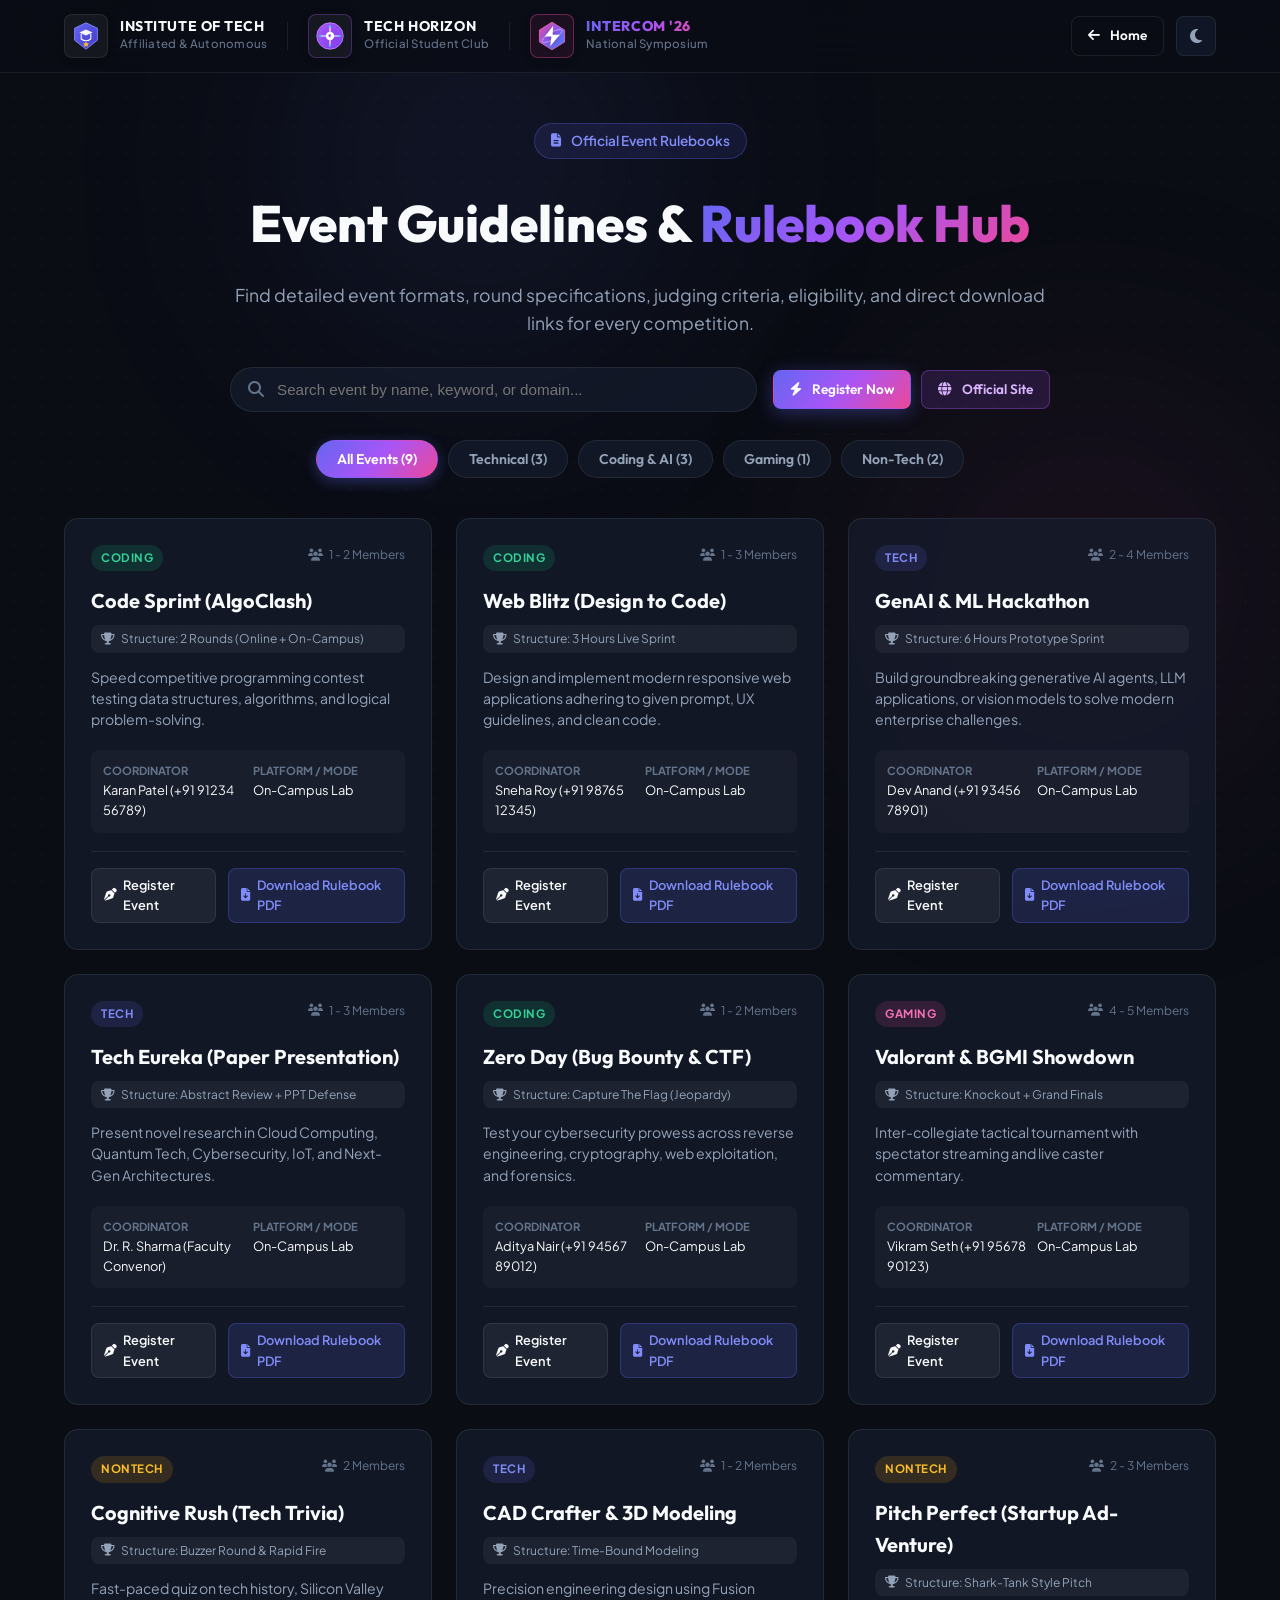
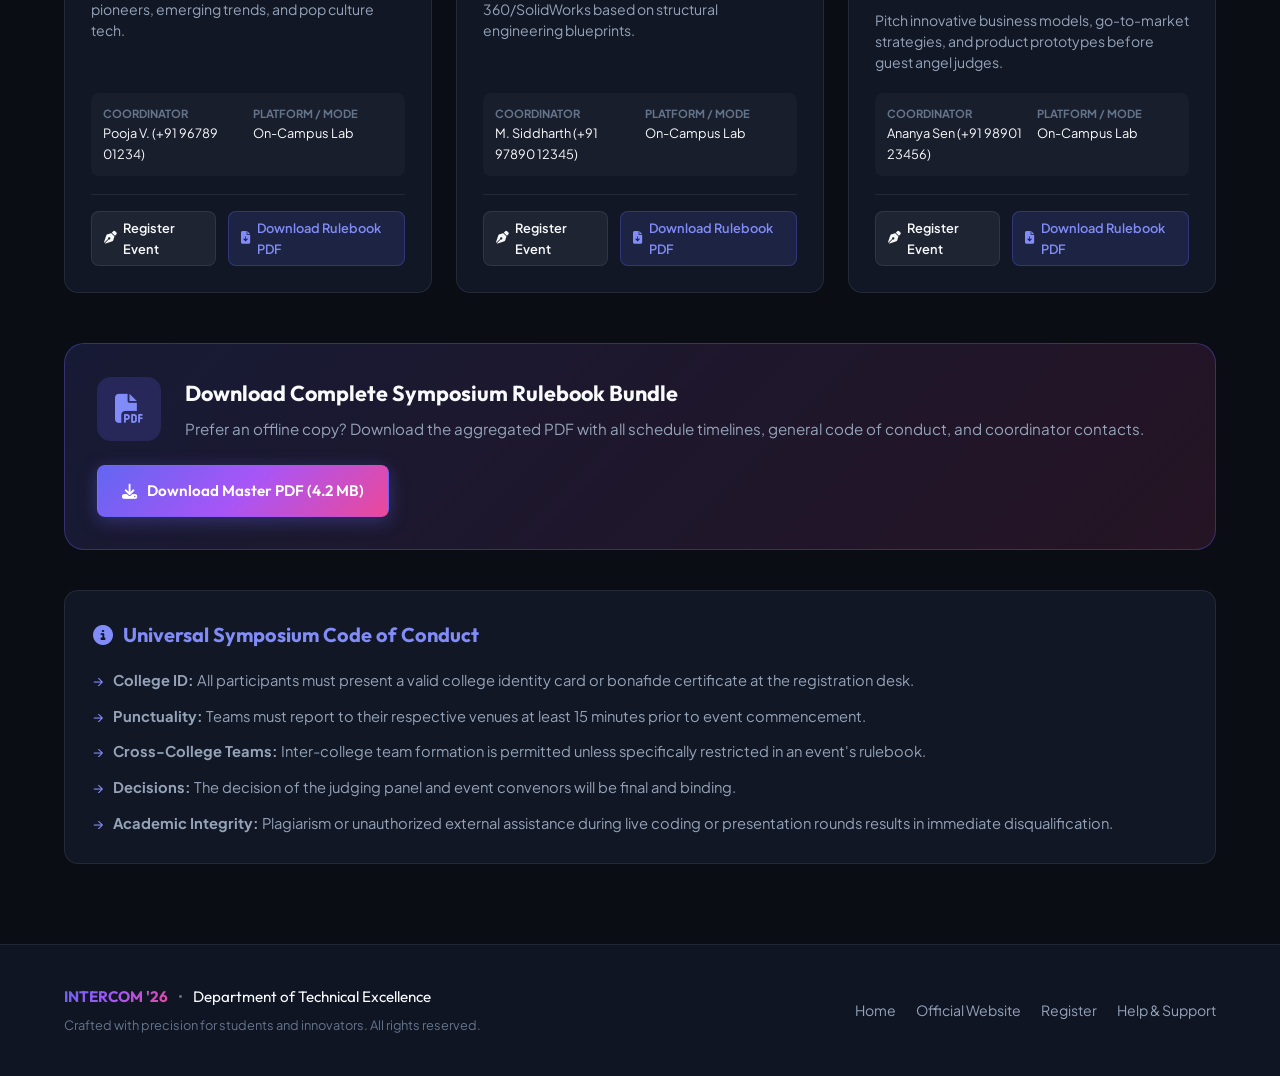
==== rulebooks.html @ 61817e2f "phase 1" ====
<!DOCTYPE html>
<html lang="en" data-theme="dark">
<head>
  <meta charset="UTF-8">
  <meta name="viewport" content="width=device-width, initial-scale=1.0">
  <title>Event Rulebooks & Guidelines | Intercom 2026</title>
  <meta name="description" content="Download and view official event rulebooks, scoring rubrics, and guidelines for Intercom 2026 Technical Symposium.">
  
  <!-- Google Fonts: Plus Jakarta Sans & Outfit -->
  <link rel="preconnect" href="https://fonts.googleapis.com">
  <link rel="preconnect" href="https://fonts.gstatic.com" crossorigin>
  <link href="https://fonts.googleapis.com/css2?family=Outfit:wght@400;500;600;700;800&family=Plus+Jakarta+Sans:wght@300;400;500;600;700&display=swap" rel="stylesheet">
  
  <!-- Font Awesome Icons -->
  <link rel="stylesheet" href="https://cdnjs.cloudflare.com/ajax/libs/font-awesome/6.5.1/css/all.min.css">
  
  <!-- Stylesheet -->
  <link rel="stylesheet" href="styles.css">
</head>
<body>
  <!-- Ambient background glow elements -->
  <div class="ambient-glow glow-1"></div>
  <div class="ambient-glow glow-2"></div>
  <div class="noise-overlay"></div>

  <!-- Header with Triple Logo Section -->
  <header class="site-header">
    <div class="container header-container">
      <div class="logo-triad">
        <!-- College Logo -->
        <a href="index.html" class="logo-item" title="College Logo">
          <div class="logo-box">
            <img src="assets/college-logo.svg" alt="College Logo" class="brand-img" onerror="this.src='data:image/svg+xml;utf8,<svg xmlns=\'http://www.w3.org/2000/svg\' width=\'60\' height=\'60\' viewBox=\'0 0 24 24\' fill=\'none\' stroke=\'%236366f1\' stroke-width=\'2\' stroke-linecap=\'round\' stroke-linejoin=\'round\'><path d=\'M22 10v6M2 10l10-5 10 5-10 5z\'/><path d=\'M6 12v5c3 3 9 3 12 0v-5\'/></svg>'">
          </div>
          <div class="logo-text">
            <span class="logo-title">INSTITUTE OF TECH</span>
            <span class="logo-sub">Affiliated & Autonomous</span>
          </div>
        </a>

        <!-- Divider -->
        <div class="logo-divider"></div>

        <!-- Club Logo -->
        <a href="index.html" class="logo-item" title="Club Logo">
          <div class="logo-box club-box">
            <img src="assets/club-logo.svg" alt="Club Logo" class="brand-img" onerror="this.src='data:image/svg+xml;utf8,<svg xmlns=\'http://www.w3.org/2000/svg\' width=\'60\' height=\'60\' viewBox=\'0 0 24 24\' fill=\'none\' stroke=\'%23a855f7\' stroke-width=\'2\' stroke-linecap=\'round\' stroke-linejoin=\'round\'><circle cx=\'12\' cy=\'12\' r=\'10\'/><polyline points=\'12 6 12 12 16 14\'/></svg>'">
          </div>
          <div class="logo-text">
            <span class="logo-title">TECH HORIZON</span>
            <span class="logo-sub">Official Student Club</span>
          </div>
        </a>

        <!-- Divider -->
        <div class="logo-divider"></div>

        <!-- Symposium Logo -->
        <a href="index.html" class="logo-item symposium-logo" title="Symposium Logo">
          <div class="logo-box symposium-box">
            <img src="assets/symposium-logo.svg" alt="Symposium Logo" class="brand-img" onerror="this.src='data:image/svg+xml;utf8,<svg xmlns=\'http://www.w3.org/2000/svg\' width=\'60\' height=\'60\' viewBox=\'0 0 24 24\' fill=\'none\' stroke=\'%23ec4899\' stroke-width=\'2\' stroke-linecap=\'round\' stroke-linejoin=\'round\'><polygon points=\'13 2 3 14 12 14 11 22 21 10 12 10 13 2\'/></svg>'">
          </div>
          <div class="logo-text">
            <span class="logo-title brand-gradient">INTERCOM '26</span>
            <span class="logo-sub">National Symposium</span>
          </div>
        </a>
      </div>

      <!-- Header actions (Back button & Theme toggle) -->
      <div class="header-actions">
        <a href="index.html" class="btn btn-sm btn-outline">
          <i class="fa-solid fa-arrow-left"></i>
          <span>Home</span>
        </a>
        <button id="themeToggleBtn" class="icon-btn" aria-label="Toggle dark/light mode" title="Toggle Theme">
          <i class="fa-solid fa-moon"></i>
        </button>
      </div>
    </div>
  </header>

  <main class="page-main">
    <div class="container">
      
      <!-- Page Hero Header -->
      <div class="page-hero">
        <div class="hero-badge">
          <i class="fa-solid fa-file-lines"></i>
          <span>Official Event Rulebooks</span>
        </div>
        <h1 class="page-title">Event Guidelines & <span class="gradient-text">Rulebook Hub</span></h1>
        <p class="page-lead">
          Find detailed event formats, round specifications, judging criteria, eligibility, and direct download links for every competition.
        </p>

        <!-- Search Bar and Quick Actions -->
        <div class="search-filter-bar">
          <div class="search-input-wrapper">
            <i class="fa-solid fa-magnifying-glass search-icon"></i>
            <input type="text" id="rulebookSearchInput" placeholder="Search event by name, keyword, or domain..." autocomplete="off">
            <button id="clearSearchBtn" class="clear-btn" style="display: none;" title="Clear search">&times;</button>
          </div>
          <div class="action-buttons-wrap">
            <a href="https://forms.google.com" target="_blank" rel="noopener noreferrer" class="btn btn-primary btn-sm">
              <i class="fa-solid fa-bolt"></i> Register Now
            </a>
            <a href="https://example.edu" target="_blank" rel="noopener noreferrer" class="btn btn-secondary btn-sm">
              <i class="fa-solid fa-globe"></i> Official Site
            </a>
          </div>
        </div>

        <!-- Category Filters -->
        <div class="category-tabs" id="pageCategoryFilter">
          <button class="tab-btn active" data-filter="all">All Events (<span id="count-all">0</span>)</button>
          <button class="tab-btn" data-filter="tech">Technical (<span id="count-tech">0</span>)</button>
          <button class="tab-btn" data-filter="coding">Coding & AI (<span id="count-coding">0</span>)</button>
          <button class="tab-btn" data-filter="gaming">Gaming (<span id="count-gaming">0</span>)</button>
          <button class="tab-btn" data-filter="nontech">Non-Tech (<span id="count-nontech">0</span>)</button>
        </div>
      </div>

      <!-- Rulebook Directory List -->
      <div class="rulebook-detailed-list" id="rulebooksListContainer">
        <!-- Injected via JavaScript -->
      </div>

      <!-- No Results State -->
      <div id="noResultsState" class="no-results-card" style="display: none;">
        <i class="fa-solid fa-circle-question no-results-icon"></i>
        <h3>No Rulebooks Found</h3>
        <p>No event matches your search query. Try typing another keyword or clear the search.</p>
        <button class="btn btn-sm btn-outline" id="resetSearchBtn">Reset Filters</button>
      </div>

      <!-- Master Download Notice Box -->
      <div class="master-download-card">
        <div class="master-card-icon">
          <i class="fa-solid fa-file-pdf"></i>
        </div>
        <div class="master-card-content">
          <h3>Download Complete Symposium Rulebook Bundle</h3>
          <p>Prefer an offline copy? Download the aggregated PDF with all schedule timelines, general code of conduct, and coordinator contacts.</p>
        </div>
        <div class="master-card-cta">
          <a href="#" class="btn btn-primary" onclick="event.preventDefault(); alert('Master Rulebook Download: Please replace assets/master-rulebook.pdf with your actual brochure/rulebook file.');">
            <i class="fa-solid fa-download"></i> Download Master PDF (4.2 MB)
          </a>
        </div>
      </div>

      <!-- General Guidelines Accordion -->
      <div class="guidelines-card">
        <h3 class="guidelines-title"><i class="fa-solid fa-circle-info"></i> Universal Symposium Code of Conduct</h3>
        <ul class="guidelines-list">
          <li><strong>College ID:</strong> All participants must present a valid college identity card or bonafide certificate at the registration desk.</li>
          <li><strong>Punctuality:</strong> Teams must report to their respective venues at least 15 minutes prior to event commencement.</li>
          <li><strong>Cross-College Teams:</strong> Inter-college team formation is permitted unless specifically restricted in an event's rulebook.</li>
          <li><strong>Decisions:</strong> The decision of the judging panel and event convenors will be final and binding.</li>
          <li><strong>Academic Integrity:</strong> Plagiarism or unauthorized external assistance during live coding or presentation rounds results in immediate disqualification.</li>
        </ul>
      </div>

    </div>
  </main>

  <!-- Footer -->
  <footer class="site-footer">
    <div class="container footer-container">
      <div class="footer-left">
        <div class="footer-logo">
          <span class="gradient-text font-bold">INTERCOM '26</span>
          <span class="divider-dot">•</span>
          <span>Department of Technical Excellence</span>
        </div>
        <p class="footer-copy">Crafted with precision for students and innovators. All rights reserved.</p>
      </div>
      <div class="footer-right">
        <div class="footer-links">
          <a href="index.html">Home</a>
          <a href="https://example.edu" target="_blank" rel="noopener">Official Website</a>
          <a href="https://forms.google.com" target="_blank" rel="noopener">Register</a>
          <a href="index.html#contactModal" id="btnHelpModal">Help & Support</a>
        </div>
      </div>
    </div>
  </footer>

  <script src="script.js"></script>
</body>
</html>
---- styles.css ----
/* ===================================================================
   INTERCOM '26 - Minimalist Modern UI Design System
   =================================================================== */

:root {
  /* Color Palette - Dark Theme Default */
  --bg-primary: #0a0d14;
  --bg-secondary: #101524;
  --bg-card: rgba(22, 28, 45, 0.72);
  --bg-card-hover: rgba(30, 39, 65, 0.85);
  --border-subtle: rgba(255, 255, 255, 0.08);
  --border-focus: rgba(99, 102, 241, 0.6);
  
  --text-primary: #f8fafc;
  --text-secondary: #94a3b8;
  --text-muted: #64748b;
  
  /* Brand Gradients & Accents */
  --accent-primary: #6366f1;       /* Indigo */
  --accent-secondary: #a855f7;     /* Purple */
  --accent-tertiary: #ec4899;      /* Pink */
  --accent-cyan: #06b6d4;          /* Cyan */
  --accent-emerald: #10b981;       /* Emerald */
  
  --gradient-brand: linear-gradient(135deg, #6366f1 0%, #a855f7 50%, #ec4899 100%);
  --gradient-glow: radial-gradient(circle, rgba(99, 102, 241, 0.15) 0%, rgba(168, 85, 247, 0.08) 50%, transparent 70%);
  
  /* Elevation & Shadows */
  --shadow-sm: 0 2px 8px rgba(0, 0, 0, 0.2);
  --shadow-md: 0 8px 24px -4px rgba(0, 0, 0, 0.35);
  --shadow-lg: 0 20px 40px -8px rgba(0, 0, 0, 0.5);
  --shadow-glow-primary: 0 0 35px -5px rgba(99, 102, 241, 0.4);
  --shadow-glow-purple: 0 0 35px -5px rgba(168, 85, 247, 0.4);
  --shadow-glow-pink: 0 0 35px -5px rgba(236, 72, 153, 0.4);

  /* Typography */
  --font-heading: 'Outfit', sans-serif;
  --font-body: 'Plus Jakarta Sans', sans-serif;

  /* Transitions */
  --transition-fast: 0.18s cubic-bezier(0.16, 1, 0.3, 1);
  --transition-smooth: 0.32s cubic-bezier(0.16, 1, 0.3, 1);
  --transition-bounce: 0.45s cubic-bezier(0.34, 1.56, 0.64, 1);

  /* Radius */
  --radius-sm: 8px;
  --radius-md: 14px;
  --radius-lg: 20px;
  --radius-full: 9999px;
}

/* Light Theme Variables */
[data-theme="light"] {
  --bg-primary: #f8fafc;
  --bg-secondary: #edf2f7;
  --bg-card: rgba(255, 255, 255, 0.88);
  --bg-card-hover: rgba(255, 255, 255, 0.98);
  --border-subtle: rgba(0, 0, 0, 0.08);
  --border-focus: rgba(99, 102, 241, 0.8);
  
  --text-primary: #0f172a;
  --text-secondary: #475569;
  --text-muted: #94a3b8;

  --shadow-sm: 0 2px 8px rgba(0, 0, 0, 0.05);
  --shadow-md: 0 8px 24px -4px rgba(99, 102, 241, 0.12);
  --shadow-lg: 0 20px 40px -8px rgba(99, 102, 241, 0.18);
  --shadow-glow-primary: 0 0 35px -5px rgba(99, 102, 241, 0.25);
  --shadow-glow-purple: 0 0 35px -5px rgba(168, 85, 247, 0.25);
  --shadow-glow-pink: 0 0 35px -5px rgba(236, 72, 153, 0.25);
}

/* Reset & Basics */
*, *::before, *::after {
  box-sizing: border-box;
  margin: 0;
  padding: 0;
}

html {
  scroll-behavior: smooth;
}

body {
  font-family: var(--font-body);
  background-color: var(--bg-primary);
  color: var(--text-primary);
  line-height: 1.6;
  min-height: 100vh;
  position: relative;
  overflow-x: hidden;
  transition: background-color var(--transition-smooth), color var(--transition-smooth);
  -webkit-font-smoothing: antialiased;
}

/* Ambient Background Lights */
.ambient-glow {
  position: fixed;
  border-radius: 50%;
  filter: blur(120px);
  pointer-events: none;
  z-index: 0;
  opacity: 0.55;
  transition: opacity 0.5s ease;
}

.glow-1 {
  top: -10vw;
  left: 15vw;
  width: 45vw;
  height: 45vw;
  background: radial-gradient(circle, rgba(99, 102, 241, 0.28) 0%, transparent 70%);
}

.glow-2 {
  top: 30vh;
  right: -10vw;
  width: 50vw;
  height: 50vw;
  background: radial-gradient(circle, rgba(236, 72, 153, 0.2) 0%, transparent 70%);
}

.noise-overlay {
  position: fixed;
  inset: 0;
  background-image: radial-gradient(rgba(255, 255, 255, 0.03) 1px, transparent 0);
  background-size: 28px 28px;
  pointer-events: none;
  z-index: 1;
}

/* Container */
.container {
  max-width: 1200px;
  margin: 0 auto;
  padding: 0 24px;
  position: relative;
  z-index: 2;
}

/* ===================================================================
   HEADER & TRIPLE LOGO SECTION
   =================================================================== */

.site-header {
  position: sticky;
  top: 0;
  z-index: 100;
  backdrop-filter: blur(18px);
  -webkit-backdrop-filter: blur(18px);
  background: rgba(10, 13, 20, 0.75);
  border-bottom: 1px solid var(--border-subtle);
  transition: all var(--transition-smooth);
}

[data-theme="light"] .site-header {
  background: rgba(248, 250, 252, 0.82);
}

.header-container {
  display: flex;
  align-items: center;
  justify-content: space-between;
  padding-top: 14px;
  padding-bottom: 14px;
  gap: 16px;
}

/* Triple Logo Layout */
.logo-triad {
  display: flex;
  align-items: center;
  gap: 20px;
  flex-wrap: wrap;
}

.logo-item {
  display: flex;
  align-items: center;
  gap: 12px;
  text-decoration: none;
  color: inherit;
  transition: transform var(--transition-fast), opacity var(--transition-fast);
}

.logo-item:hover {
  transform: translateY(-1px);
}

.logo-box {
  width: 44px;
  height: 44px;
  border-radius: var(--radius-sm);
  background: rgba(255, 255, 255, 0.05);
  border: 1px solid var(--border-subtle);
  display: flex;
  align-items: center;
  justify-content: center;
  padding: 6px;
  box-shadow: var(--shadow-sm);
  transition: all var(--transition-fast);
}

[data-theme="light"] .logo-box {
  background: rgba(0, 0, 0, 0.04);
}

.brand-img {
  width: 100%;
  height: 100%;
  object-fit: contain;
  display: block;
}

.club-box {
  border-color: rgba(168, 85, 247, 0.3);
}

.symposium-box {
  border-color: rgba(236, 72, 153, 0.4);
  background: rgba(236, 72, 153, 0.08);
}

.logo-text {
  display: flex;
  flex-direction: column;
}

.logo-title {
  font-family: var(--font-heading);
  font-size: 0.88rem;
  font-weight: 700;
  letter-spacing: 0.04em;
  color: var(--text-primary);
  line-height: 1.2;
}

.logo-sub {
  font-size: 0.72rem;
  color: var(--text-muted);
  font-weight: 500;
  letter-spacing: 0.02em;
}

.logo-divider {
  width: 1px;
  height: 28px;
  background: var(--border-subtle);
}

.brand-gradient {
  background: var(--gradient-brand);
  -webkit-background-clip: text;
  -webkit-text-fill-color: transparent;
  font-weight: 800;
}

/* Header Action Buttons */
.header-actions {
  display: flex;
  align-items: center;
  gap: 12px;
}

.icon-btn {
  background: var(--bg-card);
  border: 1px solid var(--border-subtle);
  color: var(--text-secondary);
  width: 40px;
  height: 40px;
  border-radius: var(--radius-sm);
  cursor: pointer;
  display: inline-flex;
  align-items: center;
  justify-content: center;
  font-size: 1rem;
  transition: all var(--transition-fast);
}

.icon-btn:hover {
  color: var(--text-primary);
  border-color: var(--border-focus);
  transform: translateY(-2px);
  box-shadow: var(--shadow-sm);
}

/* ===================================================================
   HERO SECTION
   =================================================================== */

.hero-section {
  padding: 70px 0 50px;
  text-align: center;
}

.hero-container {
  display: flex;
  flex-direction: column;
  align-items: center;
}

.hero-badge {
  display: inline-flex;
  align-items: center;
  gap: 10px;
  background: rgba(99, 102, 241, 0.12);
  border: 1px solid rgba(99, 102, 241, 0.3);
  padding: 6px 16px;
  border-radius: var(--radius-full);
  font-size: 0.85rem;
  font-weight: 600;
  color: #818cf8;
  margin-bottom: 24px;
}

.pulse-dot {
  width: 8px;
  height: 8px;
  border-radius: 50%;
  background-color: var(--accent-emerald);
  box-shadow: 0 0 10px var(--accent-emerald);
  animation: pulseAnimation 2s infinite ease-in-out;
}

@keyframes pulseAnimation {
  0% { transform: scale(0.95); box-shadow: 0 0 0 0 rgba(16, 185, 129, 0.7); }
  70% { transform: scale(1.1); box-shadow: 0 0 0 8px rgba(16, 185, 129, 0); }
  100% { transform: scale(0.95); box-shadow: 0 0 0 0 rgba(16, 185, 129, 0); }
}

.hero-title {
  font-family: var(--font-heading);
  font-size: clamp(2.4rem, 5.5vw, 4.2rem);
  font-weight: 800;
  line-height: 1.15;
  letter-spacing: -0.02em;
  margin-bottom: 20px;
}

.gradient-text {
  background: var(--gradient-brand);
  -webkit-background-clip: text;
  -webkit-text-fill-color: transparent;
}

.hero-description {
  max-width: 680px;
  font-size: 1.15rem;
  color: var(--text-secondary);
  line-height: 1.7;
  margin-bottom: 48px;
}

/* ===================================================================
   THE 3 MAIN ACTION CARDS (USER'S CORE REQUIREMENT)
   =================================================================== */

.action-grid {
  display: grid;
  grid-template-columns: repeat(3, 1fr);
  gap: 28px;
  width: 100%;
  margin-bottom: 36px;
}

.action-card {
  position: relative;
  background: var(--bg-card);
  backdrop-filter: blur(14px);
  -webkit-backdrop-filter: blur(14px);
  border: 1px solid var(--border-subtle);
  border-radius: var(--radius-lg);
  padding: 36px 28px;
  display: flex;
  flex-direction: column;
  align-items: flex-start;
  text-align: left;
  transition: all var(--transition-smooth);
  overflow: hidden;
  box-shadow: var(--shadow-md);
}

.action-card::before {
  content: '';
  position: absolute;
  top: 0;
  left: 0;
  right: 0;
  height: 3px;
  background: transparent;
  transition: background var(--transition-fast);
}

.action-card:hover {
  transform: translateY(-6px);
  border-color: rgba(255, 255, 255, 0.2);
  background: var(--bg-card-hover);
}

/* Card Accent variations */
.card-register::before {
  background: linear-gradient(90deg, #6366f1, #818cf8);
}
.card-register:hover {
  box-shadow: var(--shadow-glow-primary), var(--shadow-lg);
}

.card-website::before {
  background: linear-gradient(90deg, #a855f7, #c084fc);
}
.card-website:hover {
  box-shadow: var(--shadow-glow-purple), var(--shadow-lg);
}

.card-rulebook::before {
  background: linear-gradient(90deg, #ec4899, #f472b6);
}
.card-rulebook:hover {
  box-shadow: var(--shadow-glow-pink), var(--shadow-lg);
}

.card-icon-wrap {
  width: 56px;
  height: 56px;
  border-radius: var(--radius-md);
  display: flex;
  align-items: center;
  justify-content: center;
  font-size: 1.5rem;
  margin-bottom: 22px;
  transition: transform var(--transition-bounce);
}

.card-register .card-icon-wrap {
  background: rgba(99, 102, 241, 0.15);
  color: #818cf8;
  border: 1px solid rgba(99, 102, 241, 0.3);
}

.card-website .card-icon-wrap {
  background: rgba(168, 85, 247, 0.15);
  color: #c084fc;
  border: 1px solid rgba(168, 85, 247, 0.3);
}

.card-rulebook .card-icon-wrap {
  background: rgba(236, 72, 153, 0.15);
  color: #f472b6;
  border: 1px solid rgba(236, 72, 153, 0.3);
}

.action-card:hover .card-icon-wrap {
  transform: scale(1.1) rotate(-3deg);
}

.card-tag {
  font-size: 0.72rem;
  text-transform: uppercase;
  letter-spacing: 0.08em;
  font-weight: 700;
  color: var(--text-muted);
  margin-bottom: 8px;
  display: block;
}

.card-title {
  font-family: var(--font-heading);
  font-size: 1.5rem;
  font-weight: 700;
  margin-bottom: 12px;
  color: var(--text-primary);
}

.card-info {
  font-size: 0.95rem;
  color: var(--text-secondary);
  line-height: 1.6;
  margin-bottom: 28px;
  flex-grow: 1;
}

/* ===================================================================
   BUTTONS STYLES
   =================================================================== */

.btn {
  display: inline-flex;
  align-items: center;
  justify-content: center;
  gap: 10px;
  font-family: var(--font-heading);
  font-weight: 600;
  font-size: 0.95rem;
  text-decoration: none;
  padding: 13px 24px;
  border-radius: var(--radius-sm);
  transition: all var(--transition-fast);
  cursor: pointer;
  border: 1px solid transparent;
  width: 100%;
}

.btn-primary {
  background: var(--gradient-brand);
  color: #ffffff;
  box-shadow: 0 4px 18px rgba(99, 102, 241, 0.35);
}

.btn-primary:hover {
  box-shadow: 0 6px 24px rgba(99, 102, 241, 0.55);
  transform: translateY(-2px);
}

.btn-secondary {
  background: rgba(168, 85, 247, 0.15);
  color: #d8b4fe;
  border: 1px solid rgba(168, 85, 247, 0.35);
}

[data-theme="light"] .btn-secondary {
  background: rgba(168, 85, 247, 0.1);
  color: #7e22ce;
}

.btn-secondary:hover {
  background: rgba(168, 85, 247, 0.25);
  border-color: rgba(168, 85, 247, 0.6);
  transform: translateY(-2px);
}

.btn-accent {
  background: rgba(236, 72, 153, 0.15);
  color: #f472b6;
  border: 1px solid rgba(236, 72, 153, 0.35);
}

[data-theme="light"] .btn-accent {
  background: rgba(236, 72, 153, 0.1);
  color: #be185d;
}

.btn-accent:hover {
  background: rgba(236, 72, 153, 0.25);
  border-color: rgba(236, 72, 153, 0.6);
  transform: translateY(-2px);
}

.btn-outline {
  background: transparent;
  color: var(--text-primary);
  border: 1px solid var(--border-subtle);
}

.btn-outline:hover {
  border-color: var(--accent-primary);
  background: rgba(99, 102, 241, 0.1);
  transform: translateY(-2px);
}

.btn-glass {
  background: rgba(255, 255, 255, 0.08);
  color: var(--text-primary);
  border: 1px solid var(--border-subtle);
  backdrop-filter: blur(8px);
}

.btn-glass:hover {
  background: rgba(255, 255, 255, 0.15);
  transform: translateY(-2px);
}

.btn-sm {
  padding: 8px 16px;
  font-size: 0.85rem;
  width: auto;
}

/* Quick Jump Banner */
.quick-jump-banner {
  background: rgba(255, 255, 255, 0.03);
  border: 1px solid var(--border-subtle);
  padding: 12px 24px;
  border-radius: var(--radius-full);
  font-size: 0.9rem;
  color: var(--text-secondary);
}

.link-inline {
  color: #818cf8;
  text-decoration: none;
  font-weight: 600;
  transition: color var(--transition-fast);
}

.link-inline:hover {
  color: #a5b4fc;
  text-decoration: underline;
}

/* ===================================================================
   RULEBOOK SECTION (EMBEDDED PREVIEW & DEDICATED PAGE)
   =================================================================== */

.rulebooks-preview-section {
  padding: 70px 0;
  border-top: 1px solid var(--border-subtle);
}

.section-header {
  text-align: center;
  max-width: 650px;
  margin: 0 auto 36px;
}

.section-pill {
  display: inline-block;
  font-size: 0.75rem;
  font-weight: 700;
  letter-spacing: 0.08em;
  text-transform: uppercase;
  color: #a855f7;
  background: rgba(168, 85, 247, 0.1);
  border: 1px solid rgba(168, 85, 247, 0.25);
  padding: 4px 14px;
  border-radius: var(--radius-full);
  margin-bottom: 12px;
}

.section-title {
  font-family: var(--font-heading);
  font-size: 2.2rem;
  font-weight: 700;
  margin-bottom: 12px;
}

.section-subtitle {
  color: var(--text-secondary);
  font-size: 1rem;
}

/* Category Filter Tabs */
.category-tabs {
  display: flex;
  align-items: center;
  justify-content: center;
  gap: 10px;
  margin-bottom: 36px;
  flex-wrap: wrap;
}

.tab-btn {
  background: var(--bg-card);
  border: 1px solid var(--border-subtle);
  color: var(--text-secondary);
  padding: 9px 20px;
  border-radius: var(--radius-full);
  font-family: var(--font-heading);
  font-size: 0.88rem;
  font-weight: 600;
  cursor: pointer;
  transition: all var(--transition-fast);
}

.tab-btn:hover {
  color: var(--text-primary);
  border-color: rgba(255, 255, 255, 0.25);
}

.tab-btn.active {
  background: var(--gradient-brand);
  color: #ffffff;
  border-color: transparent;
  box-shadow: 0 4px 14px rgba(99, 102, 241, 0.35);
}

/* Rulebook Grid */
.rulebook-grid {
  display: grid;
  grid-template-columns: repeat(auto-fill, minmax(340px, 1fr));
  gap: 24px;
  margin-bottom: 40px;
}

.rulebook-card {
  background: var(--bg-card);
  border: 1px solid var(--border-subtle);
  border-radius: var(--radius-md);
  padding: 24px;
  display: flex;
  flex-direction: column;
  transition: all var(--transition-smooth);
}

.rulebook-card:hover {
  transform: translateY(-4px);
  border-color: var(--border-focus);
  box-shadow: var(--shadow-md);
}

.rulebook-card-header {
  display: flex;
  align-items: flex-start;
  justify-content: space-between;
  margin-bottom: 14px;
}

.event-category-tag {
  font-size: 0.72rem;
  font-weight: 700;
  text-transform: uppercase;
  letter-spacing: 0.05em;
  padding: 4px 10px;
  border-radius: var(--radius-full);
}

.tag-tech { background: rgba(99, 102, 241, 0.15); color: #818cf8; }
.tag-coding { background: rgba(16, 185, 129, 0.15); color: #34d399; }
.tag-gaming { background: rgba(236, 72, 153, 0.15); color: #f472b6; }
.tag-nontech { background: rgba(245, 158, 11, 0.15); color: #fbbf24; }

.event-team-badge {
  font-size: 0.75rem;
  color: var(--text-muted);
  display: flex;
  align-items: center;
  gap: 6px;
}

.event-name {
  font-family: var(--font-heading);
  font-size: 1.25rem;
  font-weight: 700;
  color: var(--text-primary);
  margin-bottom: 8px;
}

.event-desc {
  font-size: 0.88rem;
  color: var(--text-secondary);
  line-height: 1.5;
  margin-bottom: 20px;
  flex-grow: 1;
}

.rulebook-card-footer {
  display: flex;
  align-items: center;
  justify-content: space-between;
  padding-top: 16px;
  border-top: 1px solid var(--border-subtle);
  gap: 12px;
}

.rule-meta {
  font-size: 0.75rem;
  color: var(--text-muted);
}

.rule-links {
  display: flex;
  gap: 8px;
}

.rule-btn {
  display: inline-flex;
  align-items: center;
  gap: 6px;
  padding: 6px 12px;
  border-radius: var(--radius-sm);
  font-size: 0.8rem;
  font-weight: 600;
  text-decoration: none;
  transition: all var(--transition-fast);
}

.rule-btn-view {
  background: rgba(255, 255, 255, 0.06);
  color: var(--text-primary);
  border: 1px solid var(--border-subtle);
}

.rule-btn-view:hover {
  background: rgba(255, 255, 255, 0.15);
}

.rule-btn-download {
  background: rgba(99, 102, 241, 0.15);
  color: #818cf8;
  border: 1px solid rgba(99, 102, 241, 0.3);
}

.rule-btn-download:hover {
  background: rgba(99, 102, 241, 0.3);
}

/* Master PDF Banner */
.full-portal-banner {
  background: linear-gradient(135deg, rgba(99, 102, 241, 0.12) 0%, rgba(168, 85, 247, 0.12) 100%);
  border: 1px solid rgba(99, 102, 241, 0.25);
  border-radius: var(--radius-lg);
  padding: 30px;
  display: flex;
  align-items: center;
  justify-content: space-between;
  flex-wrap: wrap;
  gap: 20px;
  margin-top: 30px;
}

.banner-text h3 {
  font-family: var(--font-heading);
  font-size: 1.3rem;
  font-weight: 700;
  margin-bottom: 6px;
}

.banner-text p {
  color: var(--text-secondary);
  font-size: 0.92rem;
}

.banner-actions {
  display: flex;
  gap: 12px;
  flex-wrap: wrap;
}

/* ===================================================================
   STATS SECTION
   =================================================================== */

.stats-section {
  padding: 40px 0 60px;
}

.stats-container {
  display: grid;
  grid-template-columns: repeat(4, 1fr);
  gap: 20px;
}

.stat-card {
  background: var(--bg-card);
  border: 1px solid var(--border-subtle);
  border-radius: var(--radius-md);
  padding: 24px;
  text-align: center;
  transition: transform var(--transition-fast);
}

.stat-card:hover {
  transform: translateY(-3px);
  border-color: rgba(255, 255, 255, 0.2);
}

.stat-number {
  display: block;
  font-family: var(--font-heading);
  font-size: 2rem;
  font-weight: 800;
  background: var(--gradient-brand);
  -webkit-background-clip: text;
  -webkit-text-fill-color: transparent;
  margin-bottom: 4px;
}

.stat-label {
  font-size: 0.85rem;
  color: var(--text-secondary);
  font-weight: 500;
}

/* ===================================================================
   PAGE SPECIFIC: RULEBOOKS.HTML
   =================================================================== */

.page-main {
  padding: 50px 0 80px;
}

.page-hero {
  text-align: center;
  max-width: 820px;
  margin: 0 auto 40px;
}

.page-title {
  font-family: var(--font-heading);
  font-size: clamp(2rem, 4vw, 3.2rem);
  font-weight: 800;
  margin-bottom: 16px;
}

.page-lead {
  font-size: 1.1rem;
  color: var(--text-secondary);
  margin-bottom: 30px;
}

.search-filter-bar {
  display: flex;
  align-items: center;
  gap: 16px;
  margin-bottom: 28px;
  flex-wrap: wrap;
}

.search-input-wrapper {
  position: relative;
  flex-grow: 1;
  min-width: 280px;
}

.search-icon {
  position: absolute;
  left: 18px;
  top: 50%;
  transform: translateY(-50%);
  color: var(--text-muted);
  font-size: 1rem;
}

.search-input-wrapper input {
  width: 100%;
  background: var(--bg-card);
  border: 1px solid var(--border-subtle);
  border-radius: var(--radius-full);
  padding: 13px 44px 13px 46px;
  font-size: 0.95rem;
  color: var(--text-primary);
  outline: none;
  transition: all var(--transition-fast);
}

.search-input-wrapper input:focus {
  border-color: var(--accent-primary);
  box-shadow: 0 0 0 3px rgba(99, 102, 241, 0.25);
  background: var(--bg-card-hover);
}

.clear-btn {
  position: absolute;
  right: 16px;
  top: 50%;
  transform: translateY(-50%);
  background: none;
  border: none;
  color: var(--text-muted);
  font-size: 1.2rem;
  cursor: pointer;
}

.action-buttons-wrap {
  display: flex;
  gap: 10px;
}

/* Detailed Rulebooks List for rulebooks.html */
.rulebook-detailed-list {
  display: grid;
  grid-template-columns: repeat(auto-fill, minmax(360px, 1fr));
  gap: 24px;
  margin-bottom: 50px;
}

.rulebook-detail-card {
  background: var(--bg-card);
  border: 1px solid var(--border-subtle);
  border-radius: var(--radius-md);
  padding: 26px;
  display: flex;
  flex-direction: column;
  transition: all var(--transition-smooth);
}

.rulebook-detail-card:hover {
  transform: translateY(-4px);
  border-color: var(--border-focus);
  box-shadow: var(--shadow-md);
}

.event-rounds-tag {
  display: inline-flex;
  align-items: center;
  gap: 6px;
  font-size: 0.75rem;
  color: var(--text-secondary);
  background: rgba(255, 255, 255, 0.05);
  padding: 4px 10px;
  border-radius: var(--radius-sm);
  margin-bottom: 14px;
}

.event-details-specs {
  display: grid;
  grid-template-columns: 1fr 1fr;
  gap: 10px;
  margin-bottom: 18px;
  padding: 12px;
  background: rgba(255, 255, 255, 0.03);
  border-radius: var(--radius-sm);
  font-size: 0.8rem;
}

.spec-item strong {
  display: block;
  color: var(--text-muted);
  font-size: 0.7rem;
  text-transform: uppercase;
}

.master-download-card {
  background: linear-gradient(135deg, rgba(99, 102, 241, 0.15) 0%, rgba(236, 72, 153, 0.12) 100%);
  border: 1px solid rgba(99, 102, 241, 0.35);
  border-radius: var(--radius-lg);
  padding: 32px;
  display: flex;
  align-items: center;
  gap: 24px;
  margin-bottom: 40px;
  flex-wrap: wrap;
}

.master-card-icon {
  width: 64px;
  height: 64px;
  border-radius: var(--radius-md);
  background: rgba(99, 102, 241, 0.2);
  display: flex;
  align-items: center;
  justify-content: center;
  font-size: 1.8rem;
  color: #818cf8;
}

.master-card-content {
  flex-grow: 1;
}

.master-card-content h3 {
  font-family: var(--font-heading);
  font-size: 1.35rem;
  font-weight: 700;
  margin-bottom: 6px;
}

.master-card-content p {
  color: var(--text-secondary);
  font-size: 0.95rem;
}

.guidelines-card {
  background: var(--bg-card);
  border: 1px solid var(--border-subtle);
  border-radius: var(--radius-md);
  padding: 28px;
}

.guidelines-title {
  font-family: var(--font-heading);
  font-size: 1.25rem;
  font-weight: 700;
  margin-bottom: 18px;
  display: flex;
  align-items: center;
  gap: 10px;
  color: #818cf8;
}

.guidelines-list {
  list-style: none;
  display: flex;
  flex-direction: column;
  gap: 12px;
}

.guidelines-list li {
  position: relative;
  padding-left: 20px;
  font-size: 0.92rem;
  color: var(--text-secondary);
}

.guidelines-list li::before {
  content: '→';
  position: absolute;
  left: 0;
  color: #818cf8;
}

.no-results-card {
  text-align: center;
  padding: 60px 20px;
  background: var(--bg-card);
  border-radius: var(--radius-md);
  border: 1px dashed var(--border-subtle);
}

.no-results-icon {
  font-size: 2.8rem;
  color: var(--text-muted);
  margin-bottom: 16px;
}

/* ===================================================================
   FOOTER
   =================================================================== */

.site-footer {
  border-top: 1px solid var(--border-subtle);
  padding: 40px 0;
  background: var(--bg-secondary);
}

.footer-container {
  display: flex;
  align-items: center;
  justify-content: space-between;
  flex-wrap: wrap;
  gap: 20px;
}

.footer-left {
  display: flex;
  flex-direction: column;
  gap: 6px;
}

.footer-logo {
  display: flex;
  align-items: center;
  gap: 10px;
  font-family: var(--font-heading);
  font-size: 0.95rem;
}

.font-bold {
  font-weight: 700;
}

.divider-dot {
  color: var(--text-muted);
}

.footer-copy {
  font-size: 0.8rem;
  color: var(--text-muted);
}

.footer-right {
  display: flex;
}

.footer-links {
  display: flex;
  align-items: center;
  gap: 20px;
}

.footer-links a {
  color: var(--text-secondary);
  text-decoration: none;
  font-size: 0.88rem;
  transition: color var(--transition-fast);
}

.footer-links a:hover {
  color: var(--text-primary);
}

/* ===================================================================
   MODAL STYLES
   =================================================================== */

.modal {
  position: fixed;
  inset: 0;
  z-index: 999;
  display: flex;
  align-items: center;
  justify-content: center;
  padding: 20px;
  opacity: 0;
  pointer-events: none;
  transition: opacity var(--transition-smooth);
}

.modal.active {
  opacity: 1;
  pointer-events: auto;
}

.modal-backdrop {
  position: absolute;
  inset: 0;
  background: rgba(0, 0, 0, 0.7);
  backdrop-filter: blur(8px);
}

.modal-content {
  position: relative;
  background: var(--bg-card);
  border: 1px solid var(--border-subtle);
  border-radius: var(--radius-lg);
  max-width: 520px;
  width: 100%;
  padding: 30px;
  box-shadow: var(--shadow-lg);
  transform: translateY(20px);
  transition: transform var(--transition-bounce);
}

.modal.active .modal-content {
  transform: translateY(0);
}

.modal-header {
  display: flex;
  align-items: center;
  justify-content: space-between;
  margin-bottom: 16px;
}

.modal-title {
  font-family: var(--font-heading);
  font-size: 1.3rem;
  font-weight: 700;
}

.modal-close {
  background: none;
  border: none;
  font-size: 1.6rem;
  color: var(--text-muted);
  cursor: pointer;
  line-height: 1;
}

.modal-close:hover {
  color: var(--text-primary);
}

.modal-desc {
  font-size: 0.92rem;
  color: var(--text-secondary);
  margin-bottom: 20px;
}

.contact-card {
  display: flex;
  flex-direction: column;
  gap: 14px;
}

.contact-row {
  display: flex;
  align-items: center;
  gap: 14px;
  background: rgba(255, 255, 255, 0.04);
  padding: 12px 16px;
  border-radius: var(--radius-sm);
  font-size: 0.88rem;
}

.contact-row i {
  color: var(--accent-primary);
  font-size: 1.1rem;
}

/* ===================================================================
   RESPONSIVE QUERIES
   =================================================================== */

@media (max-width: 992px) {
  .action-grid {
    grid-template-columns: 1fr;
    gap: 20px;
  }
  
  .stats-container {
    grid-template-columns: repeat(2, 1fr);
  }

  .logo-triad {
    gap: 12px;
  }

  .logo-divider {
    display: none;
  }
}

@media (max-width: 768px) {
  .header-container {
    flex-direction: column;
    align-items: flex-start;
  }

  .header-actions {
    position: absolute;
    right: 20px;
    top: 18px;
  }

  .logo-triad {
    width: 100%;
    justify-content: flex-start;
  }

  .logo-text {
    display: none; /* Keep logos compact on mobile */
  }

  .logo-box {
    width: 48px;
    height: 48px;
  }

  .hero-title {
    font-size: 2.2rem;
  }

  .hero-section {
    padding: 40px 0 30px;
  }

  .stats-container {
    grid-template-columns: 1fr;
  }

  .footer-container {
    flex-direction: column;
    text-align: center;
    gap: 16px;
  }

  .footer-links {
    flex-wrap: wrap;
    justify-content: center;
  }
}
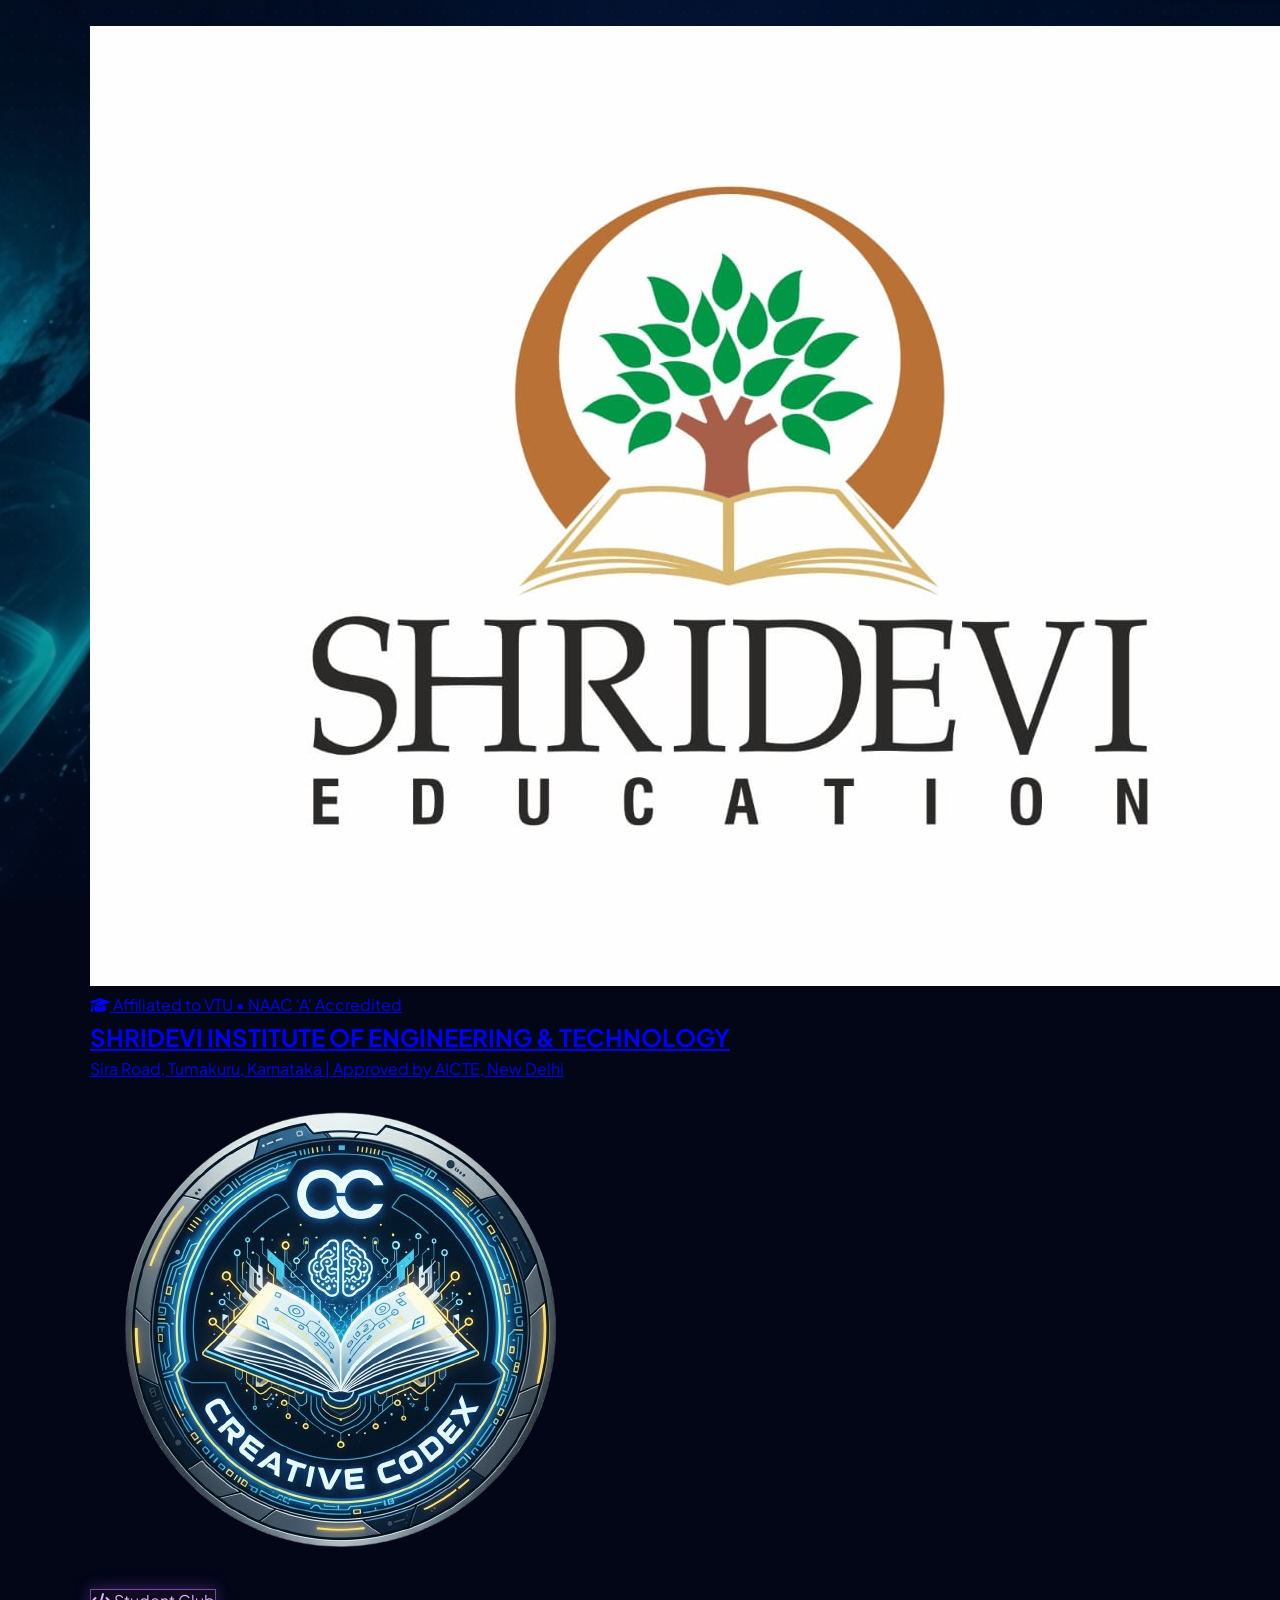
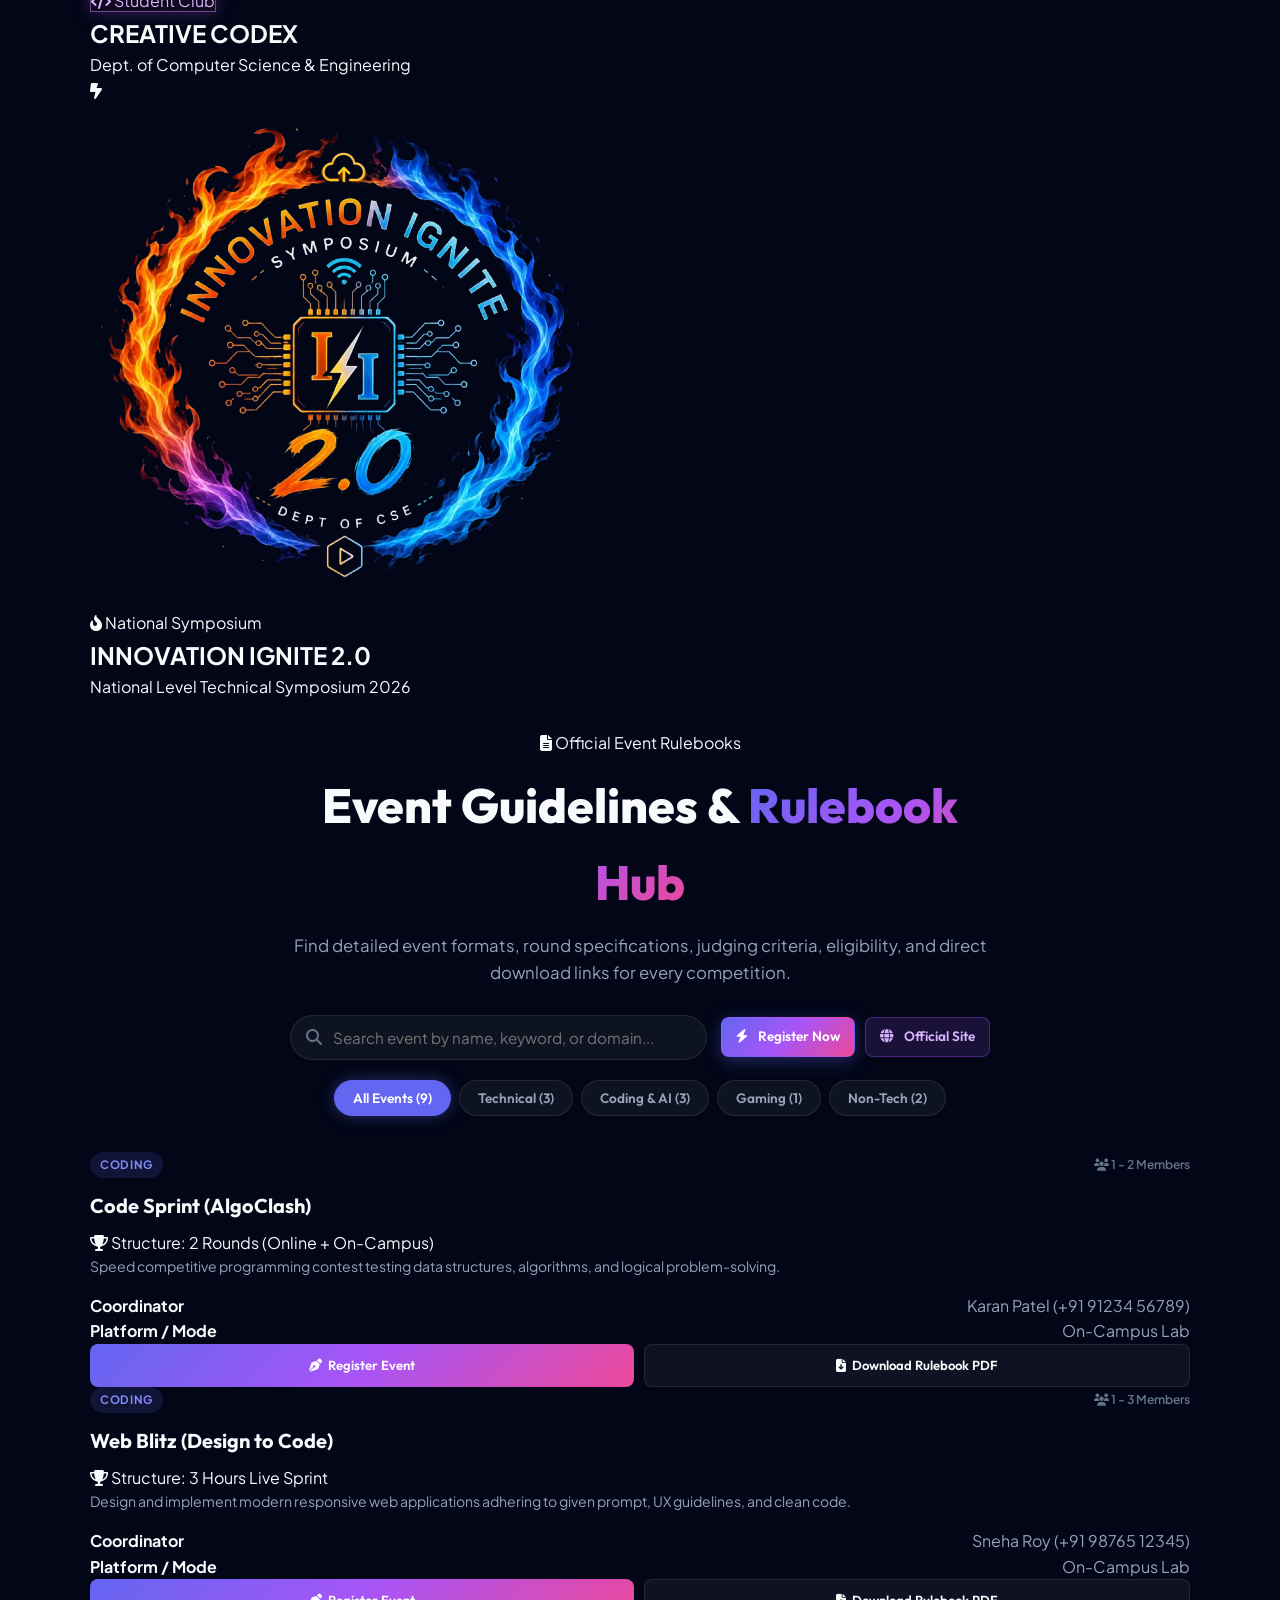
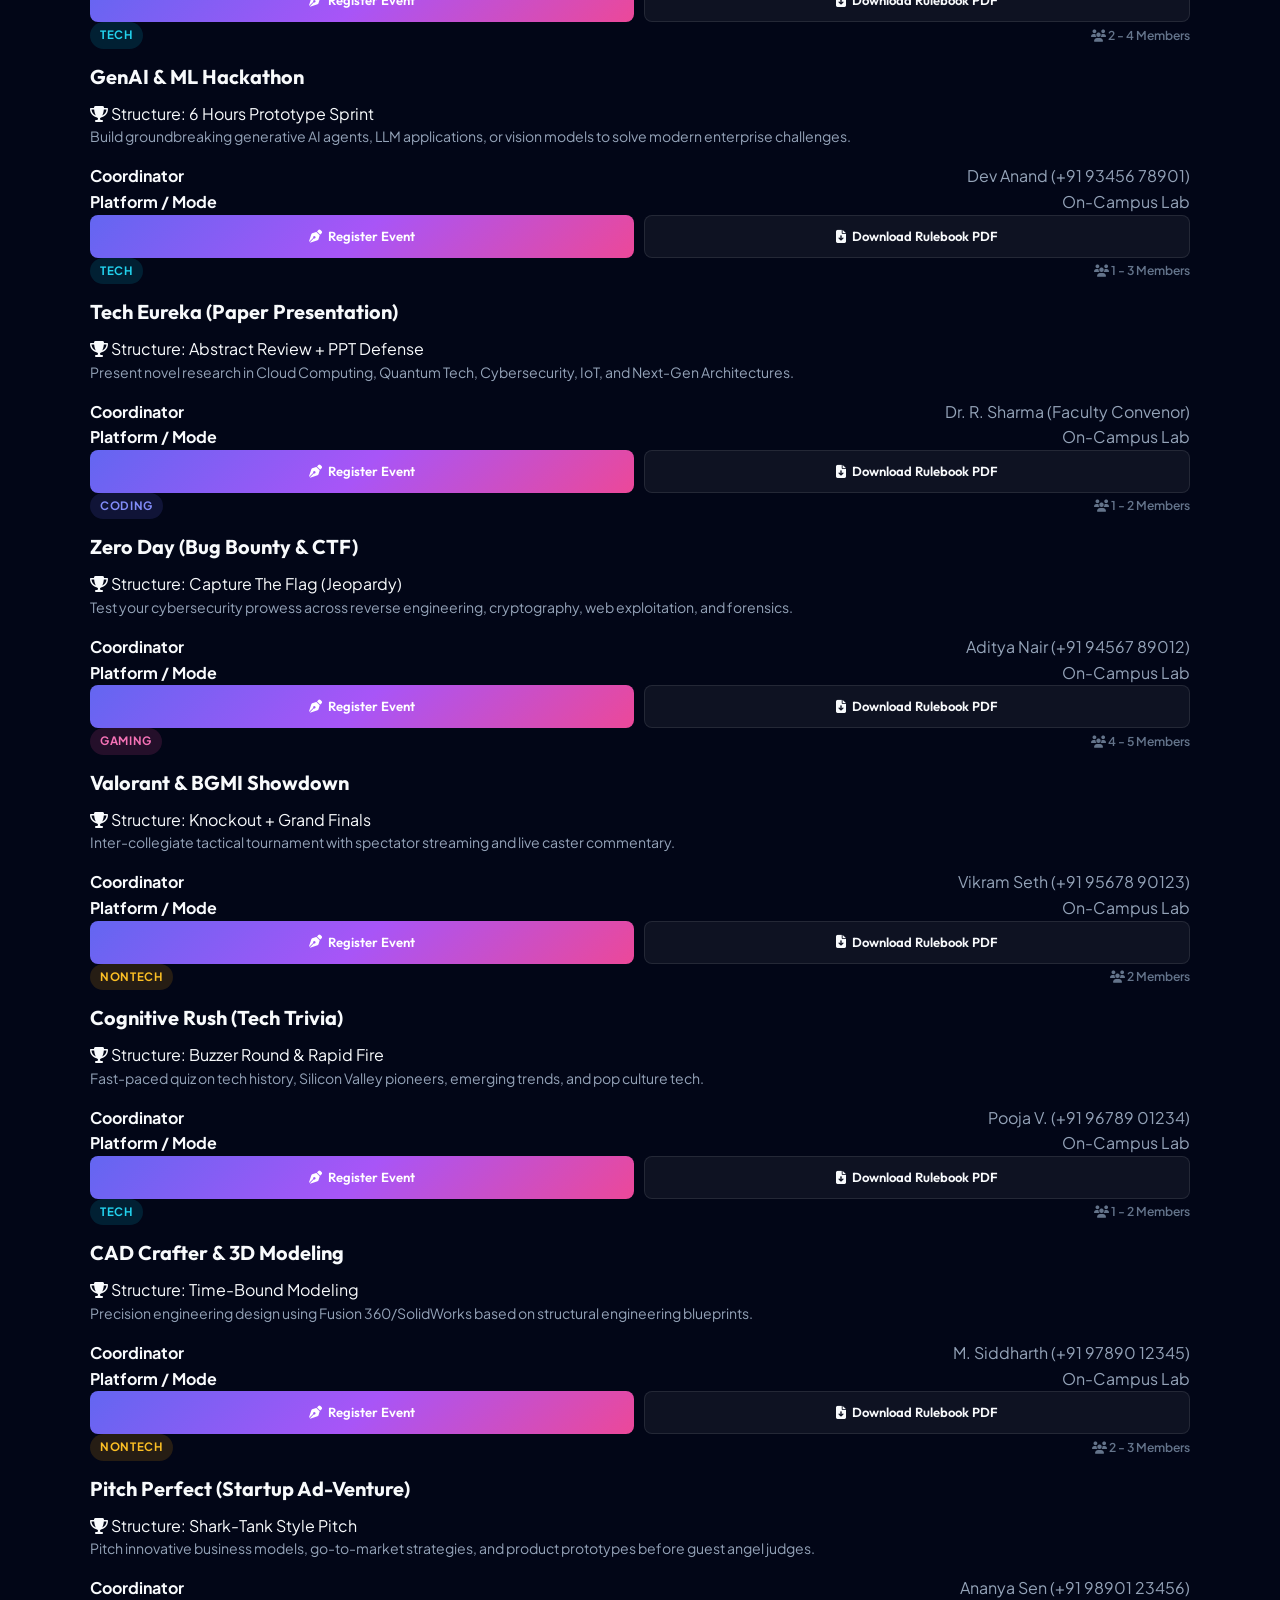
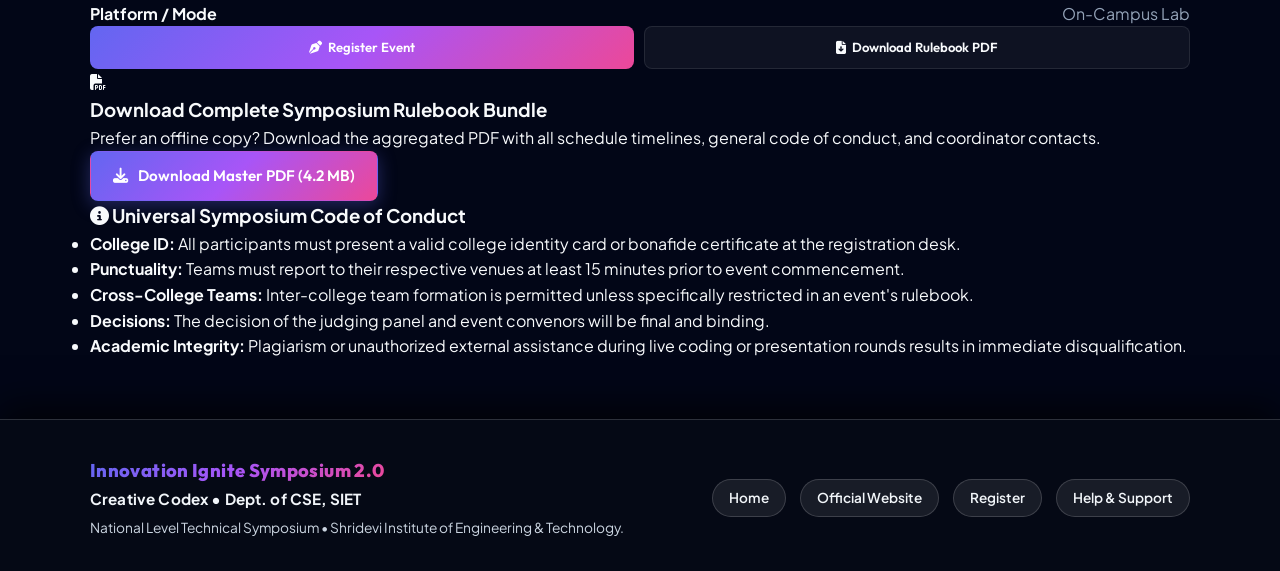
==== commit 8d1e9624: "final ui update manually" ====
--- a/rulebooks.html
+++ b/rulebooks.html
@@ -3,8 +3,8 @@
 <head>
   <meta charset="UTF-8">
   <meta name="viewport" content="width=device-width, initial-scale=1.0">
-  <title>Event Rulebooks & Guidelines | Intercom 2026</title>
-  <meta name="description" content="Download and view official event rulebooks, scoring rubrics, and guidelines for Intercom 2026 Technical Symposium.">
+  <title>Event Rulebooks & Guidelines | Innovation Ignite 2.0</title>
+  <meta name="description" content="Download and view official event rulebooks, scoring rubrics, and guidelines for Innovation Ignite Symposium 2.0 organized by Creative Codex, Dept. of CSE, SIET.">
   
   <!-- Google Fonts: Plus Jakarta Sans & Outfit -->
   <link rel="preconnect" href="https://fonts.googleapis.com">
@@ -23,62 +23,78 @@
   <div class="ambient-glow glow-2"></div>
   <div class="noise-overlay"></div>
 
-  <!-- Header with Triple Logo Section -->
-  <header class="site-header">
-    <div class="container header-container">
-      <div class="logo-triad">
-        <!-- College Logo -->
-        <a href="index.html" class="logo-item" title="College Logo">
-          <div class="logo-box">
-            <img src="assets/college-logo.svg" alt="College Logo" class="brand-img" onerror="this.src='data:image/svg+xml;utf8,<svg xmlns=\'http://www.w3.org/2000/svg\' width=\'60\' height=\'60\' viewBox=\'0 0 24 24\' fill=\'none\' stroke=\'%236366f1\' stroke-width=\'2\' stroke-linecap=\'round\' stroke-linejoin=\'round\'><path d=\'M22 10v6M2 10l10-5 10 5-10 5z\'/><path d=\'M6 12v5c3 3 9 3 12 0v-5\'/></svg>'">
-          </div>
-          <div class="logo-text">
-            <span class="logo-title">INSTITUTE OF TECH</span>
-            <span class="logo-sub">Affiliated & Autonomous</span>
+  <!-- Floating Controls (Home & Theme Toggle) -->
+  <aside class="floating-controls" style="display: flex; gap: 10px; align-items: center;">
+    <a href="index.html" class="floating-theme-btn" aria-label="Go to Home" title="Back to Home" style="text-decoration: none;">
+      <i class="fa-solid fa-arrow-left"></i>
+    </a>
+    <button id="themeToggleBtn" class="floating-theme-btn" aria-label="Toggle dark/light mode" title="Toggle Theme">
+      <i class="fa-solid fa-moon"></i>
+    </button>
+  </aside>
+
+  <!-- Brand & Identity Showcase Section -->
+  <section class="brand-showcase-section">
+    <div class="container showcase-container">
+
+      <!-- 1. College Card (Round Circle Logo on Top, with College Name Tag) -->
+      <div class="brand-card college-card">
+        <a href="https://www.shrideviengineering.org" target="_blank" rel="noopener noreferrer" class="brand-card-link"
+          title="Visit Shridevi Engineering Official Website">
+          <div class="brand-logo-frame college-frame">
+            <img src="assets/SIETLOGO2.jpeg" alt="Shridevi Institute of Engineering & Technology Logo"
+              class="brand-logo-img college-logo-img">
+          </div>
+          <div class="brand-info">
+            <span class="brand-badge college-badge"><i class="fa-solid fa-graduation-cap"></i> Affiliated to VTU • NAAC
+              'A' Accredited</span>
+            <h1 class="brand-name college-brand-name">SHRIDEVI INSTITUTE OF ENGINEERING &amp; TECHNOLOGY</h1>
+            <p class="brand-sub">Sira Road, Tumakuru, Karnataka | Approved by AICTE, New Delhi</p>
           </div>
         </a>
-
-        <!-- Divider -->
-        <div class="logo-divider"></div>
-
-        <!-- Club Logo -->
-        <a href="index.html" class="logo-item" title="Club Logo">
-          <div class="logo-box club-box">
-            <img src="assets/club-logo.svg" alt="Club Logo" class="brand-img" onerror="this.src='data:image/svg+xml;utf8,<svg xmlns=\'http://www.w3.org/2000/svg\' width=\'60\' height=\'60\' viewBox=\'0 0 24 24\' fill=\'none\' stroke=\'%23a855f7\' stroke-width=\'2\' stroke-linecap=\'round\' stroke-linejoin=\'round\'><circle cx=\'12\' cy=\'12\' r=\'10\'/><polyline points=\'12 6 12 12 16 14\'/></svg>'">
-          </div>
-          <div class="logo-text">
-            <span class="logo-title">TECH HORIZON</span>
-            <span class="logo-sub">Official Student Club</span>
-          </div>
-        </a>
-
-        <!-- Divider -->
-        <div class="logo-divider"></div>
-
-        <!-- Symposium Logo -->
-        <a href="index.html" class="logo-item symposium-logo" title="Symposium Logo">
-          <div class="logo-box symposium-box">
-            <img src="assets/symposium-logo.svg" alt="Symposium Logo" class="brand-img" onerror="this.src='data:image/svg+xml;utf8,<svg xmlns=\'http://www.w3.org/2000/svg\' width=\'60\' height=\'60\' viewBox=\'0 0 24 24\' fill=\'none\' stroke=\'%23ec4899\' stroke-width=\'2\' stroke-linecap=\'round\' stroke-linejoin=\'round\'><polygon points=\'13 2 3 14 12 14 11 22 21 10 12 10 13 2\'/></svg>'">
-          </div>
-          <div class="logo-text">
-            <span class="logo-title brand-gradient">INTERCOM '26</span>
-            <span class="logo-sub">National Symposium</span>
-          </div>
-        </a>
-      </div>
-
-      <!-- Header actions (Back button & Theme toggle) -->
-      <div class="header-actions">
-        <a href="index.html" class="btn btn-sm btn-outline">
-          <i class="fa-solid fa-arrow-left"></i>
-          <span>Home</span>
-        </a>
-        <button id="themeToggleBtn" class="icon-btn" aria-label="Toggle dark/light mode" title="Toggle Theme">
-          <i class="fa-solid fa-moon"></i>
-        </button>
-      </div>
+      </div>
+
+      <!-- 2. Dual Showcase Row: Club and Symposium Side-by-Side Below College -->
+      <div class="showcase-subrow">
+
+        <!-- Creative Codex Club Card -->
+        <div class="brand-card club-card">
+          <div class="brand-logo-frame club-frame">
+            <img src="assets/cclogo1.png" alt="Creative Codex Club Logo" class="brand-logo-img" id="clubLogoImg"
+              onerror="this.onerror=null; this.src='assets/club-logo.svg';">
+          </div>
+          <div class="brand-info">
+            <span class="brand-badge club-badge"><i class="fa-solid fa-code"></i> Student Club</span>
+            <h2 class="brand-name">CREATIVE CODEX</h2>
+            <p class="brand-sub">Dept. of Computer Science & Engineering</p>
+          </div>
+        </div>
+
+        <!-- Center Visual Connector -->
+        <div class="showcase-connector" aria-hidden="true">
+          <div class="connector-line"></div>
+          <div class="connector-icon"><i class="fa-solid fa-bolt-lightning"></i></div>
+          <div class="connector-line"></div>
+        </div>
+
+        <!-- Innovation Ignite 2.0 Symposium Card -->
+        <div class="brand-card symposium-card">
+          <div class="brand-logo-frame symposium-frame">
+            <img src="assets/no bg sympo2.0.png" alt="Innovation Ignite Symposium 2.0 Logo" class="brand-logo-img"
+              id="symposiumLogoImg" onerror="this.onerror=null; this.src='assets/symposium-logo.svg';">
+          </div>
+          <div class="brand-info">
+            <span class="brand-badge symposium-badge"><i class="fa-solid fa-fire-flame-curved"></i> National
+              Symposium</span>
+            <h2 class="brand-name brand-name-ignite">INNOVATION IGNITE 2.0</h2>
+            <p class="brand-sub">National Level Technical Symposium 2026</p>
+          </div>
+        </div>
+
+      </div>
+
     </div>
-  </header>
+  </section>
 
   <main class="page-main">
     <div class="container">
@@ -105,7 +121,7 @@
             <a href="https://forms.google.com" target="_blank" rel="noopener noreferrer" class="btn btn-primary btn-sm">
               <i class="fa-solid fa-bolt"></i> Register Now
             </a>
-            <a href="https://example.edu" target="_blank" rel="noopener noreferrer" class="btn btn-secondary btn-sm">
+            <a href="https://www.shrideviengineering.org" target="_blank" rel="noopener noreferrer" class="btn btn-secondary btn-sm">
               <i class="fa-solid fa-globe"></i> Official Site
             </a>
           </div>
@@ -170,16 +186,19 @@
     <div class="container footer-container">
       <div class="footer-left">
         <div class="footer-logo">
-          <span class="gradient-text font-bold">INTERCOM '26</span>
-          <span class="divider-dot">•</span>
-          <span>Department of Technical Excellence</span>
-        </div>
-        <p class="footer-copy">Crafted with precision for students and innovators. All rights reserved.</p>
+          <div class="footer-title-wrap">
+            <span class="footer-symposium-title gradient-text">Innovation Ignite Symposium 2.0</span>
+          </div>
+          <div class="footer-club-wrap">
+            <span class="footer-club-name">Creative Codex • Dept. of CSE, SIET</span>
+          </div>
+        </div>
+        <p class="footer-copy">National Level Technical Symposium • Shridevi Institute of Engineering & Technology.</p>
       </div>
       <div class="footer-right">
         <div class="footer-links">
           <a href="index.html">Home</a>
-          <a href="https://example.edu" target="_blank" rel="noopener">Official Website</a>
+          <a href="https://www.shrideviengineering.org" target="_blank" rel="noopener">Official Website</a>
           <a href="https://forms.google.com" target="_blank" rel="noopener">Register</a>
           <a href="index.html#contactModal" id="btnHelpModal">Help & Support</a>
         </div>
--- a/styles.css
+++ b/styles.css
@@ -1,46 +1,54 @@
 /* ===================================================================
-   INTERCOM '26 - Minimalist Modern UI Design System
+   INNOVATION IGNITE 2.0 - Mobile-First High-Performance Design System
+   Modern QR Landing Portal | SIET • Creative Codex
    =================================================================== */
 
 :root {
   /* Color Palette - Dark Theme Default */
   --bg-primary: #0a0d14;
-  --bg-secondary: #101524;
-  --bg-card: rgba(22, 28, 45, 0.72);
-  --bg-card-hover: rgba(30, 39, 65, 0.85);
-  --border-subtle: rgba(255, 255, 255, 0.08);
-  --border-focus: rgba(99, 102, 241, 0.6);
+  --bg-secondary: #0f1422;
+  --bg-card: rgba(18, 24, 38, 0.78);
+  --bg-card-hover: rgba(26, 35, 56, 0.92);
+  --bg-glass: rgba(255, 255, 255, 0.05);
+  
+  --border-subtle: rgba(255, 255, 255, 0.09);
+  --border-hover: rgba(255, 255, 255, 0.22);
+  --border-focus: rgba(99, 102, 241, 0.65);
   
   --text-primary: #f8fafc;
   --text-secondary: #94a3b8;
   --text-muted: #64748b;
   
-  /* Brand Gradients & Accents */
+  /* Brand Accents & Gradients */
   --accent-primary: #6366f1;       /* Indigo */
   --accent-secondary: #a855f7;     /* Purple */
   --accent-tertiary: #ec4899;      /* Pink */
   --accent-cyan: #06b6d4;          /* Cyan */
   --accent-emerald: #10b981;       /* Emerald */
+  --accent-amber: #f59e0b;        /* Amber */
+  --accent-fire: #ff5722;         /* Fiery Orange */
   
   --gradient-brand: linear-gradient(135deg, #6366f1 0%, #a855f7 50%, #ec4899 100%);
-  --gradient-glow: radial-gradient(circle, rgba(99, 102, 241, 0.15) 0%, rgba(168, 85, 247, 0.08) 50%, transparent 70%);
+  --gradient-cyan: linear-gradient(135deg, #06b6d4 0%, #3b82f6 100%);
+  --gradient-coral: linear-gradient(135deg, #f43f5e 0%, #fb923c 100%);
+  --gradient-sympo: linear-gradient(135deg, #ff5722 0%, #ff9800 50%, #00bcd4 100%);
   
-  /* Elevation & Shadows */
-  --shadow-sm: 0 2px 8px rgba(0, 0, 0, 0.2);
-  --shadow-md: 0 8px 24px -4px rgba(0, 0, 0, 0.35);
-  --shadow-lg: 0 20px 40px -8px rgba(0, 0, 0, 0.5);
-  --shadow-glow-primary: 0 0 35px -5px rgba(99, 102, 241, 0.4);
-  --shadow-glow-purple: 0 0 35px -5px rgba(168, 85, 247, 0.4);
-  --shadow-glow-pink: 0 0 35px -5px rgba(236, 72, 153, 0.4);
+  /* Shadows & Neon Halos */
+  --shadow-sm: 0 2px 8px rgba(0, 0, 0, 0.25);
+  --shadow-md: 0 10px 25px -4px rgba(0, 0, 0, 0.45);
+  --shadow-lg: 0 20px 45px -8px rgba(0, 0, 0, 0.6);
+  --shadow-glow-primary: 0 0 32px -4px rgba(99, 102, 241, 0.45);
+  --shadow-glow-cyan: 0 0 32px -4px rgba(6, 182, 212, 0.4);
+  --shadow-glow-coral: 0 0 32px -4px rgba(244, 63, 94, 0.4);
 
   /* Typography */
-  --font-heading: 'Outfit', sans-serif;
-  --font-body: 'Plus Jakarta Sans', sans-serif;
+  --font-heading: 'Outfit', -apple-system, BlinkMacSystemFont, sans-serif;
+  --font-body: 'Plus Jakarta Sans', -apple-system, BlinkMacSystemFont, sans-serif;
 
   /* Transitions */
-  --transition-fast: 0.18s cubic-bezier(0.16, 1, 0.3, 1);
-  --transition-smooth: 0.32s cubic-bezier(0.16, 1, 0.3, 1);
-  --transition-bounce: 0.45s cubic-bezier(0.34, 1.56, 0.64, 1);
+  --transition-fast: 0.16s cubic-bezier(0.16, 1, 0.3, 1);
+  --transition-smooth: 0.28s cubic-bezier(0.16, 1, 0.3, 1);
+  --transition-bounce: 0.4s cubic-bezier(0.34, 1.56, 0.64, 1);
 
   /* Radius */
   --radius-sm: 8px;
@@ -53,9 +61,12 @@
 [data-theme="light"] {
   --bg-primary: #f8fafc;
   --bg-secondary: #edf2f7;
-  --bg-card: rgba(255, 255, 255, 0.88);
+  --bg-card: rgba(255, 255, 255, 0.9);
   --bg-card-hover: rgba(255, 255, 255, 0.98);
+  --bg-glass: rgba(0, 0, 0, 0.04);
+  
   --border-subtle: rgba(0, 0, 0, 0.08);
+  --border-hover: rgba(0, 0, 0, 0.18);
   --border-focus: rgba(99, 102, 241, 0.8);
   
   --text-primary: #0f172a;
@@ -63,11 +74,11 @@
   --text-muted: #94a3b8;
 
   --shadow-sm: 0 2px 8px rgba(0, 0, 0, 0.05);
-  --shadow-md: 0 8px 24px -4px rgba(99, 102, 241, 0.12);
-  --shadow-lg: 0 20px 40px -8px rgba(99, 102, 241, 0.18);
-  --shadow-glow-primary: 0 0 35px -5px rgba(99, 102, 241, 0.25);
-  --shadow-glow-purple: 0 0 35px -5px rgba(168, 85, 247, 0.25);
-  --shadow-glow-pink: 0 0 35px -5px rgba(236, 72, 153, 0.25);
+  --shadow-md: 0 10px 25px -4px rgba(99, 102, 241, 0.12);
+  --shadow-lg: 0 20px 45px -8px rgba(99, 102, 241, 0.18);
+  --shadow-glow-primary: 0 0 28px -4px rgba(99, 102, 241, 0.25);
+  --shadow-glow-cyan: 0 0 28px -4px rgba(6, 182, 212, 0.25);
+  --shadow-glow-coral: 0 0 28px -4px rgba(244, 63, 94, 0.25);
 }
 
 /* Reset & Basics */
@@ -79,11 +90,12 @@
 
 html {
   scroll-behavior: smooth;
+  -webkit-text-size-adjust: 100%;
 }
 
 body {
   font-family: var(--font-body);
-  background-color: var(--bg-primary);
+  background-color: #020617;
   color: var(--text-primary);
   line-height: 1.6;
   min-height: 100vh;
@@ -91,226 +103,628 @@
   overflow-x: hidden;
   transition: background-color var(--transition-smooth), color var(--transition-smooth);
   -webkit-font-smoothing: antialiased;
-}
-
-/* Ambient Background Lights */
+  -moz-osx-font-smoothing: grayscale;
+}
+
+[data-theme="light"] body {
+  background-color: #f1f5f9;
+}
+
+/* Immersive Symposium Background */
+body::before {
+  content: '';
+  position: fixed;
+  inset: 0;
+  z-index: 0;
+  pointer-events: none;
+  background-color: #020617;
+  background-image: 
+    linear-gradient(to bottom, rgba(2, 6, 23, 0.3) 0%, rgba(2, 6, 23, 0.05) 30%, rgba(2, 6, 23, 0.45) 75%, rgba(2, 6, 23, 0.88) 100%),
+    url('assets/symposium-bg.jpg');
+  background-repeat: no-repeat;
+  background-position: center top;
+  background-size: cover;
+  transition: opacity var(--transition-smooth), background-image var(--transition-smooth);
+}
+
+[data-theme="light"] body::before {
+  background-color: #f1f5f9;
+  background-image: 
+    linear-gradient(to bottom, rgba(248, 250, 252, 0.92) 0%, rgba(241, 245, 249, 0.88) 40%, rgba(241, 245, 249, 0.95) 100%),
+    url('assets/symposium-bg.jpg');
+  opacity: 1;
+  filter: none;
+}
+
+/* Ambient Background Glows disabled to let the rich background artwork shine */
 .ambient-glow {
-  position: fixed;
-  border-radius: 50%;
-  filter: blur(120px);
-  pointer-events: none;
-  z-index: 0;
-  opacity: 0.55;
-  transition: opacity 0.5s ease;
-}
-
-.glow-1 {
-  top: -10vw;
-  left: 15vw;
-  width: 45vw;
-  height: 45vw;
-  background: radial-gradient(circle, rgba(99, 102, 241, 0.28) 0%, transparent 70%);
-}
-
-.glow-2 {
-  top: 30vh;
-  right: -10vw;
-  width: 50vw;
-  height: 50vw;
-  background: radial-gradient(circle, rgba(236, 72, 153, 0.2) 0%, transparent 70%);
+  display: none;
 }
 
 .noise-overlay {
   position: fixed;
   inset: 0;
-  background-image: radial-gradient(rgba(255, 255, 255, 0.03) 1px, transparent 0);
-  background-size: 28px 28px;
+  background-image: radial-gradient(rgba(255, 255, 255, 0.025) 1px, transparent 0);
+  background-size: 24px 24px;
   pointer-events: none;
   z-index: 1;
 }
 
-/* Container */
+[data-theme="light"] .noise-overlay {
+  background-image: radial-gradient(rgba(0, 0, 0, 0.02) 1px, transparent 0);
+}
+
+/* Layout Container */
 .container {
-  max-width: 1200px;
+  max-width: 1140px;
   margin: 0 auto;
-  padding: 0 24px;
+  padding: 0 20px;
   position: relative;
   z-index: 2;
 }
 
 /* ===================================================================
-   HEADER & TRIPLE LOGO SECTION
+   TOP STICKY GLASS HEADER (INSTITUTION & CONTROLS)
    =================================================================== */
 
 .site-header {
   position: sticky;
   top: 0;
   z-index: 100;
-  backdrop-filter: blur(18px);
-  -webkit-backdrop-filter: blur(18px);
-  background: rgba(10, 13, 20, 0.75);
+  background: rgba(10, 13, 20, 0.82);
+  backdrop-filter: blur(14px);
+  -webkit-backdrop-filter: blur(14px);
   border-bottom: 1px solid var(--border-subtle);
-  transition: all var(--transition-smooth);
+  padding: 10px 0;
+  transition: all var(--transition-fast);
 }
 
 [data-theme="light"] .site-header {
-  background: rgba(248, 250, 252, 0.82);
+  background: rgba(255, 255, 255, 0.88);
 }
 
 .header-container {
   display: flex;
   align-items: center;
   justify-content: space-between;
-  padding-top: 14px;
-  padding-bottom: 14px;
-  gap: 16px;
-}
-
-/* Triple Logo Layout */
-.logo-triad {
-  display: flex;
-  align-items: center;
-  gap: 20px;
-  flex-wrap: wrap;
-}
-
-.logo-item {
-  display: flex;
-  align-items: center;
   gap: 12px;
+}
+
+.header-college-pill {
+  display: flex;
+  align-items: center;
+  gap: 10px;
   text-decoration: none;
   color: inherit;
-  transition: transform var(--transition-fast), opacity var(--transition-fast);
-}
-
-.logo-item:hover {
+  background: var(--bg-glass);
+  padding: 6px 12px 6px 6px;
+  border-radius: var(--radius-md);
+  border: 1px solid var(--border-subtle);
+  transition: all var(--transition-fast);
+  flex: 1 1 auto;
+  min-width: 0;
+}
+
+.header-college-pill:hover {
+  background: rgba(255, 255, 255, 0.08);
+  border-color: var(--border-hover);
   transform: translateY(-1px);
 }
 
-.logo-box {
-  width: 44px;
-  height: 44px;
-  border-radius: var(--radius-sm);
-  background: rgba(255, 255, 255, 0.05);
-  border: 1px solid var(--border-subtle);
+.header-logo-wrap {
+  width: 36px;
+  height: 36px;
+  min-width: 36px;
+  border-radius: 50%;
+  overflow: hidden;
+  background: #ffffff;
   display: flex;
   align-items: center;
   justify-content: center;
-  padding: 6px;
-  box-shadow: var(--shadow-sm);
-  transition: all var(--transition-fast);
-}
-
-[data-theme="light"] .logo-box {
-  background: rgba(0, 0, 0, 0.04);
-}
-
-.brand-img {
+  border: 1.5px solid rgba(234, 179, 8, 0.7);
+  box-shadow: 0 0 10px rgba(234, 179, 8, 0.25);
+  flex-shrink: 0;
+}
+
+.header-mini-logo {
   width: 100%;
   height: 100%;
   object-fit: contain;
+}
+
+.header-college-text {
+  display: flex;
+  flex-direction: column;
+  justify-content: center;
+  min-width: 0;
+}
+
+.header-college-name {
+  font-family: var(--font-heading);
+  font-size: 0.76rem;
+  font-weight: 700;
+  white-space: normal;
+  line-height: 1.22;
+  letter-spacing: 0.01em;
+  color: var(--text-primary);
+  word-break: normal;
+}
+
+.header-college-sub {
+  font-size: 0.64rem;
+  color: #eab308;
+  white-space: normal;
+  line-height: 1.25;
+  font-weight: 600;
+  margin-top: 1px;
+}
+
+[data-theme="light"] .header-college-sub {
+  color: #b45309;
+}
+
+.header-actions {
+  display: flex;
+  align-items: center;
+  gap: 8px;
+}
+
+.header-icon-btn {
+  width: 38px;
+  height: 38px;
+  border-radius: 50%;
+  background: var(--bg-glass);
+  border: 1px solid var(--border-subtle);
+  color: var(--text-primary);
+  display: flex;
+  align-items: center;
+  justify-content: center;
+  font-size: 0.95rem;
+  cursor: pointer;
+  text-decoration: none;
+  transition: all var(--transition-fast);
+}
+
+.header-icon-btn:hover {
+  background: rgba(255, 255, 255, 0.12);
+  border-color: var(--accent-primary);
+  color: var(--accent-primary);
+  transform: scale(1.08);
+}
+
+.header-icon-btn:active {
+  transform: scale(0.95);
+}
+
+/* ===================================================================
+   PORTAL MAIN & HERO BRANDING (MOBILE FIRST)
+   =================================================================== */
+
+.portal-main {
+  position: relative;
+  z-index: 2;
+  padding: 24px 0 60px;
+}
+
+.portal-container {
+  display: flex;
+  flex-direction: column;
+  align-items: center;
+}
+
+.portal-hero {
+  text-align: center;
+  display: flex;
+  flex-direction: column;
+  align-items: center;
+  width: 100%;
+  margin-bottom: 28px;
+}
+
+/* Department & Club Meta Badges */
+.hero-meta-badges {
+  display: flex;
+  align-items: center;
+  justify-content: center;
+  gap: 8px;
+  flex-wrap: wrap;
+  margin-bottom: 20px;
+}
+
+.meta-badge {
+  display: inline-flex;
+  align-items: center;
+  gap: 7px;
+  font-size: 0.74rem;
+  font-weight: 800;
+  text-transform: uppercase;
+  letter-spacing: 0.06em;
+  padding: 6px 14px;
+  border-radius: var(--radius-full);
+  backdrop-filter: blur(14px);
+  -webkit-backdrop-filter: blur(14px);
+  box-shadow: 0 4px 15px rgba(0, 0, 0, 0.4);
+}
+
+.dept-badge {
+  background: rgba(6, 18, 36, 0.88);
+  color: #38bdf8;
+  border: 1px solid rgba(56, 189, 248, 0.55);
+  box-shadow: 0 0 16px rgba(6, 182, 212, 0.35);
+  text-shadow: 0 1px 4px rgba(0, 0, 0, 0.6);
+}
+
+[data-theme="light"] .dept-badge {
+  color: #0284c7;
+  background: rgba(255, 255, 255, 0.96);
+  border: 1.5px solid rgba(2, 132, 199, 0.35);
+  box-shadow: 0 4px 14px rgba(2, 132, 199, 0.12);
+  text-shadow: none;
+}
+
+.club-badge {
+  background: rgba(22, 12, 38, 0.88);
+  color: #d8b4fe;
+  border: 1px solid rgba(192, 132, 252, 0.55);
+  box-shadow: 0 0 16px rgba(168, 85, 247, 0.35);
+  text-shadow: 0 1px 4px rgba(0, 0, 0, 0.6);
+}
+
+[data-theme="light"] .club-badge {
+  color: #7e22ce;
+  background: rgba(255, 255, 255, 0.96);
+  border: 1.5px solid rgba(126, 34, 206, 0.35);
+  box-shadow: 0 4px 14px rgba(126, 34, 206, 0.12);
+  text-shadow: none;
+}
+
+/* Trio Emblem Showcase Cluster */
+.emblem-showcase-cluster {
+  position: relative;
+  display: flex;
+  align-items: center;
+  justify-content: center;
+  gap: 22px;
+  margin-bottom: 22px;
+  padding: 8px 12px;
+  width: 100%;
+  max-width: 440px;
+}
+
+.connector-track {
+  position: absolute;
+  top: 36px;
+  left: 20%;
+  right: 20%;
+  height: 2px;
+  background: linear-gradient(90deg, rgba(234, 179, 8, 0.4), rgba(255, 87, 34, 0.7), rgba(6, 182, 212, 0.4));
+  z-index: 1;
+  pointer-events: none;
+}
+
+.emblem-card {
+  display: flex;
+  flex-direction: column;
+  align-items: center;
+  gap: 6px;
+  text-decoration: none;
+  color: inherit;
+  position: relative;
+  z-index: 2;
+  transition: transform var(--transition-bounce);
+  -webkit-tap-highlight-color: transparent;
+}
+
+.emblem-card:hover {
+  transform: translateY(-4px);
+}
+
+.emblem-frame {
+  width: 62px;
+  height: 62px;
+  border-radius: 50%;
+  display: flex;
+  align-items: center;
+  justify-content: center;
+  padding: 4px;
+  background: rgba(15, 23, 42, 0.85);
+  box-shadow: var(--shadow-md);
+  position: relative;
+  transition: all var(--transition-fast);
+}
+
+[data-theme="light"] .emblem-frame {
+  background: #ffffff;
+}
+
+.emblem-img {
+  width: 100%;
+  height: 100%;
+  object-fit: contain;
+  border-radius: 50%;
+}
+
+/* College Emblem */
+.emblem-college .emblem-frame {
+  border: 2.5px solid #eab308;
+  background: #ffffff;
+  box-shadow: 0 0 18px rgba(234, 179, 8, 0.35);
+}
+
+/* Symposium Emblem (Center, Elevated) */
+.emblem-symposium .emblem-frame-sympo {
+  width: 80px;
+  height: 80px;
+  border: 3px solid rgba(255, 87, 34, 0.9);
+  background: radial-gradient(circle, rgba(255, 87, 34, 0.25) 0%, rgba(10, 13, 20, 0.9) 70%);
+  box-shadow: 0 0 28px rgba(255, 87, 34, 0.5), inset 0 0 14px rgba(255, 87, 34, 0.2);
+}
+
+.emblem-img-sympo {
+  object-fit: contain;
+  filter: drop-shadow(0 0 8px rgba(255, 87, 34, 0.6));
+}
+
+.emblem-pulse-ring {
+  position: absolute;
+  inset: -6px;
+  border-radius: 50%;
+  border: 1.5px dashed rgba(255, 152, 0, 0.5);
+  animation: rotateRing 14s linear infinite;
+  pointer-events: none;
+}
+
+@keyframes rotateRing {
+  from { transform: rotate(0deg); }
+  to { transform: rotate(360deg); }
+}
+
+/* Club Emblem */
+.emblem-club .emblem-frame {
+  border: 2.5px solid #06b6d4;
+  box-shadow: 0 0 18px rgba(6, 182, 212, 0.35);
+}
+
+.emblem-caption {
+  font-family: var(--font-heading);
+  font-size: 0.72rem;
+  font-weight: 800;
+  letter-spacing: 0.05em;
+  text-transform: uppercase;
+  color: #f1f5f9;
+  text-shadow: 0 2px 8px rgba(0, 0, 0, 0.9);
+  text-align: center;
+  line-height: 1.18;
+}
+
+[data-theme="light"] .emblem-caption {
+  color: #0f172a;
+  text-shadow: none;
+}
+
+.caption-line {
   display: block;
-}
-
-.club-box {
-  border-color: rgba(168, 85, 247, 0.3);
-}
-
-.symposium-box {
-  border-color: rgba(236, 72, 153, 0.4);
-  background: rgba(236, 72, 153, 0.08);
-}
-
-.logo-text {
+  white-space: nowrap;
+}
+
+.caption-highlight {
+  color: #ff9800;
+  text-shadow: 0 0 12px rgba(255, 152, 0, 0.85);
+}
+
+[data-theme="light"] .caption-highlight {
+  color: #ea580c;
+  text-shadow: none;
+}
+
+/* Headings */
+.hero-headings {
+  margin-bottom: 18px;
   display: flex;
   flex-direction: column;
-}
-
-.logo-title {
+  align-items: center;
+}
+
+/* Small National Level Badge upside of title */
+.hero-national-wrapper {
+  margin-bottom: 10px;
+  display: flex;
+  justify-content: center;
+}
+
+.hero-national-badge {
+  display: inline-flex;
+  align-items: center;
+  gap: 7px;
   font-family: var(--font-heading);
-  font-size: 0.88rem;
-  font-weight: 700;
-  letter-spacing: 0.04em;
-  color: var(--text-primary);
-  line-height: 1.2;
-}
-
-.logo-sub {
-  font-size: 0.72rem;
-  color: var(--text-muted);
-  font-weight: 500;
-  letter-spacing: 0.02em;
-}
-
-.logo-divider {
-  width: 1px;
-  height: 28px;
-  background: var(--border-subtle);
-}
-
-.brand-gradient {
+  font-size: 0.74rem;
+  font-weight: 800;
+  letter-spacing: 0.16em;
+  text-transform: uppercase;
+  padding: 4px 14px;
+  border-radius: var(--radius-full);
+  background: rgba(245, 158, 11, 0.14);
+  color: #fbbf24;
+  border: 1px solid rgba(245, 158, 11, 0.4);
+  box-shadow: 0 0 16px rgba(245, 158, 11, 0.2);
+  transition: all var(--transition-fast);
+}
+
+.hero-national-badge i {
+  font-size: 0.62rem;
+  color: #f59e0b;
+}
+
+[data-theme="light"] .hero-national-badge {
+  background: #fef3c7;
+  color: #92400e;
+  border-color: rgba(217, 119, 6, 0.35);
+  box-shadow: 0 2px 10px rgba(217, 119, 6, 0.12);
+}
+
+[data-theme="light"] .hero-national-badge i {
+  color: #d97706;
+}
+
+.portal-title {
+  font-family: var(--font-heading);
+  display: flex;
+  flex-direction: column;
+  align-items: center;
+  gap: 2px;
+  margin-bottom: 8px;
+  text-align: center;
+}
+
+.title-primary {
+  font-size: clamp(1.85rem, 6.2vw, 3.3rem);
+  font-weight: 900;
+  letter-spacing: 0.01em;
+  line-height: 1.1;
+  color: #ffffff;
+  text-transform: uppercase;
+  text-shadow: 0 4px 20px rgba(0, 0, 0, 0.5);
+}
+
+[data-theme="light"] .title-primary {
+  color: #0f172a;
+  text-shadow: 0 2px 12px rgba(15, 23, 42, 0.06);
+}
+
+.title-secondary {
+  font-size: clamp(1.35rem, 4.4vw, 2.3rem);
+  font-weight: 800;
+  letter-spacing: 0.08em;
+  line-height: 1.15;
+  color: #cbd5e1;
+  text-transform: uppercase;
+  display: inline-flex;
+  align-items: center;
+  gap: 8px;
+}
+
+[data-theme="light"] .title-secondary {
+  color: #334155;
+}
+
+.title-version-gradient {
   background: var(--gradient-brand);
   -webkit-background-clip: text;
   -webkit-text-fill-color: transparent;
+  font-weight: 900;
+  filter: drop-shadow(0 0 12px rgba(168, 85, 247, 0.5));
+}
+
+.gradient-text {
+  background: var(--gradient-brand);
+  -webkit-background-clip: text;
+  -webkit-text-fill-color: transparent;
+}
+
+.portal-tagline {
+  font-size: 0.92rem;
+  color: #f1f5f9;
+  font-weight: 600;
+  letter-spacing: 0.03em;
+  text-shadow: 0 2px 10px rgba(0, 0, 0, 0.85);
+}
+
+[data-theme="light"] .portal-tagline {
+  color: #475569;
+  text-shadow: none;
+}
+
+/* Quick Perks Chips */
+.perks-badge-row {
+  display: flex;
+  align-items: center;
+  justify-content: center;
+  gap: 8px;
+  flex-wrap: wrap;
+  margin-top: 8px;
+}
+
+.perk-chip {
+  display: inline-flex;
+  align-items: center;
+  gap: 7px;
+  background: rgba(10, 16, 32, 0.85);
+  backdrop-filter: blur(12px);
+  -webkit-backdrop-filter: blur(12px);
+  border: 1px solid rgba(255, 255, 255, 0.2);
+  font-size: 0.78rem;
+  font-weight: 700;
+  padding: 5px 12px;
+  border-radius: var(--radius-full);
+  color: #ffffff;
+  box-shadow: 0 4px 14px rgba(0, 0, 0, 0.5);
+}
+
+[data-theme="light"] .perk-chip {
+  background: #ffffff;
+  border: 1px solid rgba(0, 0, 0, 0.1);
+  color: #1e293b;
+  box-shadow: 0 4px 12px rgba(0, 0, 0, 0.05);
+}
+
+.perk-chip i {
+  color: #818cf8;
+  filter: drop-shadow(0 0 6px rgba(99, 102, 241, 0.7));
+}
+
+[data-theme="light"] .perk-chip i {
+  color: #4f46e5;
+  filter: none;
+}
+
+/* ===================================================================
+   THE 3 CORE ACTION CARDS (USER'S EXPLICIT REQUIREMENT)
+   Properly Aligned, Mobile-Friendly, High-Affordance Touch Cards
+   =================================================================== */
+
+.action-portal-section {
+  width: 100%;
+  max-width: 1080px;
+  margin-bottom: 34px;
+  display: flex;
+  flex-direction: column;
+  align-items: center;
+}
+
+.action-section-heading {
+  display: inline-flex;
+  align-items: center;
+  justify-content: center;
+  gap: 9px;
+  margin: 0 auto 20px;
+  background: rgba(8, 14, 28, 0.92);
+  backdrop-filter: blur(16px);
+  -webkit-backdrop-filter: blur(16px);
+  padding: 7px 18px;
+  border-radius: var(--radius-full);
+  border: 1px solid rgba(255, 255, 255, 0.22);
+  box-shadow: 0 4px 20px rgba(0, 0, 0, 0.65), 0 0 16px rgba(16, 185, 129, 0.25);
+}
+
+[data-theme="light"] .action-section-heading {
+  background: #ffffff;
+  border: 1px solid rgba(0, 0, 0, 0.1);
+  box-shadow: 0 4px 18px rgba(0, 0, 0, 0.06), 0 0 12px rgba(16, 185, 129, 0.15);
+}
+
+.heading-label {
+  font-family: var(--font-heading);
+  font-size: 0.78rem;
   font-weight: 800;
-}
-
-/* Header Action Buttons */
-.header-actions {
-  display: flex;
-  align-items: center;
-  gap: 12px;
-}
-
-.icon-btn {
-  background: var(--bg-card);
-  border: 1px solid var(--border-subtle);
-  color: var(--text-secondary);
-  width: 40px;
-  height: 40px;
-  border-radius: var(--radius-sm);
-  cursor: pointer;
-  display: inline-flex;
-  align-items: center;
-  justify-content: center;
-  font-size: 1rem;
-  transition: all var(--transition-fast);
-}
-
-.icon-btn:hover {
-  color: var(--text-primary);
-  border-color: var(--border-focus);
-  transform: translateY(-2px);
-  box-shadow: var(--shadow-sm);
-}
-
-/* ===================================================================
-   HERO SECTION
-   =================================================================== */
-
-.hero-section {
-  padding: 70px 0 50px;
-  text-align: center;
-}
-
-.hero-container {
-  display: flex;
-  flex-direction: column;
-  align-items: center;
-}
-
-.hero-badge {
-  display: inline-flex;
-  align-items: center;
-  gap: 10px;
-  background: rgba(99, 102, 241, 0.12);
-  border: 1px solid rgba(99, 102, 241, 0.3);
-  padding: 6px 16px;
-  border-radius: var(--radius-full);
-  font-size: 0.85rem;
-  font-weight: 600;
-  color: #818cf8;
-  margin-bottom: 24px;
+  text-transform: uppercase;
+  letter-spacing: 0.14em;
+  color: #ffffff;
+  text-shadow: 0 2px 8px rgba(0, 0, 0, 0.8);
+}
+
+[data-theme="light"] .heading-label {
+  color: #0f172a;
+  text-shadow: none;
 }
 
 .pulse-dot {
@@ -324,387 +738,259 @@
 
 @keyframes pulseAnimation {
   0% { transform: scale(0.95); box-shadow: 0 0 0 0 rgba(16, 185, 129, 0.7); }
-  70% { transform: scale(1.1); box-shadow: 0 0 0 8px rgba(16, 185, 129, 0); }
+  70% { transform: scale(1.15); box-shadow: 0 0 0 8px rgba(16, 185, 129, 0); }
   100% { transform: scale(0.95); box-shadow: 0 0 0 0 rgba(16, 185, 129, 0); }
 }
 
-.hero-title {
-  font-family: var(--font-heading);
-  font-size: clamp(2.4rem, 5.5vw, 4.2rem);
-  font-weight: 800;
-  line-height: 1.15;
-  letter-spacing: -0.02em;
-  margin-bottom: 20px;
-}
-
-.gradient-text {
-  background: var(--gradient-brand);
-  -webkit-background-clip: text;
-  -webkit-text-fill-color: transparent;
-}
-
-.hero-description {
-  max-width: 680px;
-  font-size: 1.15rem;
-  color: var(--text-secondary);
-  line-height: 1.7;
-  margin-bottom: 48px;
-}
-
-/* ===================================================================
-   THE 3 MAIN ACTION CARDS (USER'S CORE REQUIREMENT)
-   =================================================================== */
-
+/* Action Grid: Desktop 3 columns, Mobile 1 column with exact alignment */
 .action-grid {
   display: grid;
   grid-template-columns: repeat(3, 1fr);
-  gap: 28px;
+  gap: 24px;
   width: 100%;
-  margin-bottom: 36px;
-}
-
+}
+
+/* Individual Action Touch Card */
 .action-card {
   position: relative;
-  background: var(--bg-card);
-  backdrop-filter: blur(14px);
-  -webkit-backdrop-filter: blur(14px);
-  border: 1px solid var(--border-subtle);
+  display: flex;
+  flex-direction: column;
+  background: rgba(10, 16, 32, 0.9);
+  backdrop-filter: blur(18px);
+  -webkit-backdrop-filter: blur(18px);
+  border: 1.5px solid rgba(255, 255, 255, 0.14);
   border-radius: var(--radius-lg);
-  padding: 36px 28px;
-  display: flex;
-  flex-direction: column;
-  align-items: flex-start;
-  text-align: left;
-  transition: all var(--transition-smooth);
+  padding: 24px 22px;
+  text-decoration: none;
+  color: inherit;
   overflow: hidden;
-  box-shadow: var(--shadow-md);
-}
-
-.action-card::before {
-  content: '';
+  transition: transform var(--transition-smooth), box-shadow var(--transition-smooth), border-color var(--transition-smooth);
+  -webkit-tap-highlight-color: transparent;
+  cursor: pointer;
+  box-shadow: 0 10px 30px rgba(0, 0, 0, 0.6);
+}
+
+[data-theme="light"] .action-card {
+  background: #ffffff;
+  border: 1.5px solid rgba(0, 0, 0, 0.08);
+  box-shadow: 0 10px 25px rgba(15, 23, 42, 0.06);
+}
+
+.action-card:hover {
+  border-color: var(--border-hover);
+}
+
+[data-theme="light"] .action-card:hover {
+  box-shadow: 0 16px 36px rgba(15, 23, 42, 0.1);
+}
+
+.card-glow-bg {
   position: absolute;
-  top: 0;
-  left: 0;
-  right: 0;
-  height: 3px;
-  background: transparent;
-  transition: background var(--transition-fast);
-}
-
-.action-card:hover {
-  transform: translateY(-6px);
-  border-color: rgba(255, 255, 255, 0.2);
-  background: var(--bg-card-hover);
-}
-
-/* Card Accent variations */
-.card-register::before {
-  background: linear-gradient(90deg, #6366f1, #818cf8);
-}
+  inset: 0;
+  opacity: 0.12;
+  pointer-events: none;
+  transition: opacity var(--transition-smooth);
+  border-radius: inherit;
+}
+
+.action-card:hover .card-glow-bg {
+  opacity: 0.22;
+}
+
+/* CARD 1: REGISTRATION (Featured / High Voltage) */
+.card-register {
+  border-color: rgba(99, 102, 241, 0.45);
+}
+
+[data-theme="light"] .card-register {
+  border-color: rgba(99, 102, 241, 0.35);
+}
+
+.card-register .card-glow-bg {
+  background: radial-gradient(circle at 85% 15%, #6366f1 0%, #ec4899 50%, transparent 75%);
+}
+
 .card-register:hover {
+  border-color: rgba(99, 102, 241, 0.85);
   box-shadow: var(--shadow-glow-primary), var(--shadow-lg);
 }
 
-.card-website::before {
-  background: linear-gradient(90deg, #a855f7, #c084fc);
-}
-.card-website:hover {
-  box-shadow: var(--shadow-glow-purple), var(--shadow-lg);
-}
-
-.card-rulebook::before {
-  background: linear-gradient(90deg, #ec4899, #f472b6);
-}
-.card-rulebook:hover {
-  box-shadow: var(--shadow-glow-pink), var(--shadow-lg);
-}
-
-.card-icon-wrap {
-  width: 56px;
-  height: 56px;
-  border-radius: var(--radius-md);
-  display: flex;
-  align-items: center;
-  justify-content: center;
-  font-size: 1.5rem;
-  margin-bottom: 22px;
-  transition: transform var(--transition-bounce);
+[data-theme="light"] .card-register:hover {
+  border-color: rgba(99, 102, 241, 0.7);
+  box-shadow: 0 16px 36px rgba(99, 102, 241, 0.14);
 }
 
 .card-register .card-icon-wrap {
-  background: rgba(99, 102, 241, 0.15);
+  background: rgba(99, 102, 241, 0.16);
   color: #818cf8;
-  border: 1px solid rgba(99, 102, 241, 0.3);
-}
-
-.card-website .card-icon-wrap {
-  background: rgba(168, 85, 247, 0.15);
-  color: #c084fc;
-  border: 1px solid rgba(168, 85, 247, 0.3);
-}
-
-.card-rulebook .card-icon-wrap {
-  background: rgba(236, 72, 153, 0.15);
-  color: #f472b6;
-  border: 1px solid rgba(236, 72, 153, 0.3);
-}
-
-.action-card:hover .card-icon-wrap {
-  transform: scale(1.1) rotate(-3deg);
-}
-
-.card-tag {
-  font-size: 0.72rem;
-  text-transform: uppercase;
-  letter-spacing: 0.08em;
-  font-weight: 700;
-  color: var(--text-muted);
-  margin-bottom: 8px;
-  display: block;
-}
-
-.card-title {
-  font-family: var(--font-heading);
-  font-size: 1.5rem;
-  font-weight: 700;
-  margin-bottom: 12px;
-  color: var(--text-primary);
-}
-
-.card-info {
-  font-size: 0.95rem;
-  color: var(--text-secondary);
-  line-height: 1.6;
-  margin-bottom: 28px;
-  flex-grow: 1;
-}
-
-/* ===================================================================
-   BUTTONS STYLES
-   =================================================================== */
-
-.btn {
-  display: inline-flex;
-  align-items: center;
-  justify-content: center;
-  gap: 10px;
-  font-family: var(--font-heading);
-  font-weight: 600;
-  font-size: 0.95rem;
-  text-decoration: none;
-  padding: 13px 24px;
-  border-radius: var(--radius-sm);
-  transition: all var(--transition-fast);
-  cursor: pointer;
-  border: 1px solid transparent;
-  width: 100%;
-}
-
-.btn-primary {
+  border: 1px solid rgba(99, 102, 241, 0.4);
+}
+
+[data-theme="light"] .card-register .card-icon-wrap {
+  background: #f5f3ff;
+  color: #6366f1;
+  border-color: rgba(99, 102, 241, 0.25);
+}
+
+.card-register .card-action-bar {
   background: var(--gradient-brand);
   color: #ffffff;
-  box-shadow: 0 4px 18px rgba(99, 102, 241, 0.35);
-}
-
-.btn-primary:hover {
-  box-shadow: 0 6px 24px rgba(99, 102, 241, 0.55);
-  transform: translateY(-2px);
-}
-
-.btn-secondary {
-  background: rgba(168, 85, 247, 0.15);
-  color: #d8b4fe;
-  border: 1px solid rgba(168, 85, 247, 0.35);
-}
-
-[data-theme="light"] .btn-secondary {
-  background: rgba(168, 85, 247, 0.1);
-  color: #7e22ce;
-}
-
-.btn-secondary:hover {
-  background: rgba(168, 85, 247, 0.25);
-  border-color: rgba(168, 85, 247, 0.6);
-  transform: translateY(-2px);
-}
-
-.btn-accent {
-  background: rgba(236, 72, 153, 0.15);
-  color: #f472b6;
-  border: 1px solid rgba(236, 72, 153, 0.35);
-}
-
-[data-theme="light"] .btn-accent {
-  background: rgba(236, 72, 153, 0.1);
-  color: #be185d;
-}
-
-.btn-accent:hover {
-  background: rgba(236, 72, 153, 0.25);
-  border-color: rgba(236, 72, 153, 0.6);
-  transform: translateY(-2px);
-}
-
-.btn-outline {
-  background: transparent;
-  color: var(--text-primary);
-  border: 1px solid var(--border-subtle);
-}
-
-.btn-outline:hover {
-  border-color: var(--accent-primary);
-  background: rgba(99, 102, 241, 0.1);
-  transform: translateY(-2px);
-}
-
-.btn-glass {
-  background: rgba(255, 255, 255, 0.08);
-  color: var(--text-primary);
-  border: 1px solid var(--border-subtle);
-  backdrop-filter: blur(8px);
-}
-
-.btn-glass:hover {
-  background: rgba(255, 255, 255, 0.15);
-  transform: translateY(-2px);
-}
-
-.btn-sm {
-  padding: 8px 16px;
-  font-size: 0.85rem;
-  width: auto;
-}
-
-/* Quick Jump Banner */
-.quick-jump-banner {
-  background: rgba(255, 255, 255, 0.03);
-  border: 1px solid var(--border-subtle);
-  padding: 12px 24px;
-  border-radius: var(--radius-full);
-  font-size: 0.9rem;
-  color: var(--text-secondary);
-}
-
-.link-inline {
-  color: #818cf8;
-  text-decoration: none;
-  font-weight: 600;
-  transition: color var(--transition-fast);
-}
-
-.link-inline:hover {
-  color: #a5b4fc;
-  text-decoration: underline;
-}
-
-/* ===================================================================
-   RULEBOOK SECTION (EMBEDDED PREVIEW & DEDICATED PAGE)
-   =================================================================== */
-
-.rulebooks-preview-section {
-  padding: 70px 0;
-  border-top: 1px solid var(--border-subtle);
-}
-
-.section-header {
-  text-align: center;
-  max-width: 650px;
-  margin: 0 auto 36px;
-}
-
-.section-pill {
-  display: inline-block;
-  font-size: 0.75rem;
-  font-weight: 700;
-  letter-spacing: 0.08em;
-  text-transform: uppercase;
-  color: #a855f7;
-  background: rgba(168, 85, 247, 0.1);
-  border: 1px solid rgba(168, 85, 247, 0.25);
-  padding: 4px 14px;
-  border-radius: var(--radius-full);
-  margin-bottom: 12px;
-}
-
-.section-title {
-  font-family: var(--font-heading);
-  font-size: 2.2rem;
-  font-weight: 700;
-  margin-bottom: 12px;
-}
-
-.section-subtitle {
-  color: var(--text-secondary);
-  font-size: 1rem;
-}
-
-/* Category Filter Tabs */
-.category-tabs {
+  box-shadow: 0 4px 18px rgba(99, 102, 241, 0.4);
+}
+
+.card-register:hover .card-action-bar,
+.card-register .card-action-bar:hover {
+  box-shadow: 0 6px 24px rgba(99, 102, 241, 0.65);
+  filter: brightness(1.08);
+}
+
+.card-register .card-action-bar:active {
+  box-shadow: 0 2px 10px rgba(99, 102, 241, 0.4);
+  filter: brightness(0.95);
+}
+
+/* CARD 2: OFFICIAL WEBSITE */
+.card-website {
+  border-color: rgba(6, 182, 212, 0.35);
+}
+
+[data-theme="light"] .card-website {
+  border-color: rgba(6, 182, 212, 0.35);
+}
+
+.card-website .card-glow-bg {
+  background: radial-gradient(circle at 85% 15%, #06b6d4 0%, #3b82f6 50%, transparent 75%);
+}
+
+.card-website:hover {
+  border-color: rgba(6, 182, 212, 0.8);
+  box-shadow: var(--shadow-glow-cyan), var(--shadow-lg);
+}
+
+[data-theme="light"] .card-website:hover {
+  border-color: rgba(6, 182, 212, 0.7);
+  box-shadow: 0 16px 36px rgba(6, 182, 212, 0.14);
+}
+
+.card-website .card-icon-wrap {
+  background: rgba(6, 182, 212, 0.16);
+  color: #22d3ee;
+  border: 1px solid rgba(6, 182, 212, 0.4);
+}
+
+[data-theme="light"] .card-website .card-icon-wrap {
+  background: #ecfeff;
+  color: #0891b2;
+  border-color: rgba(6, 182, 212, 0.25);
+}
+
+.card-website .card-action-bar {
+  background: rgba(6, 182, 212, 0.14);
+  color: #22d3ee;
+  border: 1px solid rgba(6, 182, 212, 0.38);
+}
+
+[data-theme="light"] .card-website .card-action-bar {
+  color: #0284c7;
+  background: rgba(6, 182, 212, 0.12);
+}
+
+.card-website:hover .card-action-bar,
+.card-website .card-action-bar:hover {
+  background: rgba(6, 182, 212, 0.24);
+  border-color: rgba(6, 182, 212, 0.7);
+  box-shadow: 0 4px 16px rgba(6, 182, 212, 0.25);
+}
+
+.card-website .card-action-bar:active {
+  background: rgba(6, 182, 212, 0.32);
+}
+
+/* CARD 3: RULEBOOKS */
+.card-rulebook {
+  border-color: rgba(244, 63, 94, 0.35);
+}
+
+[data-theme="light"] .card-rulebook {
+  border-color: rgba(244, 63, 94, 0.35);
+}
+
+.card-rulebook .card-glow-bg {
+  background: radial-gradient(circle at 85% 15%, #f43f5e 0%, #fb923c 50%, transparent 75%);
+}
+
+.card-rulebook:hover {
+  border-color: rgba(244, 63, 94, 0.8);
+  box-shadow: var(--shadow-glow-coral), var(--shadow-lg);
+}
+
+[data-theme="light"] .card-rulebook:hover {
+  border-color: rgba(244, 63, 94, 0.7);
+  box-shadow: 0 16px 36px rgba(244, 63, 94, 0.14);
+}
+
+.card-rulebook .card-icon-wrap {
+  background: rgba(244, 63, 94, 0.16);
+  color: #fb7185;
+  border: 1px solid rgba(244, 63, 94, 0.4);
+}
+
+[data-theme="light"] .card-rulebook .card-icon-wrap {
+  background: #fff1f2;
+  color: #e11d48;
+  border-color: rgba(244, 63, 94, 0.25);
+}
+
+.card-rulebook .card-action-bar {
+  background: rgba(244, 63, 94, 0.14);
+  color: #fb7185;
+  border: 1px solid rgba(244, 63, 94, 0.38);
+}
+
+[data-theme="light"] .card-rulebook .card-action-bar {
+  color: #e11d48;
+  background: rgba(244, 63, 94, 0.12);
+}
+
+.card-rulebook:hover .card-action-bar,
+.card-rulebook .card-action-bar:hover {
+  background: rgba(244, 63, 94, 0.24);
+  border-color: rgba(244, 63, 94, 0.7);
+  box-shadow: 0 4px 16px rgba(244, 63, 94, 0.25);
+}
+
+.card-rulebook .card-action-bar:active {
+  background: rgba(244, 63, 94, 0.32);
+}
+
+/* Card Internal Layout & Alignment */
+.card-top-row {
+  display: flex;
+  align-items: center;
+  justify-content: space-between;
+  gap: 12px;
+  margin-bottom: 18px;
+}
+
+.card-icon-wrap {
+  width: 52px;
+  height: 52px;
+  border-radius: var(--radius-md);
   display: flex;
   align-items: center;
   justify-content: center;
-  gap: 10px;
-  margin-bottom: 36px;
-  flex-wrap: wrap;
-}
-
-.tab-btn {
-  background: var(--bg-card);
-  border: 1px solid var(--border-subtle);
-  color: var(--text-secondary);
-  padding: 9px 20px;
-  border-radius: var(--radius-full);
-  font-family: var(--font-heading);
-  font-size: 0.88rem;
-  font-weight: 600;
-  cursor: pointer;
-  transition: all var(--transition-fast);
-}
-
-.tab-btn:hover {
-  color: var(--text-primary);
-  border-color: rgba(255, 255, 255, 0.25);
-}
-
-.tab-btn.active {
-  background: var(--gradient-brand);
-  color: #ffffff;
-  border-color: transparent;
-  box-shadow: 0 4px 14px rgba(99, 102, 241, 0.35);
-}
-
-/* Rulebook Grid */
-.rulebook-grid {
-  display: grid;
-  grid-template-columns: repeat(auto-fill, minmax(340px, 1fr));
-  gap: 24px;
-  margin-bottom: 40px;
-}
-
-.rulebook-card {
-  background: var(--bg-card);
-  border: 1px solid var(--border-subtle);
-  border-radius: var(--radius-md);
-  padding: 24px;
-  display: flex;
-  flex-direction: column;
-  transition: all var(--transition-smooth);
-}
-
-.rulebook-card:hover {
-  transform: translateY(-4px);
-  border-color: var(--border-focus);
-  box-shadow: var(--shadow-md);
-}
-
-.rulebook-card-header {
-  display: flex;
-  align-items: flex-start;
-  justify-content: space-between;
-  margin-bottom: 14px;
-}
-
-.event-category-tag {
+  font-size: 1.45rem;
+  transition: transform var(--transition-bounce);
+}
+
+.action-card:hover .card-icon-wrap {
+  transform: scale(1.1) rotate(-4deg);
+}
+
+.card-status-pill {
+  display: inline-flex;
+  align-items: center;
+  gap: 6px;
   font-size: 0.72rem;
   font-weight: 700;
   text-transform: uppercase;
@@ -713,393 +999,247 @@
   border-radius: var(--radius-full);
 }
 
-.tag-tech { background: rgba(99, 102, 241, 0.15); color: #818cf8; }
-.tag-coding { background: rgba(16, 185, 129, 0.15); color: #34d399; }
-.tag-gaming { background: rgba(236, 72, 153, 0.15); color: #f472b6; }
-.tag-nontech { background: rgba(245, 158, 11, 0.15); color: #fbbf24; }
-
-.event-team-badge {
-  font-size: 0.75rem;
-  color: var(--text-muted);
-  display: flex;
-  align-items: center;
-  gap: 6px;
-}
-
-.event-name {
+.pill-live {
+  background: rgba(16, 185, 129, 0.15);
+  color: #34d399;
+  border: 1px solid rgba(16, 185, 129, 0.35);
+}
+
+[data-theme="light"] .pill-live {
+  background: rgba(16, 185, 129, 0.12);
+  color: #047857;
+  border: 1px solid rgba(16, 185, 129, 0.3);
+}
+
+.pill-cyan {
+  background: rgba(6, 182, 212, 0.15);
+  color: #22d3ee;
+  border: 1px solid rgba(6, 182, 212, 0.35);
+}
+
+[data-theme="light"] .pill-cyan {
+  background: rgba(6, 182, 212, 0.12);
+  color: #0284c7;
+  border: 1px solid rgba(6, 182, 212, 0.3);
+}
+
+.pill-accent {
+  background: rgba(244, 63, 94, 0.15);
+  color: #fb7185;
+  border: 1px solid rgba(244, 63, 94, 0.35);
+}
+
+[data-theme="light"] .pill-accent {
+  background: rgba(244, 63, 94, 0.12);
+  color: #e11d48;
+  border: 1px solid rgba(244, 63, 94, 0.3);
+}
+
+.card-body {
+  display: flex;
+  flex-direction: column;
+  flex-grow: 1;
+  margin-bottom: 22px;
+}
+
+.card-category-tag {
+  font-size: 0.74rem;
+  text-transform: uppercase;
+  letter-spacing: 0.09em;
+  font-weight: 800;
+  color: #94a3b8;
+  margin-bottom: 6px;
+  display: block;
+}
+
+[data-theme="light"] .card-category-tag {
+  color: #64748b;
+}
+
+.card-title {
   font-family: var(--font-heading);
-  font-size: 1.25rem;
+  font-size: 1.45rem;
+  font-weight: 800;
+  margin-bottom: 8px;
+  color: #ffffff;
+  line-height: 1.25;
+  text-shadow: 0 2px 10px rgba(0, 0, 0, 0.5);
+}
+
+[data-theme="light"] .card-title {
+  color: #0f172a;
+  text-shadow: none;
+}
+
+.card-info {
+  font-size: 0.94rem;
+  color: #cbd5e1;
+  line-height: 1.58;
+}
+
+[data-theme="light"] .card-info {
+  color: #475569;
+}
+
+/* Card Action Bar at Bottom (Clickable Link Button) */
+.card-action-bar {
+  margin-top: auto;
+  display: flex;
+  align-items: center;
+  justify-content: space-between;
+  padding: 13px 18px;
+  border-radius: var(--radius-sm);
+  font-family: var(--font-heading);
   font-weight: 700;
-  color: var(--text-primary);
-  margin-bottom: 8px;
-}
-
-.event-desc {
+  font-size: 0.95rem;
+  text-decoration: none;
+  cursor: pointer;
+  user-select: none;
+  -webkit-tap-highlight-color: transparent;
+  transition: transform var(--transition-fast), box-shadow var(--transition-fast), background var(--transition-fast), border-color var(--transition-fast), filter var(--transition-fast);
+}
+
+.card-action-bar:hover {
+  transform: translateY(-2px);
+}
+
+.card-action-bar:active {
+  transform: scale(0.97);
+}
+
+.card-action-bar:focus-visible {
+  outline: 2px solid var(--accent-primary);
+  outline-offset: 3px;
+}
+
+.card-action-arrow {
+  display: flex;
+  align-items: center;
+  justify-content: center;
+  transition: transform var(--transition-fast);
+}
+
+.card-action-bar:hover .card-action-arrow {
+  transform: translateX(4px);
+}
+
+/* ===================================================================
+   HELP & ASSISTANCE BANNER
+   =================================================================== */
+
+.help-card-banner {
+  width: 100%;
+  max-width: 1080px;
+  background: rgba(10, 16, 32, 0.92);
+  border: 1px solid rgba(255, 255, 255, 0.18);
+  border-radius: var(--radius-md);
+  padding: 20px 24px;
+  display: flex;
+  align-items: center;
+  justify-content: space-between;
+  gap: 18px;
+  box-shadow: 0 10px 30px rgba(0, 0, 0, 0.6);
+  backdrop-filter: blur(16px);
+  -webkit-backdrop-filter: blur(16px);
+}
+
+[data-theme="light"] .help-card-banner {
+  background: #ffffff;
+  border: 1px solid rgba(0, 0, 0, 0.08);
+  box-shadow: 0 10px 25px rgba(15, 23, 42, 0.06);
+}
+
+.help-banner-content {
+  display: flex;
+  align-items: center;
+  gap: 16px;
+}
+
+.help-icon-wrap {
+  width: 46px;
+  height: 46px;
+  border-radius: 50%;
+  background: rgba(99, 102, 241, 0.18);
+  color: #818cf8;
+  border: 1px solid rgba(99, 102, 241, 0.4);
+  display: flex;
+  align-items: center;
+  justify-content: center;
+  font-size: 1.3rem;
+  flex-shrink: 0;
+  box-shadow: 0 0 14px rgba(99, 102, 241, 0.3);
+}
+
+[data-theme="light"] .help-icon-wrap {
+  background: #eef2ff;
+  color: #4f46e5;
+  border-color: rgba(99, 102, 241, 0.25);
+  box-shadow: 0 0 12px rgba(99, 102, 241, 0.12);
+}
+
+.help-title {
+  font-family: var(--font-heading);
+  font-size: 1.08rem;
+  font-weight: 800;
+  color: #ffffff;
+  margin-bottom: 3px;
+  text-shadow: 0 2px 8px rgba(0, 0, 0, 0.5);
+}
+
+[data-theme="light"] .help-title {
+  color: #0f172a;
+  text-shadow: none;
+}
+
+.help-desc {
   font-size: 0.88rem;
-  color: var(--text-secondary);
-  line-height: 1.5;
-  margin-bottom: 20px;
-  flex-grow: 1;
-}
-
-.rulebook-card-footer {
-  display: flex;
-  align-items: center;
-  justify-content: space-between;
-  padding-top: 16px;
-  border-top: 1px solid var(--border-subtle);
-  gap: 12px;
-}
-
-.rule-meta {
-  font-size: 0.75rem;
-  color: var(--text-muted);
-}
-
-.rule-links {
-  display: flex;
+  color: #cbd5e1;
+  line-height: 1.45;
+}
+
+[data-theme="light"] .help-desc {
+  color: #475569;
+}
+
+.btn-help-outline {
+  display: inline-flex;
+  align-items: center;
   gap: 8px;
-}
-
-.rule-btn {
-  display: inline-flex;
-  align-items: center;
-  gap: 6px;
-  padding: 6px 12px;
+  background: rgba(255, 255, 255, 0.1);
+  border: 1px solid rgba(255, 255, 255, 0.22);
+  color: #ffffff;
+  padding: 11px 20px;
   border-radius: var(--radius-sm);
-  font-size: 0.8rem;
-  font-weight: 600;
+  font-family: var(--font-heading);
+  font-size: 0.9rem;
+  font-weight: 700;
   text-decoration: none;
+  white-space: nowrap;
   transition: all var(--transition-fast);
-}
-
-.rule-btn-view {
-  background: rgba(255, 255, 255, 0.06);
-  color: var(--text-primary);
-  border: 1px solid var(--border-subtle);
-}
-
-.rule-btn-view:hover {
-  background: rgba(255, 255, 255, 0.15);
-}
-
-.rule-btn-download {
-  background: rgba(99, 102, 241, 0.15);
-  color: #818cf8;
-  border: 1px solid rgba(99, 102, 241, 0.3);
-}
-
-.rule-btn-download:hover {
-  background: rgba(99, 102, 241, 0.3);
-}
-
-/* Master PDF Banner */
-.full-portal-banner {
-  background: linear-gradient(135deg, rgba(99, 102, 241, 0.12) 0%, rgba(168, 85, 247, 0.12) 100%);
-  border: 1px solid rgba(99, 102, 241, 0.25);
-  border-radius: var(--radius-lg);
-  padding: 30px;
-  display: flex;
-  align-items: center;
-  justify-content: space-between;
-  flex-wrap: wrap;
-  gap: 20px;
-  margin-top: 30px;
-}
-
-.banner-text h3 {
-  font-family: var(--font-heading);
-  font-size: 1.3rem;
-  font-weight: 700;
-  margin-bottom: 6px;
-}
-
-.banner-text p {
-  color: var(--text-secondary);
-  font-size: 0.92rem;
-}
-
-.banner-actions {
-  display: flex;
-  gap: 12px;
-  flex-wrap: wrap;
-}
-
-/* ===================================================================
-   STATS SECTION
-   =================================================================== */
-
-.stats-section {
-  padding: 40px 0 60px;
-}
-
-.stats-container {
-  display: grid;
-  grid-template-columns: repeat(4, 1fr);
-  gap: 20px;
-}
-
-.stat-card {
-  background: var(--bg-card);
-  border: 1px solid var(--border-subtle);
-  border-radius: var(--radius-md);
-  padding: 24px;
-  text-align: center;
-  transition: transform var(--transition-fast);
-}
-
-.stat-card:hover {
-  transform: translateY(-3px);
-  border-color: rgba(255, 255, 255, 0.2);
-}
-
-.stat-number {
-  display: block;
-  font-family: var(--font-heading);
-  font-size: 2rem;
-  font-weight: 800;
-  background: var(--gradient-brand);
-  -webkit-background-clip: text;
-  -webkit-text-fill-color: transparent;
-  margin-bottom: 4px;
-}
-
-.stat-label {
-  font-size: 0.85rem;
-  color: var(--text-secondary);
-  font-weight: 500;
-}
-
-/* ===================================================================
-   PAGE SPECIFIC: RULEBOOKS.HTML
-   =================================================================== */
-
-.page-main {
-  padding: 50px 0 80px;
-}
-
-.page-hero {
-  text-align: center;
-  max-width: 820px;
-  margin: 0 auto 40px;
-}
-
-.page-title {
-  font-family: var(--font-heading);
-  font-size: clamp(2rem, 4vw, 3.2rem);
-  font-weight: 800;
-  margin-bottom: 16px;
-}
-
-.page-lead {
-  font-size: 1.1rem;
-  color: var(--text-secondary);
-  margin-bottom: 30px;
-}
-
-.search-filter-bar {
-  display: flex;
-  align-items: center;
-  gap: 16px;
-  margin-bottom: 28px;
-  flex-wrap: wrap;
-}
-
-.search-input-wrapper {
-  position: relative;
-  flex-grow: 1;
-  min-width: 280px;
-}
-
-.search-icon {
-  position: absolute;
-  left: 18px;
-  top: 50%;
-  transform: translateY(-50%);
-  color: var(--text-muted);
-  font-size: 1rem;
-}
-
-.search-input-wrapper input {
-  width: 100%;
-  background: var(--bg-card);
-  border: 1px solid var(--border-subtle);
-  border-radius: var(--radius-full);
-  padding: 13px 44px 13px 46px;
-  font-size: 0.95rem;
-  color: var(--text-primary);
-  outline: none;
-  transition: all var(--transition-fast);
-}
-
-.search-input-wrapper input:focus {
+  cursor: pointer;
+  box-shadow: 0 4px 12px rgba(0, 0, 0, 0.3);
+}
+
+[data-theme="light"] .btn-help-outline {
+  background: #f8fafc;
+  border: 1px solid rgba(0, 0, 0, 0.12);
+  color: #0f172a;
+  box-shadow: 0 2px 8px rgba(0, 0, 0, 0.04);
+}
+
+.btn-help-outline:hover {
   border-color: var(--accent-primary);
-  box-shadow: 0 0 0 3px rgba(99, 102, 241, 0.25);
-  background: var(--bg-card-hover);
-}
-
-.clear-btn {
-  position: absolute;
-  right: 16px;
-  top: 50%;
-  transform: translateY(-50%);
-  background: none;
-  border: none;
-  color: var(--text-muted);
-  font-size: 1.2rem;
-  cursor: pointer;
-}
-
-.action-buttons-wrap {
-  display: flex;
-  gap: 10px;
-}
-
-/* Detailed Rulebooks List for rulebooks.html */
-.rulebook-detailed-list {
-  display: grid;
-  grid-template-columns: repeat(auto-fill, minmax(360px, 1fr));
-  gap: 24px;
-  margin-bottom: 50px;
-}
-
-.rulebook-detail-card {
-  background: var(--bg-card);
-  border: 1px solid var(--border-subtle);
-  border-radius: var(--radius-md);
-  padding: 26px;
-  display: flex;
-  flex-direction: column;
-  transition: all var(--transition-smooth);
-}
-
-.rulebook-detail-card:hover {
-  transform: translateY(-4px);
-  border-color: var(--border-focus);
-  box-shadow: var(--shadow-md);
-}
-
-.event-rounds-tag {
-  display: inline-flex;
-  align-items: center;
-  gap: 6px;
-  font-size: 0.75rem;
-  color: var(--text-secondary);
-  background: rgba(255, 255, 255, 0.05);
-  padding: 4px 10px;
-  border-radius: var(--radius-sm);
-  margin-bottom: 14px;
-}
-
-.event-details-specs {
-  display: grid;
-  grid-template-columns: 1fr 1fr;
-  gap: 10px;
-  margin-bottom: 18px;
-  padding: 12px;
-  background: rgba(255, 255, 255, 0.03);
-  border-radius: var(--radius-sm);
-  font-size: 0.8rem;
-}
-
-.spec-item strong {
-  display: block;
-  color: var(--text-muted);
-  font-size: 0.7rem;
-  text-transform: uppercase;
-}
-
-.master-download-card {
-  background: linear-gradient(135deg, rgba(99, 102, 241, 0.15) 0%, rgba(236, 72, 153, 0.12) 100%);
-  border: 1px solid rgba(99, 102, 241, 0.35);
-  border-radius: var(--radius-lg);
-  padding: 32px;
-  display: flex;
-  align-items: center;
-  gap: 24px;
-  margin-bottom: 40px;
-  flex-wrap: wrap;
-}
-
-.master-card-icon {
-  width: 64px;
-  height: 64px;
-  border-radius: var(--radius-md);
-  background: rgba(99, 102, 241, 0.2);
-  display: flex;
-  align-items: center;
-  justify-content: center;
-  font-size: 1.8rem;
-  color: #818cf8;
-}
-
-.master-card-content {
-  flex-grow: 1;
-}
-
-.master-card-content h3 {
-  font-family: var(--font-heading);
-  font-size: 1.35rem;
-  font-weight: 700;
-  margin-bottom: 6px;
-}
-
-.master-card-content p {
-  color: var(--text-secondary);
-  font-size: 0.95rem;
-}
-
-.guidelines-card {
-  background: var(--bg-card);
-  border: 1px solid var(--border-subtle);
-  border-radius: var(--radius-md);
-  padding: 28px;
-}
-
-.guidelines-title {
-  font-family: var(--font-heading);
-  font-size: 1.25rem;
-  font-weight: 700;
-  margin-bottom: 18px;
-  display: flex;
-  align-items: center;
-  gap: 10px;
-  color: #818cf8;
-}
-
-.guidelines-list {
-  list-style: none;
-  display: flex;
-  flex-direction: column;
-  gap: 12px;
-}
-
-.guidelines-list li {
-  position: relative;
-  padding-left: 20px;
-  font-size: 0.92rem;
-  color: var(--text-secondary);
-}
-
-.guidelines-list li::before {
-  content: '→';
-  position: absolute;
-  left: 0;
-  color: #818cf8;
-}
-
-.no-results-card {
-  text-align: center;
-  padding: 60px 20px;
-  background: var(--bg-card);
-  border-radius: var(--radius-md);
-  border: 1px dashed var(--border-subtle);
-}
-
-.no-results-icon {
-  font-size: 2.8rem;
-  color: var(--text-muted);
-  margin-bottom: 16px;
+  color: #ffffff;
+  background: rgba(99, 102, 241, 0.25);
+  transform: translateY(-2px);
+  box-shadow: 0 6px 20px rgba(99, 102, 241, 0.4);
+}
+
+[data-theme="light"] .btn-help-outline:hover {
+  background: #4f46e5;
+  border-color: #4f46e5;
+  color: #ffffff;
+  box-shadow: 0 4px 14px rgba(79, 70, 229, 0.3);
 }
 
 /* ===================================================================
@@ -1107,16 +1247,26 @@
    =================================================================== */
 
 .site-footer {
-  border-top: 1px solid var(--border-subtle);
-  padding: 40px 0;
-  background: var(--bg-secondary);
+  border-top: 1px solid rgba(255, 255, 255, 0.16);
+  padding: 38px 0 32px;
+  background: rgba(6, 10, 22, 0.94);
+  backdrop-filter: blur(20px);
+  -webkit-backdrop-filter: blur(20px);
+  position: relative;
+  z-index: 2;
+  box-shadow: 0 -12px 35px rgba(0, 0, 0, 0.7);
+}
+
+[data-theme="light"] .site-footer {
+  background: #ffffff;
+  border-top: 1px solid rgba(0, 0, 0, 0.08);
+  box-shadow: 0 -8px 25px rgba(0, 0, 0, 0.03);
 }
 
 .footer-container {
   display: flex;
   align-items: center;
   justify-content: space-between;
-  flex-wrap: wrap;
   gap: 20px;
 }
 
@@ -1128,61 +1278,110 @@
 
 .footer-logo {
   display: flex;
-  align-items: center;
-  gap: 10px;
+  flex-direction: column;
+  gap: 3px;
+  color: #ffffff;
+}
+
+[data-theme="light"] .footer-logo {
+  color: #0f172a;
+}
+
+.footer-symposium-title {
   font-family: var(--font-heading);
+  font-size: 1.15rem;
+  font-weight: 800;
+  letter-spacing: 0.02em;
+  display: inline-block;
+  line-height: 1.25;
+}
+
+.footer-club-name {
   font-size: 0.95rem;
-}
-
-.font-bold {
   font-weight: 700;
-}
-
-.divider-dot {
-  color: var(--text-muted);
+  color: #f1f5f9;
+  letter-spacing: 0.01em;
+}
+
+[data-theme="light"] .footer-club-name {
+  color: #1e293b;
 }
 
 .footer-copy {
-  font-size: 0.8rem;
-  color: var(--text-muted);
+  font-size: 0.86rem;
+  color: #cbd5e1;
+  line-height: 1.5;
+}
+
+[data-theme="light"] .footer-copy {
+  color: #475569;
 }
 
 .footer-right {
   display: flex;
+  align-items: center;
 }
 
 .footer-links {
   display: flex;
   align-items: center;
-  gap: 20px;
-}
-
-.footer-links a {
-  color: var(--text-secondary);
+  gap: 14px;
+}
+
+.footer-links a,
+.footer-links .modal-link-trigger {
+  color: #f1f5f9;
+  background: rgba(255, 255, 255, 0.08);
+  padding: 7px 16px;
+  border-radius: var(--radius-full);
+  border: 1px solid rgba(255, 255, 255, 0.16);
   text-decoration: none;
-  font-size: 0.88rem;
-  transition: color var(--transition-fast);
-}
-
-.footer-links a:hover {
-  color: var(--text-primary);
+  font-size: 0.85rem;
+  font-weight: 600;
+  transition: all var(--transition-fast);
+  cursor: pointer;
+}
+
+[data-theme="light"] .footer-links a,
+[data-theme="light"] .footer-links .modal-link-trigger {
+  color: #0f172a;
+  background: #f1f5f9;
+  border: 1px solid rgba(0, 0, 0, 0.1);
+  box-shadow: 0 2px 6px rgba(0, 0, 0, 0.03);
+}
+
+.footer-links a:hover,
+.footer-links .modal-link-trigger:hover {
+  background: rgba(99, 102, 241, 0.3);
+  border-color: var(--accent-primary);
+  color: #ffffff;
+  transform: translateY(-2px);
+  box-shadow: 0 4px 14px rgba(99, 102, 241, 0.35);
+}
+
+[data-theme="light"] .footer-links a:hover,
+[data-theme="light"] .footer-links .modal-link-trigger:hover {
+  background: #4f46e5;
+  border-color: #4f46e5;
+  color: #ffffff;
+  box-shadow: 0 4px 14px rgba(79, 70, 229, 0.25);
 }
 
 /* ===================================================================
-   MODAL STYLES
+   MODAL COMPONENT
    =================================================================== */
 
 .modal {
   position: fixed;
   inset: 0;
-  z-index: 999;
+  z-index: 1000;
   display: flex;
   align-items: center;
   justify-content: center;
   padding: 20px;
   opacity: 0;
   pointer-events: none;
-  transition: opacity var(--transition-smooth);
+  transition: opacity 0.25s ease;
 }
 
 .modal.active {
@@ -1193,25 +1392,35 @@
 .modal-backdrop {
   position: absolute;
   inset: 0;
-  background: rgba(0, 0, 0, 0.7);
+  background: rgba(0, 0, 0, 0.72);
   backdrop-filter: blur(8px);
+  -webkit-backdrop-filter: blur(8px);
 }
 
 .modal-content {
   position: relative;
+  z-index: 10;
   background: var(--bg-card);
   border: 1px solid var(--border-subtle);
   border-radius: var(--radius-lg);
+  padding: 28px 24px;
+  width: 100%;
   max-width: 520px;
-  width: 100%;
-  padding: 30px;
   box-shadow: var(--shadow-lg);
-  transform: translateY(20px);
-  transition: transform var(--transition-bounce);
+  backdrop-filter: blur(20px);
+  -webkit-backdrop-filter: blur(20px);
+  transform: translateY(20px) scale(0.96);
+  transition: transform 0.25s cubic-bezier(0.16, 1, 0.3, 1);
+}
+
+[data-theme="light"] .modal-content {
+  background: #ffffff;
+  border-color: rgba(0, 0, 0, 0.08);
+  box-shadow: 0 25px 50px -12px rgba(0, 0, 0, 0.15);
 }
 
 .modal.active .modal-content {
-  transform: translateY(0);
+  transform: translateY(0) scale(1);
 }
 
 .modal-header {
@@ -1219,12 +1428,29 @@
   align-items: center;
   justify-content: space-between;
   margin-bottom: 16px;
+  padding-bottom: 12px;
+  border-bottom: 1px solid var(--border-subtle);
+}
+
+.modal-title-wrap {
+  display: flex;
+  align-items: center;
+  gap: 10px;
+}
+
+.modal-header-icon {
+  color: var(--accent-primary);
+  font-size: 1.25rem;
 }
 
 .modal-title {
   font-family: var(--font-heading);
-  font-size: 1.3rem;
+  font-size: 1.25rem;
   font-weight: 700;
+}
+
+[data-theme="light"] .modal-title {
+  color: #0f172a;
 }
 
 .modal-close {
@@ -1234,104 +1460,799 @@
   color: var(--text-muted);
   cursor: pointer;
   line-height: 1;
+  transition: color var(--transition-fast);
 }
 
 .modal-close:hover {
   color: var(--text-primary);
 }
 
+[data-theme="light"] .modal-close {
+  color: #64748b;
+}
+
+[data-theme="light"] .modal-close:hover {
+  color: #0f172a;
+}
+
 .modal-desc {
-  font-size: 0.92rem;
+  font-size: 0.9rem;
   color: var(--text-secondary);
-  margin-bottom: 20px;
+  margin-bottom: 18px;
+}
+
+[data-theme="light"] .modal-desc {
+  color: #475569;
 }
 
 .contact-card {
   display: flex;
   flex-direction: column;
+  gap: 12px;
+}
+
+.contact-row {
+  display: flex;
+  align-items: flex-start;
   gap: 14px;
-}
-
-.contact-row {
-  display: flex;
-  align-items: center;
-  gap: 14px;
-  background: rgba(255, 255, 255, 0.04);
-  padding: 12px 16px;
+  background: var(--bg-glass);
+  border: 1px solid var(--border-subtle);
+  padding: 12px 14px;
   border-radius: var(--radius-sm);
   font-size: 0.88rem;
-}
-
-.contact-row i {
+  color: var(--text-secondary);
+}
+
+[data-theme="light"] .contact-row {
+  background: #f8fafc;
+  border-color: rgba(0, 0, 0, 0.08);
+  color: #475569;
+}
+
+.contact-row strong {
+  color: var(--text-primary);
+}
+
+[data-theme="light"] .contact-row strong {
+  color: #0f172a;
+}
+
+.contact-row-icon {
+  width: 28px;
+  height: 28px;
+  border-radius: 50%;
+  background: rgba(99, 102, 241, 0.12);
   color: var(--accent-primary);
-  font-size: 1.1rem;
+  display: flex;
+  align-items: center;
+  justify-content: center;
+  font-size: 0.85rem;
+  flex-shrink: 0;
+  margin-top: 2px;
+}
+
+/* Interactive Contact Tab & Coordinator Directory Accordion */
+.contact-tab-card {
+  display: flex;
+  flex-direction: column;
+  width: 100%;
+}
+
+.contact-tab-trigger {
+  width: 100%;
+  text-align: left;
+  cursor: pointer;
+  border: 1.5px solid rgba(99, 102, 241, 0.4);
+  background: rgba(99, 102, 241, 0.08);
+  font-family: inherit;
+  transition: all var(--transition-fast);
+}
+
+.contact-tab-trigger:hover {
+  background: rgba(99, 102, 241, 0.14);
+  border-color: var(--accent-primary);
+  transform: translateY(-1px);
+}
+
+.contact-tab-trigger.active {
+  border-bottom-left-radius: 0;
+  border-bottom-right-radius: 0;
+  border-color: var(--accent-primary);
+  background: rgba(99, 102, 241, 0.16);
+}
+
+.contact-icon-phone {
+  background: rgba(99, 102, 241, 0.22);
+  color: #818cf8;
+}
+
+.contact-tab-title-wrap {
+  display: flex;
+  flex-direction: column;
+  gap: 2px;
+  flex: 1;
+}
+
+.contact-title-line {
+  display: flex;
+  align-items: center;
+  gap: 8px;
+  flex-wrap: wrap;
+}
+
+.contact-pill-tag {
+  display: inline-flex;
+  align-items: center;
+  gap: 5px;
+  font-size: 0.68rem;
+  font-weight: 800;
+  text-transform: uppercase;
+  letter-spacing: 0.05em;
+  padding: 2px 8px;
+  border-radius: var(--radius-full);
+  background: var(--gradient-brand);
+  color: #ffffff;
+  box-shadow: 0 2px 8px rgba(99, 102, 241, 0.35);
+}
+
+.contact-pill-tag .arrow-icon {
+  font-size: 0.65rem;
+  transition: transform 0.25s ease;
+}
+
+.contact-tab-trigger.active .arrow-icon {
+  transform: rotate(180deg);
+}
+
+.contact-tab-sub {
+  font-size: 0.76rem;
+  color: var(--text-muted);
+}
+
+/* Contact Directory Dropdown Panel */
+.contact-directory-panel {
+  display: flex;
+  flex-direction: column;
+  gap: 10px;
+  background: rgba(8, 12, 22, 0.96);
+  border: 1.5px solid var(--accent-primary);
+  border-top: none;
+  border-bottom-left-radius: var(--radius-sm);
+  border-bottom-right-radius: var(--radius-sm);
+  padding: 14px;
+  max-height: 52vh;
+  overflow-y: auto;
+  overscroll-behavior: contain;
+  scrollbar-width: thin;
+  scrollbar-color: rgba(99, 102, 241, 0.5) transparent;
+  box-shadow: 0 12px 30px rgba(0, 0, 0, 0.5);
+  animation: directorySlideDown 0.22s ease-out forwards;
+}
+
+.contact-directory-panel::-webkit-scrollbar {
+  width: 5px;
+}
+
+.contact-directory-panel::-webkit-scrollbar-track {
+  background: transparent;
+}
+
+.contact-directory-panel::-webkit-scrollbar-thumb {
+  background: rgba(99, 102, 241, 0.45);
+  border-radius: 9999px;
+}
+
+@keyframes directorySlideDown {
+  from {
+    opacity: 0;
+    transform: translateY(-8px);
+  }
+  to {
+    opacity: 1;
+    transform: translateY(0);
+  }
+}
+
+.coord-category-group {
+  background: rgba(255, 255, 255, 0.03);
+  border: 1px solid rgba(255, 255, 255, 0.08);
+  border-radius: 8px;
+  padding: 10px 12px;
+  display: flex;
+  flex-direction: column;
+  gap: 8px;
+}
+
+.coord-category-header {
+  display: flex;
+  align-items: center;
+}
+
+.coord-cat-badge {
+  display: inline-flex;
+  align-items: center;
+  gap: 6px;
+  font-size: 0.72rem;
+  font-weight: 800;
+  text-transform: uppercase;
+  letter-spacing: 0.05em;
+  padding: 3px 10px;
+  border-radius: var(--radius-full);
+}
+
+.badge-general {
+  background: rgba(99, 102, 241, 0.18);
+  color: #a5b4fc;
+  border: 1px solid rgba(99, 102, 241, 0.4);
+}
+
+.badge-coding {
+  background: rgba(168, 85, 247, 0.18);
+  color: #d8b4fe;
+  border: 1px solid rgba(168, 85, 247, 0.4);
+}
+
+.badge-ai {
+  background: rgba(6, 182, 212, 0.18);
+  color: #67e8f9;
+  border: 1px solid rgba(6, 182, 212, 0.4);
+}
+
+.badge-presentation {
+  background: rgba(236, 72, 153, 0.18);
+  color: #f472b6;
+  border: 1px solid rgba(236, 72, 153, 0.4);
+}
+
+.badge-reg {
+  background: rgba(245, 158, 11, 0.18);
+  color: #fcd34d;
+  border: 1px solid rgba(245, 158, 11, 0.4);
+}
+
+.coord-members-list {
+  display: flex;
+  flex-direction: column;
+  gap: 7px;
+}
+
+.coord-member-row {
+  display: flex;
+  align-items: center;
+  justify-content: space-between;
+  gap: 10px;
+  padding: 4px 0;
+  border-bottom: 1px dashed rgba(255, 255, 255, 0.08);
+}
+
+.coord-member-row:last-child {
+  border-bottom: none;
+}
+
+.coord-name {
+  font-size: 0.85rem;
+  font-weight: 700;
+  color: #f8fafc;
+}
+
+.coord-phone-btn {
+  display: inline-flex;
+  align-items: center;
+  gap: 5px;
+  font-size: 0.78rem;
+  font-weight: 700;
+  padding: 4px 10px;
+  border-radius: var(--radius-full);
+  background: rgba(99, 102, 241, 0.18);
+  color: #a5b4fc;
+  border: 1px solid rgba(99, 102, 241, 0.4);
+  text-decoration: none;
+  white-space: nowrap;
+  transition: all var(--transition-fast);
+}
+
+.coord-phone-btn:hover {
+  background: var(--accent-primary);
+  color: #ffffff;
+  transform: scale(1.04);
+  box-shadow: 0 2px 8px rgba(99, 102, 241, 0.4);
+}
+
+/* Light Mode Overrides for Contact Tab & Directory */
+[data-theme="light"] .contact-tab-trigger {
+  background: #eef2ff;
+  border-color: rgba(99, 102, 241, 0.35);
+}
+
+[data-theme="light"] .contact-tab-trigger:hover {
+  background: #e0e7ff;
+  border-color: var(--accent-primary);
+}
+
+[data-theme="light"] .contact-tab-trigger.active {
+  background: #e0e7ff;
+}
+
+[data-theme="light"] .contact-icon-phone {
+  background: #e0e7ff;
+  color: #4338ca;
+}
+
+[data-theme="light"] .contact-tab-sub {
+  color: #64748b;
+}
+
+[data-theme="light"] .contact-directory-panel {
+  background: #ffffff;
+  border-color: var(--accent-primary);
+  box-shadow: 0 12px 30px rgba(0, 0, 0, 0.1);
+}
+
+[data-theme="light"] .coord-category-group {
+  background: #f8fafc;
+  border-color: rgba(0, 0, 0, 0.08);
+}
+
+[data-theme="light"] .coord-member-row {
+  border-bottom-color: rgba(0, 0, 0, 0.06);
+}
+
+[data-theme="light"] .coord-name {
+  color: #0f172a;
+}
+
+[data-theme="light"] .coord-phone-btn {
+  background: #eef2ff;
+  color: #4338ca;
+  border-color: rgba(99, 102, 241, 0.3);
+}
+
+[data-theme="light"] .coord-phone-btn:hover {
+  background: #4338ca;
+  color: #ffffff;
+}
+
+[data-theme="light"] .badge-general {
+  background: #eef2ff;
+  color: #4338ca;
+  border-color: rgba(99, 102, 241, 0.3);
+}
+
+[data-theme="light"] .badge-coding {
+  background: #faf5ff;
+  color: #6b21a8;
+  border-color: rgba(168, 85, 247, 0.3);
+}
+
+[data-theme="light"] .badge-ai {
+  background: #ecfeff;
+  color: #0e7490;
+  border-color: rgba(6, 182, 212, 0.3);
+}
+
+[data-theme="light"] .badge-presentation {
+  background: #fdf2f8;
+  color: #be185d;
+  border-color: rgba(236, 72, 153, 0.3);
+}
+
+[data-theme="light"] .badge-reg {
+  background: #fffbeb;
+  color: #b45309;
+  border-color: rgba(245, 158, 11, 0.3);
 }
 
 /* ===================================================================
-   RESPONSIVE QUERIES
+   BUTTON UTILITIES (USED ACROSS PAGES & MODALS)
    =================================================================== */
 
-@media (max-width: 992px) {
+.btn {
+  display: inline-flex;
+  align-items: center;
+  justify-content: center;
+  gap: 10px;
+  font-family: var(--font-heading);
+  font-weight: 600;
+  font-size: 0.95rem;
+  text-decoration: none;
+  padding: 12px 22px;
+  border-radius: var(--radius-sm);
+  transition: all var(--transition-fast);
+  cursor: pointer;
+  border: 1px solid transparent;
+}
+
+.btn-primary {
+  background: var(--gradient-brand);
+  color: #ffffff;
+  box-shadow: 0 4px 18px rgba(99, 102, 241, 0.35);
+}
+
+.btn-primary:hover {
+  box-shadow: 0 6px 24px rgba(99, 102, 241, 0.55);
+  transform: translateY(-2px);
+}
+
+.btn-secondary {
+  background: rgba(168, 85, 247, 0.15);
+  color: #d8b4fe;
+  border: 1px solid rgba(168, 85, 247, 0.35);
+}
+
+.btn-accent {
+  background: rgba(236, 72, 153, 0.15);
+  color: #f472b6;
+  border: 1px solid rgba(236, 72, 153, 0.35);
+}
+
+.btn-sm {
+  padding: 8px 14px;
+  font-size: 0.85rem;
+}
+
+/* ===================================================================
+   RULEBOOKS PAGE COMPATIBILITY & DEDICATED HUB STYLES
+   =================================================================== */
+
+.page-main {
+  padding: 30px 0 60px;
+}
+
+.page-hero {
+  text-align: center;
+  max-width: 700px;
+  margin: 0 auto 36px;
+}
+
+.page-title {
+  font-family: var(--font-heading);
+  font-size: clamp(2rem, 5vw, 3rem);
+  font-weight: 800;
+  margin: 12px 0;
+}
+
+.page-lead {
+  font-size: 1.05rem;
+  color: var(--text-secondary);
+  line-height: 1.6;
+}
+
+.search-filter-bar {
+  display: flex;
+  align-items: center;
+  gap: 14px;
+  margin: 28px 0 20px;
+  flex-wrap: wrap;
+}
+
+.search-input-wrapper {
+  position: relative;
+  flex: 1 1 280px;
+}
+
+.search-icon {
+  position: absolute;
+  left: 16px;
+  top: 50%;
+  transform: translateY(-50%);
+  color: var(--text-muted);
+}
+
+#rulebookSearchInput {
+  width: 100%;
+  background: var(--bg-card);
+  border: 1px solid var(--border-subtle);
+  border-radius: var(--radius-full);
+  padding: 12px 42px 12px 42px;
+  color: var(--text-primary);
+  font-family: var(--font-body);
+  font-size: 0.95rem;
+  outline: none;
+  transition: all var(--transition-fast);
+}
+
+#rulebookSearchInput:focus {
+  border-color: var(--accent-primary);
+  box-shadow: 0 0 0 3px rgba(99, 102, 241, 0.2);
+}
+
+.clear-btn {
+  position: absolute;
+  right: 14px;
+  top: 50%;
+  transform: translateY(-50%);
+  background: none;
+  border: none;
+  font-size: 1.2rem;
+  color: var(--text-muted);
+  cursor: pointer;
+}
+
+.action-buttons-wrap {
+  display: flex;
+  align-items: center;
+  gap: 10px;
+}
+
+.category-tabs {
+  display: flex;
+  align-items: center;
+  justify-content: center;
+  gap: 8px;
+  margin-bottom: 30px;
+  flex-wrap: wrap;
+}
+
+.tab-btn {
+  background: var(--bg-card);
+  border: 1px solid var(--border-subtle);
+  color: var(--text-secondary);
+  padding: 8px 18px;
+  border-radius: var(--radius-full);
+  font-family: var(--font-heading);
+  font-size: 0.85rem;
+  font-weight: 600;
+  cursor: pointer;
+  transition: all var(--transition-fast);
+}
+
+.tab-btn:hover {
+  color: var(--text-primary);
+  border-color: var(--border-hover);
+}
+
+.tab-btn.active {
+  background: var(--accent-primary);
+  color: #ffffff;
+  border-color: var(--accent-primary);
+  box-shadow: 0 0 15px rgba(99, 102, 241, 0.4);
+}
+
+.rulebook-grid {
+  display: grid;
+  grid-template-columns: repeat(auto-fill, minmax(320px, 1fr));
+  gap: 22px;
+}
+
+.rulebook-card {
+  background: var(--bg-card);
+  border: 1px solid var(--border-subtle);
+  border-radius: var(--radius-md);
+  padding: 24px;
+  display: flex;
+  flex-direction: column;
+  box-shadow: var(--shadow-sm);
+  transition: all var(--transition-smooth);
+}
+
+.rulebook-card:hover {
+  transform: translateY(-4px);
+  border-color: var(--border-hover);
+  box-shadow: var(--shadow-md);
+}
+
+.rulebook-card-header {
+  display: flex;
+  align-items: center;
+  justify-content: space-between;
+  margin-bottom: 12px;
+}
+
+.event-category-tag {
+  font-size: 0.72rem;
+  font-weight: 700;
+  text-transform: uppercase;
+  letter-spacing: 0.06em;
+  padding: 4px 10px;
+  border-radius: var(--radius-full);
+}
+
+.tag-coding { background: rgba(99, 102, 241, 0.15); color: #818cf8; }
+.tag-tech { background: rgba(6, 182, 212, 0.15); color: #22d3ee; }
+.tag-gaming { background: rgba(236, 72, 153, 0.15); color: #f472b6; }
+.tag-nontech { background: rgba(245, 158, 11, 0.15); color: #fbbf24; }
+
+.event-team-badge {
+  font-size: 0.76rem;
+  color: var(--text-muted);
+  font-weight: 600;
+}
+
+.event-name {
+  font-family: var(--font-heading);
+  font-size: 1.25rem;
+  font-weight: 700;
+  margin-bottom: 8px;
+}
+
+.event-desc {
+  font-size: 0.88rem;
+  color: var(--text-secondary);
+  line-height: 1.5;
+  margin-bottom: 16px;
+  flex-grow: 1;
+}
+
+.rulebook-specs {
+  background: var(--bg-glass);
+  border: 1px solid var(--border-subtle);
+  border-radius: var(--radius-sm);
+  padding: 10px 14px;
+  display: flex;
+  flex-direction: column;
+  gap: 6px;
+  margin-bottom: 18px;
+  font-size: 0.82rem;
+}
+
+.spec-item {
+  display: flex;
+  justify-content: space-between;
+  color: var(--text-secondary);
+}
+
+.spec-item strong {
+  color: var(--text-primary);
+}
+
+.rulebook-card-footer {
+  display: flex;
+  gap: 10px;
+}
+
+.rule-btn {
+  flex: 1;
+  padding: 10px;
+  border-radius: var(--radius-sm);
+  font-family: var(--font-heading);
+  font-size: 0.82rem;
+  font-weight: 600;
+  text-decoration: none;
+  display: inline-flex;
+  align-items: center;
+  justify-content: center;
+  gap: 6px;
+  transition: all var(--transition-fast);
+}
+
+.rule-btn-view {
+  background: var(--gradient-brand);
+  color: #fff;
+}
+
+.rule-btn-download {
+  background: var(--bg-glass);
+  border: 1px solid var(--border-subtle);
+  color: var(--text-primary);
+}
+
+.rule-btn-download:hover {
+  border-color: var(--accent-primary);
+  color: var(--accent-primary);
+}
+
+[data-theme="light"] .page-title {
+  color: #0f172a;
+}
+
+[data-theme="light"] .page-lead {
+  color: #475569;
+}
+
+[data-theme="light"] #rulebookSearchInput {
+  background: #ffffff;
+  border-color: rgba(0, 0, 0, 0.12);
+  color: #0f172a;
+  box-shadow: 0 2px 8px rgba(0, 0, 0, 0.04);
+}
+
+[data-theme="light"] .tab-btn {
+  background: #ffffff;
+  border-color: rgba(0, 0, 0, 0.1);
+  color: #475569;
+  box-shadow: 0 2px 6px rgba(0, 0, 0, 0.03);
+}
+
+[data-theme="light"] .tab-btn:hover {
+  border-color: rgba(99, 102, 241, 0.4);
+  color: #0f172a;
+}
+
+[data-theme="light"] .tab-btn.active {
+  background: #4f46e5;
+  color: #ffffff;
+  border-color: #4f46e5;
+}
+
+[data-theme="light"] .rulebook-card,
+[data-theme="light"] .rulebook-detail-card {
+  background: #ffffff;
+  border-color: rgba(0, 0, 0, 0.08);
+  box-shadow: 0 6px 20px rgba(0, 0, 0, 0.04);
+}
+
+[data-theme="light"] .event-name {
+  color: #0f172a;
+}
+
+[data-theme="light"] .event-desc {
+  color: #475569;
+}
+
+[data-theme="light"] .rulebook-specs,
+[data-theme="light"] .event-details-specs {
+  background: #f8fafc;
+  border-color: rgba(0, 0, 0, 0.08);
+}
+
+[data-theme="light"] .spec-item {
+  color: #64748b;
+}
+
+[data-theme="light"] .spec-item strong {
+  color: #0f172a;
+}
+
+[data-theme="light"] .rule-btn-download {
+  background: #f1f5f9;
+  border-color: rgba(0, 0, 0, 0.1);
+  color: #1e293b;
+}
+
+[data-theme="light"] .rule-btn-download:hover {
+  background: #e2e8f0;
+  border-color: var(--accent-primary);
+  color: var(--accent-primary);
+}
+
+/* ===================================================================
+   RESPONSIVE DESIGN & MOBILE OPTIMIZATIONS
+   =================================================================== */
+
+@media (max-width: 900px) {
   .action-grid {
     grid-template-columns: 1fr;
-    gap: 20px;
-  }
-  
-  .stats-container {
-    grid-template-columns: repeat(2, 1fr);
-  }
-
-  .logo-triad {
-    gap: 12px;
-  }
-
-  .logo-divider {
-    display: none;
+    gap: 16px;
+    max-width: 520px;
+  }
+
+  .help-card-banner {
+    flex-direction: column;
+    text-align: center;
+    gap: 16px;
+  }
+
+  .help-banner-content {
+    flex-direction: column;
+    gap: 10px;
+  }
+
+  .btn-help-outline {
+    width: 100%;
+    justify-content: center;
   }
 }
 
 @media (max-width: 768px) {
-  .header-container {
-    flex-direction: column;
-    align-items: flex-start;
-  }
-
-  .header-actions {
-    position: absolute;
-    right: 20px;
-    top: 18px;
-  }
-
-  .logo-triad {
-    width: 100%;
-    justify-content: flex-start;
-  }
-
-  .logo-text {
-    display: none; /* Keep logos compact on mobile */
-  }
-
-  .logo-box {
-    width: 48px;
-    height: 48px;
-  }
-
-  .hero-title {
-    font-size: 2.2rem;
-  }
-
-  .hero-section {
-    padding: 40px 0 30px;
-  }
-
-  .stats-container {
-    grid-template-columns: 1fr;
+  .portal-main {
+    padding: 18px 0 45px;
   }
 
   .footer-container {
     flex-direction: column;
     text-align: center;
+    align-items: center;
     gap: 16px;
+  }
+
+  .footer-left {
+    align-items: center;
+    text-align: center;
+  }
+
+  .footer-logo {
+    align-items: center;
+    text-align: center;
   }
 
   .footer-links {
@@ -1339,3 +2260,121 @@
     justify-content: center;
   }
 }
+
+@media (max-width: 480px) {
+  .container {
+    padding: 0 14px;
+  }
+
+  .header-container {
+    gap: 8px;
+  }
+
+  .header-college-pill {
+    max-width: none;
+    padding: 6px 10px 6px 6px;
+    gap: 8px;
+    border-radius: 12px;
+    flex: 1 1 auto;
+    min-width: 0;
+  }
+
+  .header-logo-wrap {
+    width: 34px;
+    height: 34px;
+    min-width: 34px;
+  }
+
+  .header-college-name {
+    font-size: 0.68rem;
+    line-height: 1.2;
+    white-space: normal;
+  }
+
+  .header-college-sub {
+    font-size: 0.58rem;
+    line-height: 1.2;
+    white-space: normal;
+  }
+
+  .header-actions {
+    gap: 6px;
+    flex-shrink: 0;
+  }
+
+  .header-icon-btn {
+    width: 34px;
+    height: 34px;
+    font-size: 0.88rem;
+  }
+
+  .emblem-showcase-cluster {
+    gap: 14px;
+    margin-bottom: 16px;
+  }
+
+  .connector-track {
+    top: 30px;
+  }
+
+  .emblem-frame {
+    width: 54px;
+    height: 54px;
+    padding: 3px;
+  }
+
+  .emblem-symposium .emblem-frame-sympo {
+    width: 72px;
+    height: 72px;
+  }
+
+  .emblem-caption {
+    font-size: 0.65rem;
+    letter-spacing: 0.03em;
+  }
+
+  .title-primary {
+    font-size: 1.85rem;
+    letter-spacing: 0.01em;
+  }
+
+  .title-secondary {
+    font-size: 1.25rem;
+    letter-spacing: 0.05em;
+  }
+
+  .hero-national-badge {
+    font-size: 0.68rem;
+    padding: 3px 12px;
+    letter-spacing: 0.12em;
+  }
+
+  .portal-tagline {
+    font-size: 0.8rem;
+  }
+
+  .action-card {
+    padding: 20px 18px;
+    border-radius: 18px;
+  }
+
+  .card-icon-wrap {
+    width: 46px;
+    height: 46px;
+    font-size: 1.3rem;
+  }
+
+  .card-title {
+    font-size: 1.3rem;
+  }
+
+  .card-info {
+    font-size: 0.88rem;
+    line-height: 1.5;
+  }
+
+  .card-action-bar {
+    padding: 11px 16px;
+    font-size: 0.9rem;
+  }
+}
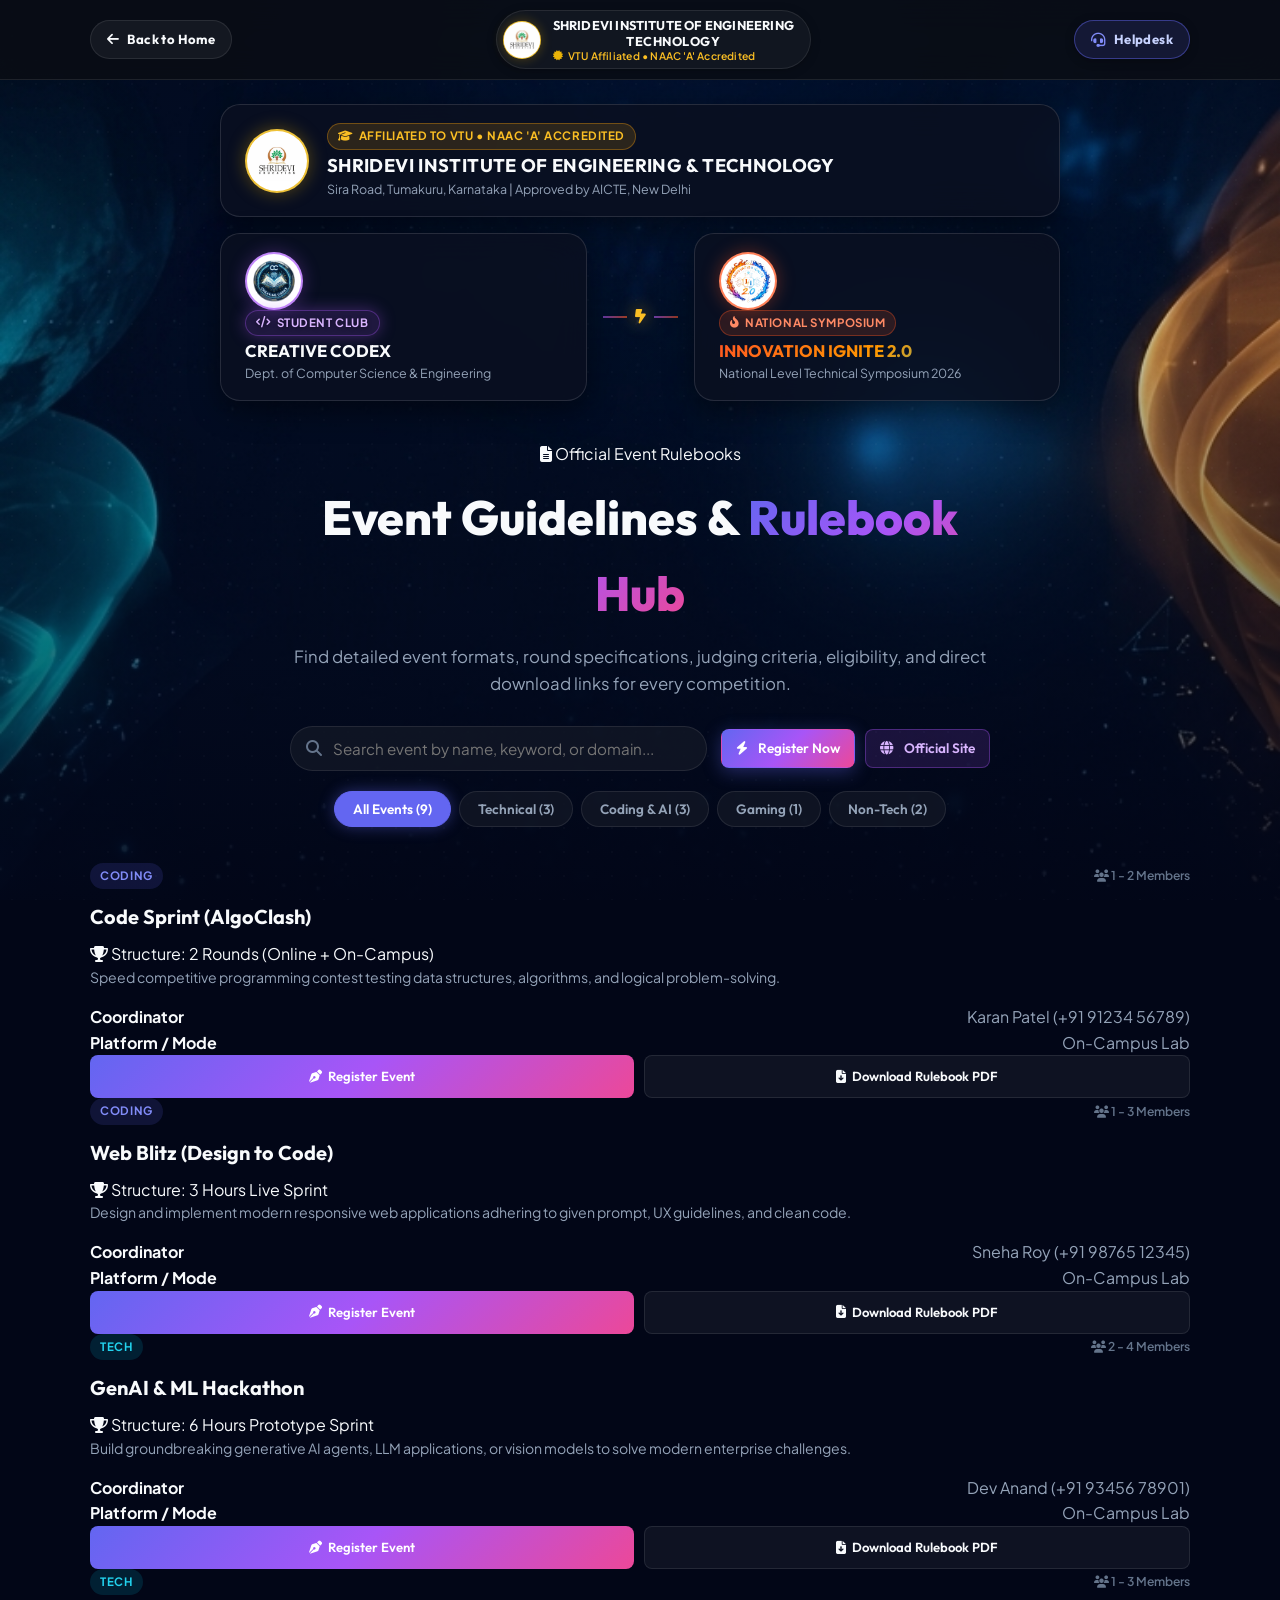
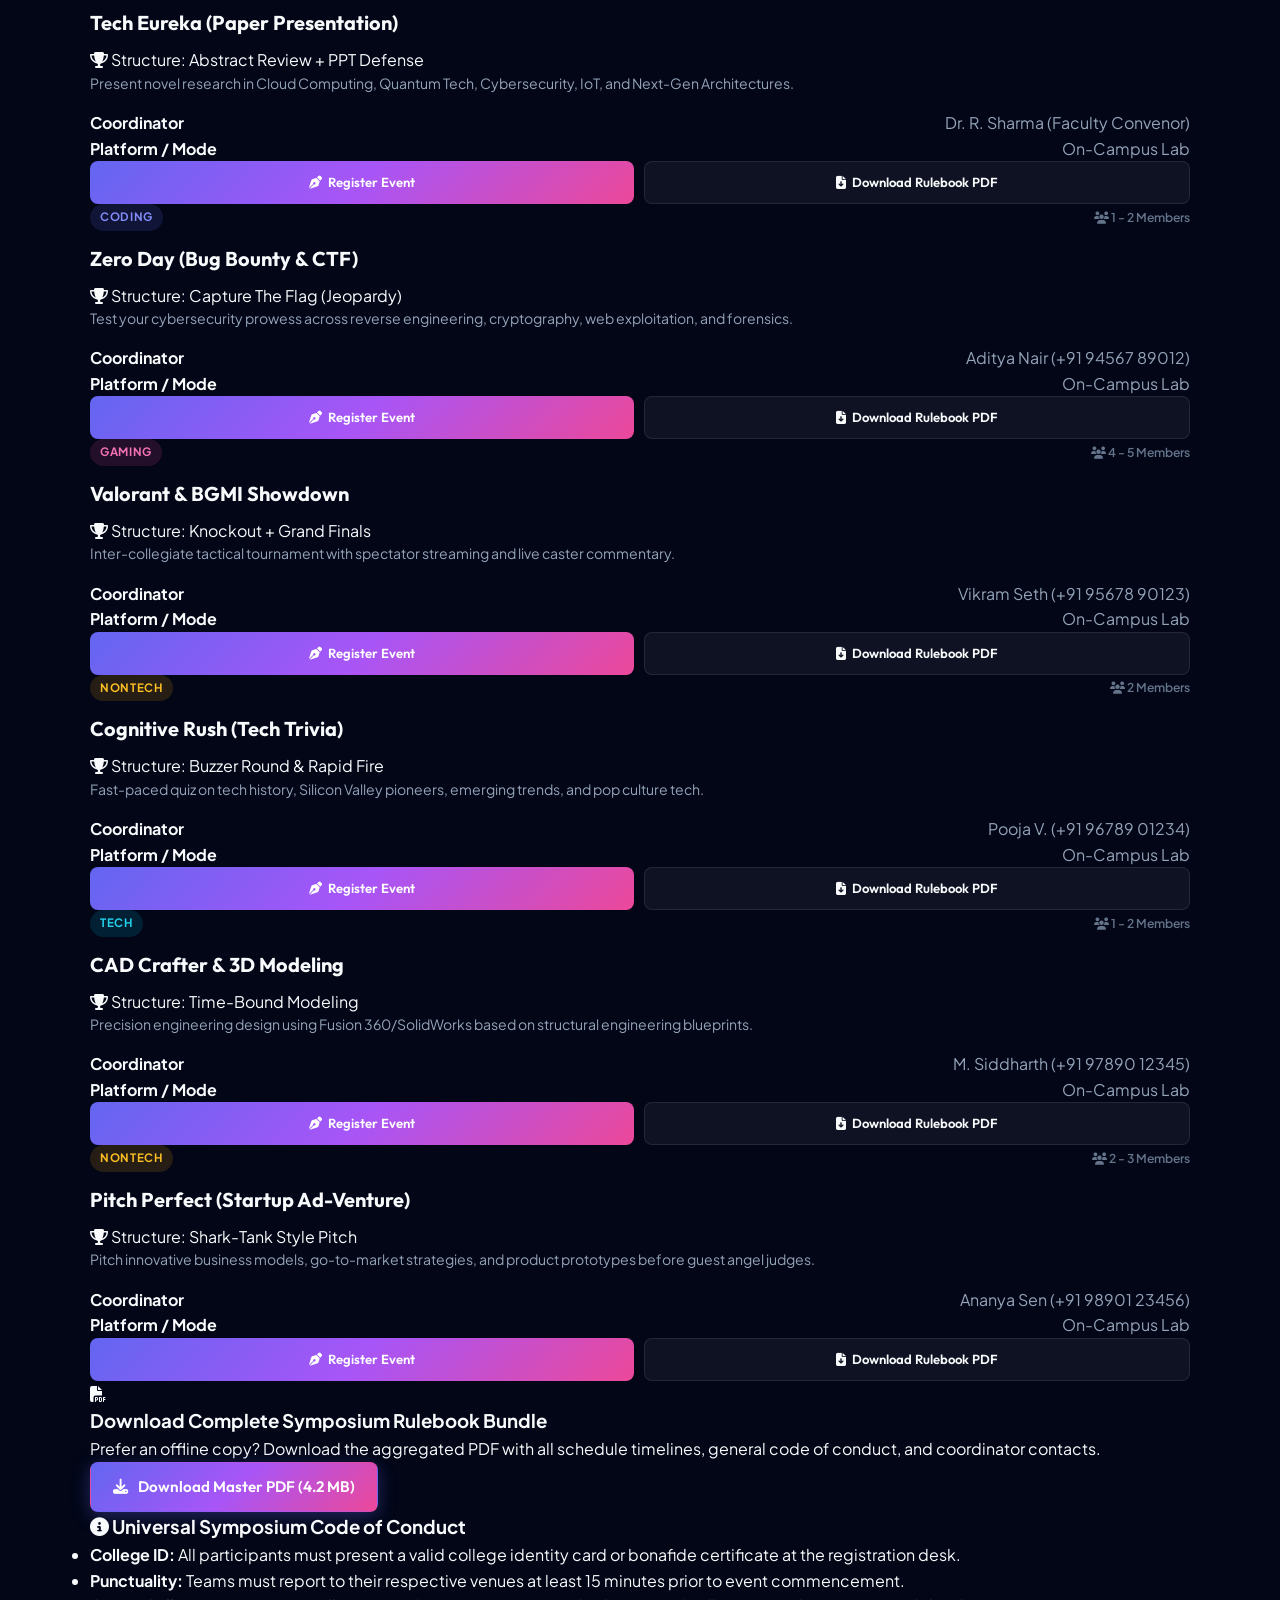
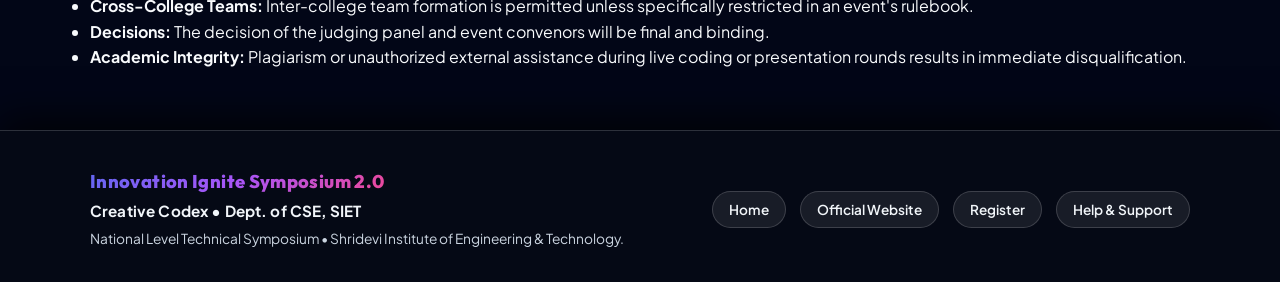
==== commit 79eab62c: "ui update on toggle" ====
--- a/rulebooks.html
+++ b/rulebooks.html
@@ -18,20 +18,41 @@
   <link rel="stylesheet" href="styles.css">
 </head>
 <body>
-  <!-- Ambient background glow elements -->
-  <div class="ambient-glow glow-1"></div>
-  <div class="ambient-glow glow-2"></div>
+  <!-- Fixed Background Canvas (Jitter-Free, Never zooms on scroll) -->
+  <div class="fixed-bg-canvas" aria-hidden="true"></div>
   <div class="noise-overlay"></div>
 
-  <!-- Floating Controls (Home & Theme Toggle) -->
-  <aside class="floating-controls" style="display: flex; gap: 10px; align-items: center;">
-    <a href="index.html" class="floating-theme-btn" aria-label="Go to Home" title="Back to Home" style="text-decoration: none;">
-      <i class="fa-solid fa-arrow-left"></i>
-    </a>
-    <button id="themeToggleBtn" class="floating-theme-btn" aria-label="Toggle dark/light mode" title="Toggle Theme">
-      <i class="fa-solid fa-moon"></i>
-    </button>
-  </aside>
+  <!-- Top Glassmorphism Navigation Bar -->
+  <header class="site-header">
+    <div class="container header-container">
+      <a href="index.html" class="header-back-btn" title="Back to Home Portal" aria-label="Back to Home">
+        <i class="fa-solid fa-arrow-left"></i>
+        <span class="header-btn-text">Back to Home</span>
+      </a>
+
+      <a href="https://www.shrideviengineering.org" target="_blank" rel="noopener noreferrer"
+        class="header-college-pill" title="Visit Shridevi Official Website">
+        <div class="header-logo-wrap">
+          <img src="assets/SIETLOGO2.jpeg" alt="SIET College Logo" class="header-mini-logo">
+        </div>
+        <div class="header-college-text">
+          <span class="header-college-name">
+            <span class="name-part-1">SHRIDEVI INSTITUTE OF ENGINEERING</span>
+            <span class="name-part-2">TECHNOLOGY</span>
+          </span>
+          <span class="header-college-sub"><i class="fa-solid fa-certificate"></i> VTU Affiliated • NAAC 'A' Accredited</span>
+        </div>
+      </a>
+
+      <div class="header-actions">
+        <a href="index.html#contactModal" class="header-help-btn" title="Helpdesk &amp; Venue"
+          aria-label="Help &amp; Contact">
+          <i class="fa-solid fa-headset"></i>
+          <span class="header-btn-text">Helpdesk</span>
+        </a>
+      </div>
+    </div>
+  </header>
 
   <!-- Brand & Identity Showcase Section -->
   <section class="brand-showcase-section">
--- a/styles.css
+++ b/styles.css
@@ -110,35 +110,36 @@
   background-color: #f1f5f9;
 }
 
-/* Immersive Symposium Background */
-body::before {
-  content: '';
+/* ===================================================================
+   STABLE JITTER-FREE FIXED BACKGROUND CANVAS
+   Eliminates mobile address bar hide/show scroll zoom jump
+   =================================================================== */
+.fixed-bg-canvas {
   position: fixed;
-  inset: 0;
+  top: 0;
+  left: 0;
+  width: 100vw;
+  height: 100lvh;
+  height: var(--app-height, 100vh);
+  min-height: 100%;
   z-index: 0;
   pointer-events: none;
   background-color: #020617;
   background-image: 
-    linear-gradient(to bottom, rgba(2, 6, 23, 0.3) 0%, rgba(2, 6, 23, 0.05) 30%, rgba(2, 6, 23, 0.45) 75%, rgba(2, 6, 23, 0.88) 100%),
+    linear-gradient(to bottom, rgba(2, 6, 23, 0.42) 0%, rgba(2, 6, 23, 0.15) 30%, rgba(2, 6, 23, 0.58) 75%, rgba(2, 6, 23, 0.95) 100%),
     url('assets/symposium-bg.jpg');
   background-repeat: no-repeat;
   background-position: center top;
   background-size: cover;
-  transition: opacity var(--transition-smooth), background-image var(--transition-smooth);
-}
-
-[data-theme="light"] body::before {
-  background-color: #f1f5f9;
-  background-image: 
-    linear-gradient(to bottom, rgba(248, 250, 252, 0.92) 0%, rgba(241, 245, 249, 0.88) 40%, rgba(241, 245, 249, 0.95) 100%),
-    url('assets/symposium-bg.jpg');
-  opacity: 1;
-  filter: none;
-}
-
-/* Ambient Background Glows disabled to let the rich background artwork shine */
-.ambient-glow {
-  display: none;
+  -webkit-transform: translate3d(0, 0, 0);
+  transform: translate3d(0, 0, 0);
+  -webkit-backface-visibility: hidden;
+  backface-visibility: hidden;
+  will-change: transform;
+}
+
+body::before {
+  display: none !important;
 }
 
 .noise-overlay {
@@ -150,10 +151,6 @@
   z-index: 1;
 }
 
-[data-theme="light"] .noise-overlay {
-  background-image: radial-gradient(rgba(0, 0, 0, 0.02) 1px, transparent 0);
-}
-
 /* Layout Container */
 .container {
   max-width: 1140px;
@@ -165,64 +162,64 @@
 
 /* ===================================================================
    TOP STICKY GLASS HEADER (INSTITUTION & CONTROLS)
+   Properly Aligned, Balanced Flexbox, Responsive Pill Layout
    =================================================================== */
 
 .site-header {
   position: sticky;
   top: 0;
   z-index: 100;
-  background: rgba(10, 13, 20, 0.82);
-  backdrop-filter: blur(14px);
-  -webkit-backdrop-filter: blur(14px);
+  background: rgba(10, 13, 20, 0.85);
+  backdrop-filter: blur(16px);
+  -webkit-backdrop-filter: blur(16px);
   border-bottom: 1px solid var(--border-subtle);
   padding: 10px 0;
-  transition: all var(--transition-fast);
-}
-
-[data-theme="light"] .site-header {
-  background: rgba(255, 255, 255, 0.88);
+  transition: background-color var(--transition-fast), border-color var(--transition-fast);
 }
 
 .header-container {
   display: flex;
   align-items: center;
   justify-content: space-between;
+  gap: 16px;
+  width: 100%;
+}
+
+.header-college-pill {
+  display: inline-flex;
+  align-items: center;
   gap: 12px;
-}
-
-.header-college-pill {
-  display: flex;
-  align-items: center;
-  gap: 10px;
   text-decoration: none;
   color: inherit;
-  background: var(--bg-glass);
-  padding: 6px 12px 6px 6px;
-  border-radius: var(--radius-md);
+  background: rgba(255, 255, 255, 0.04);
+  padding: 6px 16px 6px 6px;
+  border-radius: var(--radius-full);
   border: 1px solid var(--border-subtle);
   transition: all var(--transition-fast);
-  flex: 1 1 auto;
-  min-width: 0;
+  flex: 0 1 auto;
+  max-width: fit-content;
+  box-shadow: 0 2px 10px rgba(0, 0, 0, 0.25);
 }
 
 .header-college-pill:hover {
   background: rgba(255, 255, 255, 0.08);
-  border-color: var(--border-hover);
+  border-color: rgba(234, 179, 8, 0.45);
   transform: translateY(-1px);
+  box-shadow: 0 4px 16px rgba(0, 0, 0, 0.35);
 }
 
 .header-logo-wrap {
-  width: 36px;
-  height: 36px;
-  min-width: 36px;
+  width: 38px;
+  height: 38px;
+  min-width: 38px;
   border-radius: 50%;
   overflow: hidden;
   background: #ffffff;
   display: flex;
   align-items: center;
   justify-content: center;
-  border: 1.5px solid rgba(234, 179, 8, 0.7);
-  box-shadow: 0 0 10px rgba(234, 179, 8, 0.25);
+  border: 1.5px solid rgba(234, 179, 8, 0.8);
+  box-shadow: 0 0 12px rgba(234, 179, 8, 0.3);
   flex-shrink: 0;
 }
 
@@ -237,36 +234,131 @@
   flex-direction: column;
   justify-content: center;
   min-width: 0;
+  text-align: left;
 }
 
 .header-college-name {
   font-family: var(--font-heading);
-  font-size: 0.76rem;
+  font-size: 0.8rem;
   font-weight: 700;
-  white-space: normal;
-  line-height: 1.22;
-  letter-spacing: 0.01em;
+  line-height: 1.25;
+  letter-spacing: 0.015em;
   color: var(--text-primary);
-  word-break: normal;
+  display: flex;
+  flex-direction: column;
+}
+
+.name-part-1 {
+  display: block;
+  white-space: nowrap;
+}
+
+.name-part-2 {
+  display: block;
+  text-align: center;
+  width: 100%;
+  white-space: nowrap;
+  letter-spacing: 0.04em;
 }
 
 .header-college-sub {
-  font-size: 0.64rem;
-  color: #eab308;
-  white-space: normal;
-  line-height: 1.25;
+  font-size: 0.65rem;
+  color: #fbbf24;
+  white-space: nowrap;
+  line-height: 1.2;
   font-weight: 600;
   margin-top: 1px;
-}
-
-[data-theme="light"] .header-college-sub {
-  color: #b45309;
+  letter-spacing: 0.02em;
+  overflow: hidden;
+  text-overflow: ellipsis;
+  display: inline-flex;
+  align-items: center;
+  gap: 5px;
+}
+
+.header-college-sub i {
+  font-size: 0.62rem;
+  color: #eab308;
 }
 
 .header-actions {
   display: flex;
   align-items: center;
+  gap: 10px;
+  flex-shrink: 0;
+}
+
+.header-help-btn {
+  display: inline-flex;
+  align-items: center;
   gap: 8px;
+  padding: 8px 16px;
+  border-radius: var(--radius-full);
+  background: rgba(99, 102, 241, 0.14);
+  border: 1px solid rgba(99, 102, 241, 0.45);
+  color: #c7d2fe;
+  font-family: var(--font-heading);
+  font-size: 0.82rem;
+  font-weight: 700;
+  letter-spacing: 0.03em;
+  text-decoration: none;
+  cursor: pointer;
+  transition: all var(--transition-fast);
+  box-shadow: 0 2px 10px rgba(0, 0, 0, 0.25);
+  white-space: nowrap;
+}
+
+.header-help-btn i {
+  font-size: 0.9rem;
+  color: #818cf8;
+}
+
+.header-help-btn:hover {
+  background: rgba(99, 102, 241, 0.26);
+  border-color: rgba(99, 102, 241, 0.75);
+  color: #ffffff;
+  box-shadow: 0 0 20px rgba(99, 102, 241, 0.45);
+  transform: translateY(-1px);
+}
+
+.header-help-btn:active {
+  transform: translateY(0);
+}
+
+.header-back-btn {
+  display: inline-flex;
+  align-items: center;
+  gap: 8px;
+  padding: 8px 16px;
+  border-radius: var(--radius-full);
+  background: rgba(255, 255, 255, 0.05);
+  border: 1px solid var(--border-subtle);
+  color: var(--text-primary);
+  font-family: var(--font-heading);
+  font-size: 0.82rem;
+  font-weight: 700;
+  letter-spacing: 0.03em;
+  text-decoration: none;
+  cursor: pointer;
+  transition: all var(--transition-fast);
+  white-space: nowrap;
+  flex-shrink: 0;
+}
+
+.header-back-btn i {
+  font-size: 0.85rem;
+  transition: transform var(--transition-fast);
+}
+
+.header-back-btn:hover {
+  background: rgba(255, 255, 255, 0.1);
+  border-color: var(--border-hover);
+  color: #ffffff;
+  transform: translateY(-1px);
+}
+
+.header-back-btn:hover i {
+  transform: translateX(-2px);
 }
 
 .header-icon-btn {
@@ -380,39 +472,43 @@
 
 /* Trio Emblem Showcase Cluster */
 .emblem-showcase-cluster {
+  --emblem-center-size: 102px;
+  --emblem-side-size: 80px;
   position: relative;
   display: flex;
-  align-items: center;
+  align-items: flex-start;
   justify-content: center;
-  gap: 22px;
-  margin-bottom: 22px;
+  gap: 26px;
+  margin-bottom: 24px;
   padding: 8px 12px;
   width: 100%;
-  max-width: 440px;
+  max-width: 460px;
 }
 
 .connector-track {
   position: absolute;
-  top: 36px;
-  left: 20%;
-  right: 20%;
+  top: calc(var(--emblem-center-size) / 2);
+  left: 12%;
+  right: 12%;
   height: 2px;
-  background: linear-gradient(90deg, rgba(234, 179, 8, 0.4), rgba(255, 87, 34, 0.7), rgba(6, 182, 212, 0.4));
+  background: linear-gradient(90deg, rgba(234, 179, 8, 0.45), rgba(255, 87, 34, 0.8), rgba(6, 182, 212, 0.45));
   z-index: 1;
   pointer-events: none;
+  transform: translateY(-50%);
 }
 
 .emblem-card {
   display: flex;
   flex-direction: column;
   align-items: center;
-  gap: 6px;
+  justify-content: flex-start;
   text-decoration: none;
   color: inherit;
   position: relative;
   z-index: 2;
   transition: transform var(--transition-bounce);
   -webkit-tap-highlight-color: transparent;
+  flex: 0 1 auto;
 }
 
 .emblem-card:hover {
@@ -420,8 +516,10 @@
 }
 
 .emblem-frame {
-  width: 62px;
-  height: 62px;
+  width: var(--emblem-side-size);
+  height: var(--emblem-side-size);
+  margin-top: calc((var(--emblem-center-size) - var(--emblem-side-size)) / 2);
+  margin-bottom: calc((var(--emblem-center-size) - var(--emblem-side-size)) / 2);
   border-radius: 50%;
   display: flex;
   align-items: center;
@@ -431,6 +529,7 @@
   box-shadow: var(--shadow-md);
   position: relative;
   transition: all var(--transition-fast);
+  flex-shrink: 0;
 }
 
 [data-theme="light"] .emblem-frame {
@@ -448,28 +547,31 @@
 .emblem-college .emblem-frame {
   border: 2.5px solid #eab308;
   background: #ffffff;
-  box-shadow: 0 0 18px rgba(234, 179, 8, 0.35);
+  box-shadow: 0 0 20px rgba(234, 179, 8, 0.35);
 }
 
 /* Symposium Emblem (Center, Elevated) */
 .emblem-symposium .emblem-frame-sympo {
-  width: 80px;
-  height: 80px;
-  border: 3px solid rgba(255, 87, 34, 0.9);
-  background: radial-gradient(circle, rgba(255, 87, 34, 0.25) 0%, rgba(10, 13, 20, 0.9) 70%);
-  box-shadow: 0 0 28px rgba(255, 87, 34, 0.5), inset 0 0 14px rgba(255, 87, 34, 0.2);
+  width: var(--emblem-center-size);
+  height: var(--emblem-center-size);
+  margin-top: 0;
+  margin-bottom: 0;
+  border: 3px solid rgba(255, 87, 34, 0.95);
+  background: radial-gradient(circle, rgba(255, 87, 34, 0.25) 0%, rgba(10, 13, 20, 0.92) 70%);
+  box-shadow: 0 0 32px rgba(255, 87, 34, 0.55), inset 0 0 16px rgba(255, 87, 34, 0.25);
+  flex-shrink: 0;
 }
 
 .emblem-img-sympo {
   object-fit: contain;
-  filter: drop-shadow(0 0 8px rgba(255, 87, 34, 0.6));
+  filter: drop-shadow(0 0 10px rgba(255, 87, 34, 0.7));
 }
 
 .emblem-pulse-ring {
   position: absolute;
-  inset: -6px;
+  inset: -7px;
   border-radius: 50%;
-  border: 1.5px dashed rgba(255, 152, 0, 0.5);
+  border: 1.5px dashed rgba(255, 152, 0, 0.6);
   animation: rotateRing 14s linear infinite;
   pointer-events: none;
 }
@@ -487,14 +589,15 @@
 
 .emblem-caption {
   font-family: var(--font-heading);
-  font-size: 0.72rem;
+  font-size: 0.76rem;
   font-weight: 800;
   letter-spacing: 0.05em;
   text-transform: uppercase;
   color: #f1f5f9;
   text-shadow: 0 2px 8px rgba(0, 0, 0, 0.9);
   text-align: center;
-  line-height: 1.18;
+  line-height: 1.2;
+  margin-top: 8px;
 }
 
 [data-theme="light"] .emblem-caption {
@@ -1891,6 +1994,222 @@
 }
 
 /* ===================================================================
+   BRAND & IDENTITY SHOWCASE (RULEBOOKS PAGE)
+   =================================================================== */
+
+.brand-showcase-section {
+  padding: 24px 0 10px;
+  position: relative;
+  z-index: 2;
+}
+
+.showcase-container {
+  display: flex;
+  flex-direction: column;
+  align-items: center;
+  gap: 16px;
+  max-width: 880px;
+}
+
+.brand-card {
+  background: rgba(10, 16, 32, 0.85);
+  backdrop-filter: blur(16px);
+  -webkit-backdrop-filter: blur(16px);
+  border: 1px solid rgba(255, 255, 255, 0.12);
+  border-radius: var(--radius-lg);
+  padding: 18px 24px;
+  box-shadow: 0 10px 30px rgba(0, 0, 0, 0.45);
+  transition: all var(--transition-smooth);
+}
+
+.brand-card:hover {
+  border-color: rgba(255, 255, 255, 0.22);
+  transform: translateY(-2px);
+  box-shadow: 0 14px 36px rgba(0, 0, 0, 0.55);
+}
+
+.college-card {
+  width: 100%;
+}
+
+.brand-card-link {
+  display: flex;
+  align-items: center;
+  gap: 18px;
+  text-decoration: none;
+  color: inherit;
+}
+
+.brand-logo-frame {
+  width: 58px;
+  height: 58px;
+  min-width: 58px;
+  border-radius: 50%;
+  overflow: hidden;
+  background: #ffffff;
+  display: flex;
+  align-items: center;
+  justify-content: center;
+  padding: 3px;
+  box-shadow: 0 4px 16px rgba(0, 0, 0, 0.35);
+  flex-shrink: 0;
+}
+
+.college-frame {
+  width: 64px;
+  height: 64px;
+  min-width: 64px;
+  border: 2px solid rgba(234, 179, 8, 0.8);
+  box-shadow: 0 0 18px rgba(234, 179, 8, 0.35);
+}
+
+.club-frame {
+  border: 2px solid rgba(168, 85, 247, 0.7);
+  box-shadow: 0 0 18px rgba(168, 85, 247, 0.3);
+}
+
+.symposium-frame {
+  border: 2px solid rgba(255, 87, 34, 0.75);
+  box-shadow: 0 0 18px rgba(255, 87, 34, 0.35);
+}
+
+.brand-logo-img {
+  width: 100%;
+  height: 100%;
+  max-width: 100%;
+  max-height: 100%;
+  object-fit: contain;
+  display: block;
+}
+
+.brand-info {
+  display: flex;
+  flex-direction: column;
+  gap: 4px;
+  min-width: 0;
+}
+
+.brand-badge {
+  display: inline-flex;
+  align-items: center;
+  gap: 6px;
+  font-size: 0.72rem;
+  font-weight: 700;
+  text-transform: uppercase;
+  letter-spacing: 0.05em;
+  padding: 3px 10px;
+  border-radius: var(--radius-full);
+  width: fit-content;
+}
+
+.college-badge {
+  background: rgba(245, 158, 11, 0.15);
+  color: #fbbf24;
+  border: 1px solid rgba(245, 158, 11, 0.35);
+}
+
+.club-badge {
+  background: rgba(168, 85, 247, 0.15);
+  color: #d8b4fe;
+  border: 1px solid rgba(168, 85, 247, 0.35);
+}
+
+.symposium-badge {
+  background: rgba(255, 87, 34, 0.15);
+  color: #ff8a65;
+  border: 1px solid rgba(255, 87, 34, 0.35);
+}
+
+.brand-name {
+  font-family: var(--font-heading);
+  font-size: 1.05rem;
+  font-weight: 700;
+  color: var(--text-primary);
+  line-height: 1.25;
+}
+
+.college-brand-name {
+  font-size: 1.15rem;
+  letter-spacing: 0.02em;
+}
+
+.brand-name-ignite {
+  background: var(--gradient-sympo);
+  -webkit-background-clip: text;
+  -webkit-text-fill-color: transparent;
+}
+
+.brand-sub {
+  font-size: 0.78rem;
+  color: var(--text-secondary);
+  line-height: 1.35;
+}
+
+.showcase-subrow {
+  display: grid;
+  grid-template-columns: 1fr auto 1fr;
+  align-items: center;
+  gap: 16px;
+  width: 100%;
+}
+
+.showcase-connector {
+  display: flex;
+  align-items: center;
+  gap: 8px;
+  color: #fbbf24;
+}
+
+.connector-line {
+  width: 24px;
+  height: 2px;
+  background: linear-gradient(90deg, rgba(168, 85, 247, 0.6), rgba(255, 87, 34, 0.6));
+}
+
+.connector-icon {
+  font-size: 0.9rem;
+  filter: drop-shadow(0 0 8px rgba(251, 191, 36, 0.6));
+}
+
+@media (max-width: 768px) {
+  .showcase-subrow {
+    grid-template-columns: 1fr;
+    gap: 12px;
+  }
+  .showcase-connector {
+    justify-content: center;
+    padding: 4px 0;
+  }
+  .connector-line {
+    width: 40px;
+  }
+}
+
+@media (max-width: 480px) {
+  .brand-card {
+    padding: 14px 16px;
+  }
+  .brand-card-link,
+  .brand-card {
+    display: flex;
+    align-items: center;
+    gap: 12px;
+  }
+  .college-frame,
+  .brand-logo-frame {
+    width: 48px;
+    height: 48px;
+    min-width: 48px;
+  }
+  .college-brand-name {
+    font-size: 0.95rem;
+  }
+  .brand-name {
+    font-size: 0.9rem;
+  }
+}
+
+/* ===================================================================
    RULEBOOKS PAGE COMPATIBILITY & DEDICATED HUB STYLES
    =================================================================== */
 
@@ -2261,9 +2580,42 @@
   }
 }
 
+@media (max-width: 640px) {
+  .header-college-pill {
+    padding: 6px 14px 6px 6px;
+    gap: 10px;
+    border-radius: 18px;
+    flex: 1 1 auto;
+    min-width: 0;
+  }
+
+  .name-part-1 {
+    display: block;
+    white-space: nowrap;
+  }
+
+  .name-part-2 {
+    display: block;
+    text-align: center;
+    width: 100%;
+    white-space: nowrap;
+  }
+
+  .header-college-name {
+    font-size: 0.7rem;
+    line-height: 1.2;
+    white-space: normal;
+    overflow: visible;
+  }
+}
+
 @media (max-width: 480px) {
   .container {
-    padding: 0 14px;
+    padding: 0 12px;
+  }
+
+  .site-header {
+    padding: 8px 0;
   }
 
   .header-container {
@@ -2272,29 +2624,45 @@
 
   .header-college-pill {
     max-width: none;
-    padding: 6px 10px 6px 6px;
-    gap: 8px;
-    border-radius: 12px;
+    padding: 6px 12px 6px 6px;
+    gap: 9px;
+    border-radius: 16px;
     flex: 1 1 auto;
     min-width: 0;
   }
 
   .header-logo-wrap {
-    width: 34px;
-    height: 34px;
-    min-width: 34px;
+    width: 36px;
+    height: 36px;
+    min-width: 36px;
+  }
+
+  .name-part-1 {
+    display: block;
+    white-space: nowrap;
+  }
+
+  .name-part-2 {
+    display: block;
+    text-align: center;
+    width: 100%;
+    white-space: nowrap;
   }
 
   .header-college-name {
-    font-size: 0.68rem;
+    font-size: 0.67rem;
     line-height: 1.2;
     white-space: normal;
+    overflow: visible;
+    text-overflow: clip;
   }
 
   .header-college-sub {
     font-size: 0.58rem;
-    line-height: 1.2;
-    white-space: normal;
+    line-height: 1.15;
+    margin-top: 2px;
+    white-space: nowrap;
+    overflow: visible;
   }
 
   .header-actions {
@@ -2302,35 +2670,32 @@
     flex-shrink: 0;
   }
 
+  .header-btn-text {
+    display: none;
+  }
+
+  .header-help-btn,
+  .header-back-btn,
   .header-icon-btn {
-    width: 34px;
-    height: 34px;
+    width: 36px;
+    height: 36px;
+    padding: 0;
+    justify-content: center;
+    border-radius: 50%;
     font-size: 0.88rem;
   }
 
   .emblem-showcase-cluster {
-    gap: 14px;
-    margin-bottom: 16px;
-  }
-
-  .connector-track {
-    top: 30px;
-  }
-
-  .emblem-frame {
-    width: 54px;
-    height: 54px;
-    padding: 3px;
-  }
-
-  .emblem-symposium .emblem-frame-sympo {
-    width: 72px;
-    height: 72px;
+    --emblem-center-size: 90px;
+    --emblem-side-size: 70px;
+    gap: 18px;
+    margin-bottom: 18px;
+    padding: 6px 8px;
   }
 
   .emblem-caption {
-    font-size: 0.65rem;
-    letter-spacing: 0.03em;
+    font-size: 0.7rem;
+    margin-top: 6px;
   }
 
   .title-primary {
